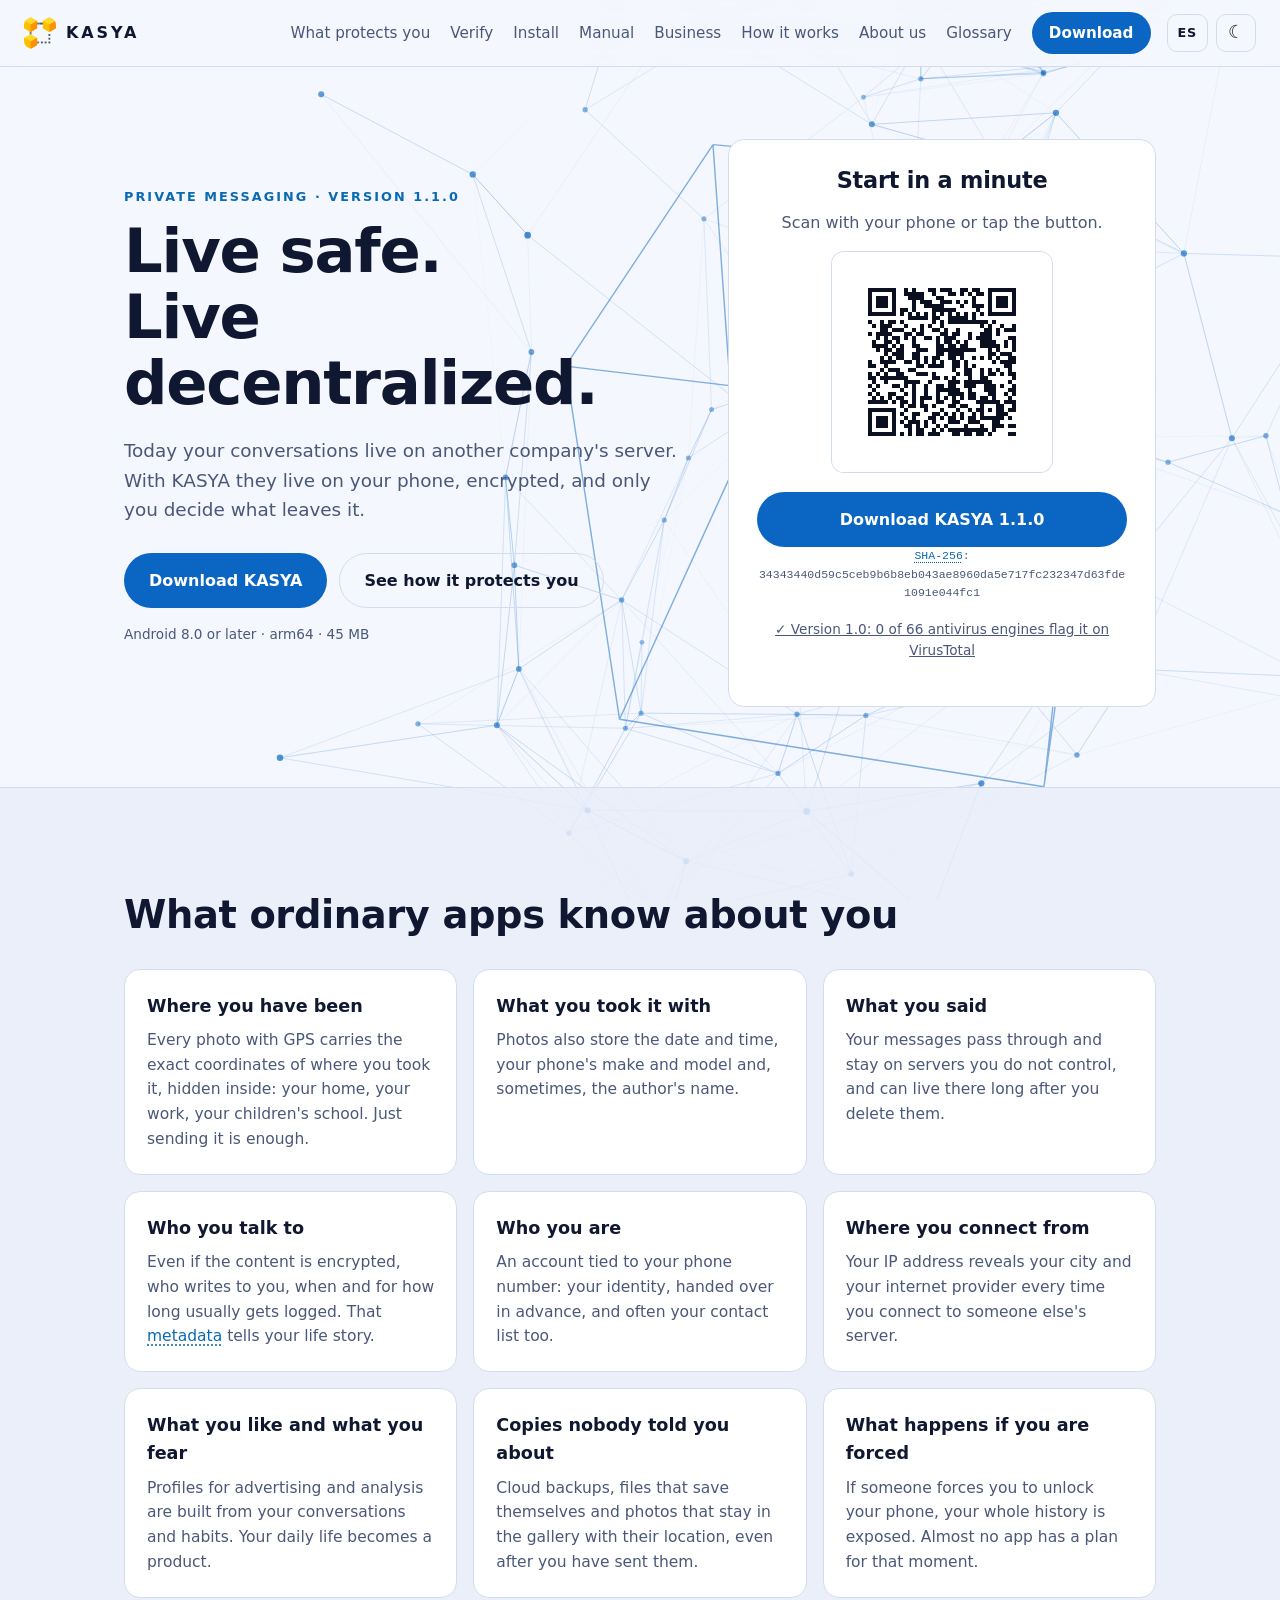
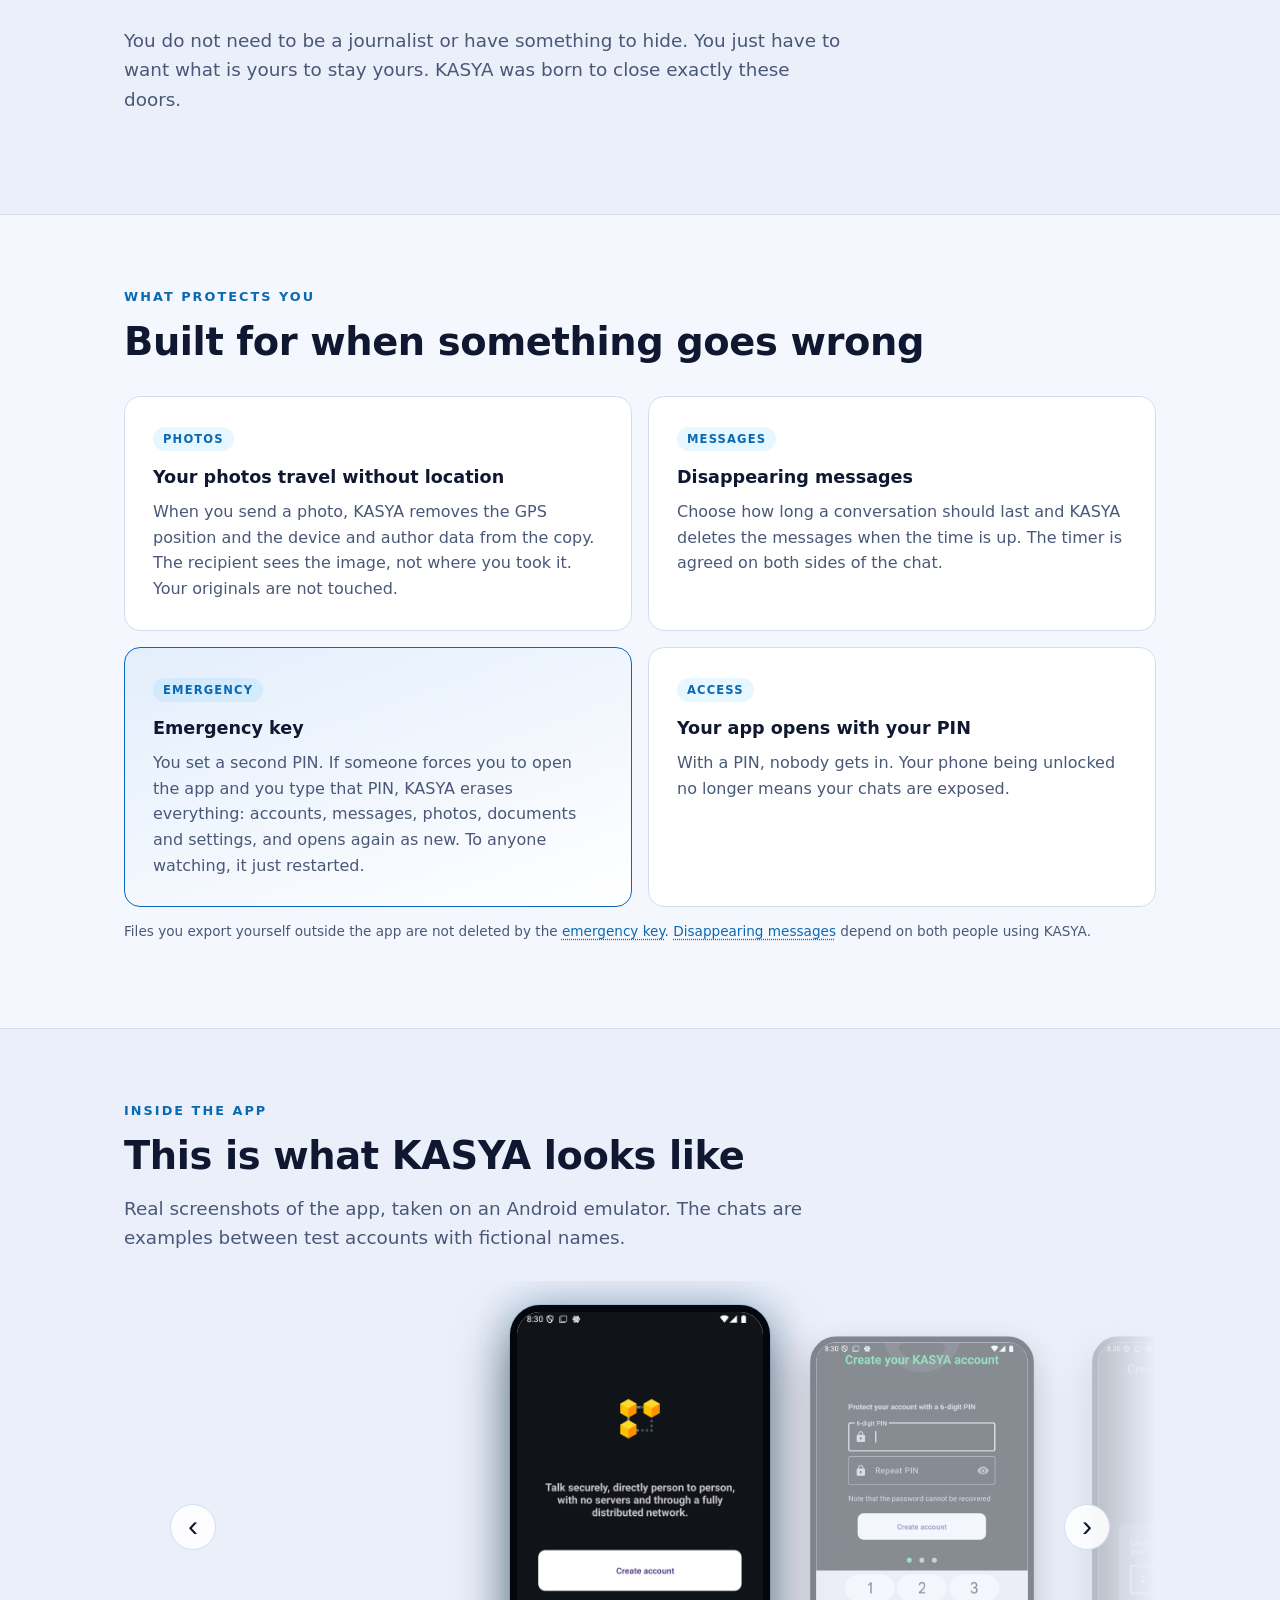
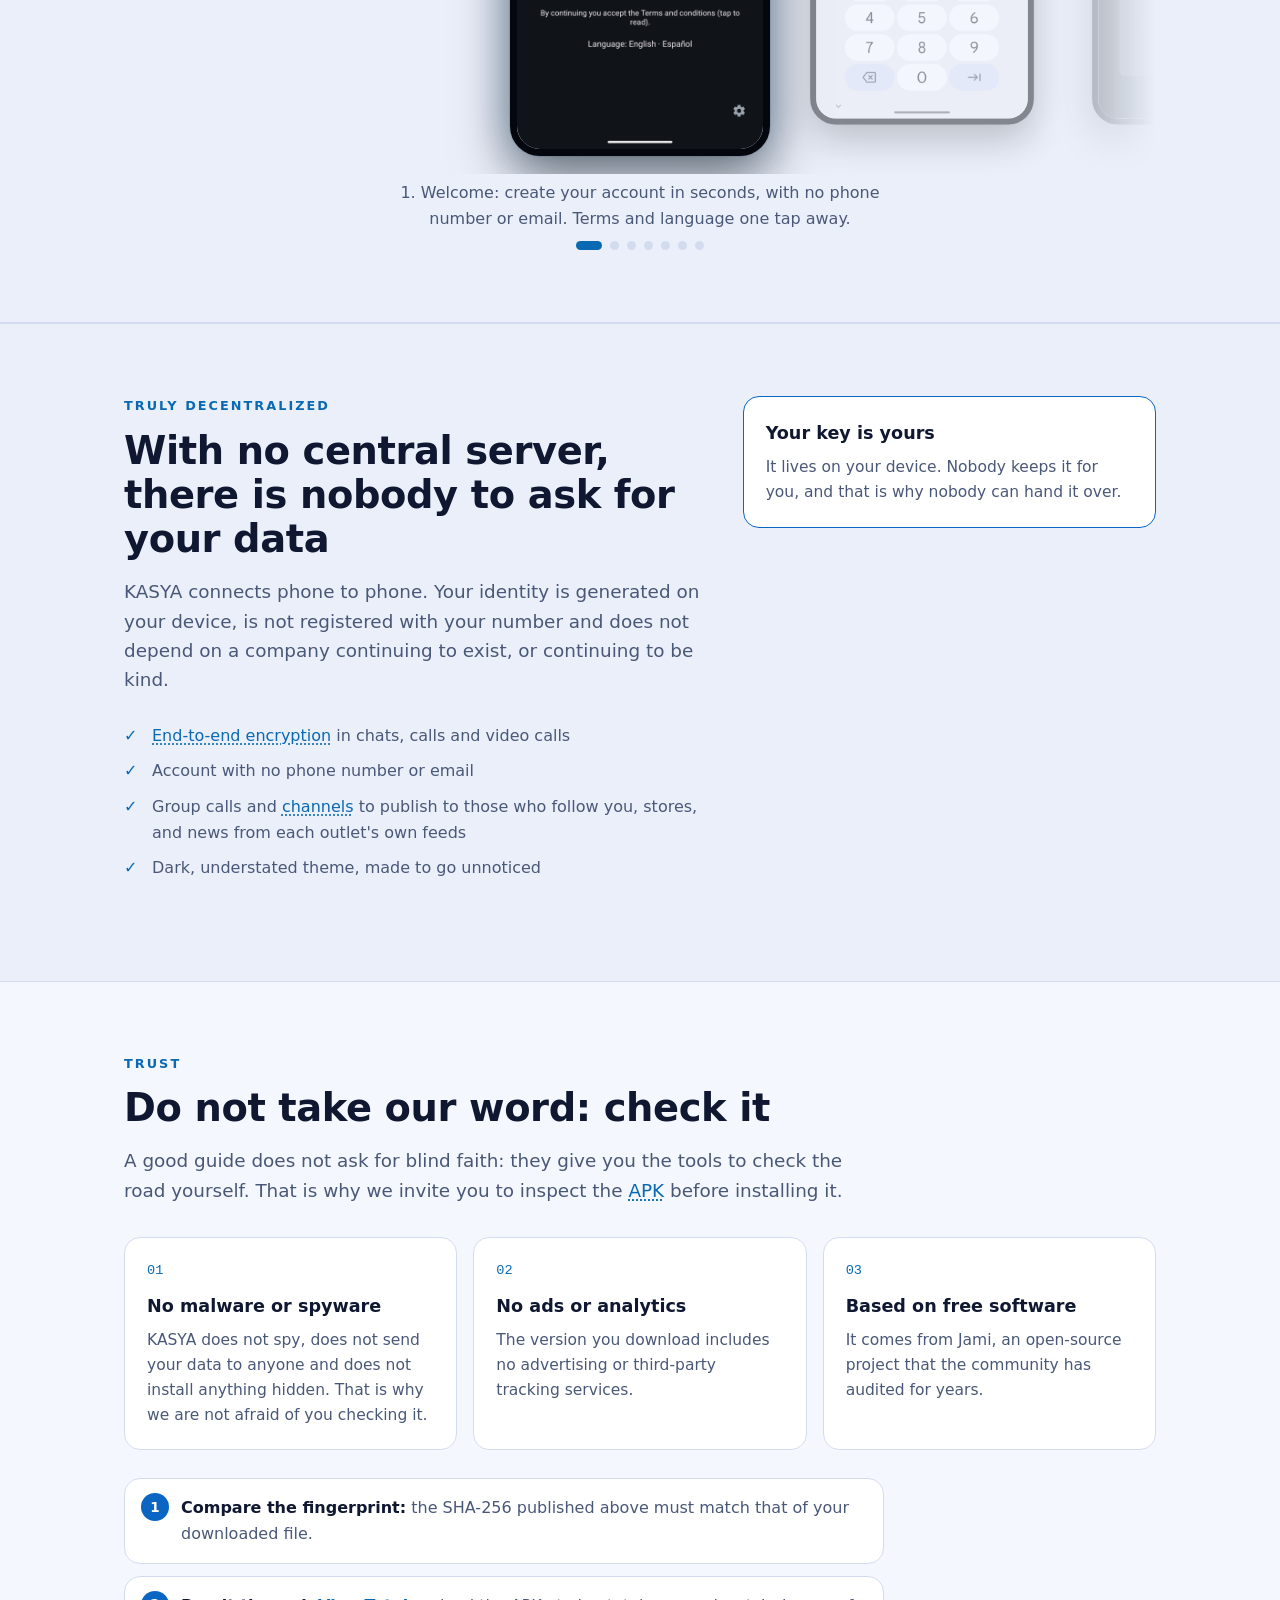
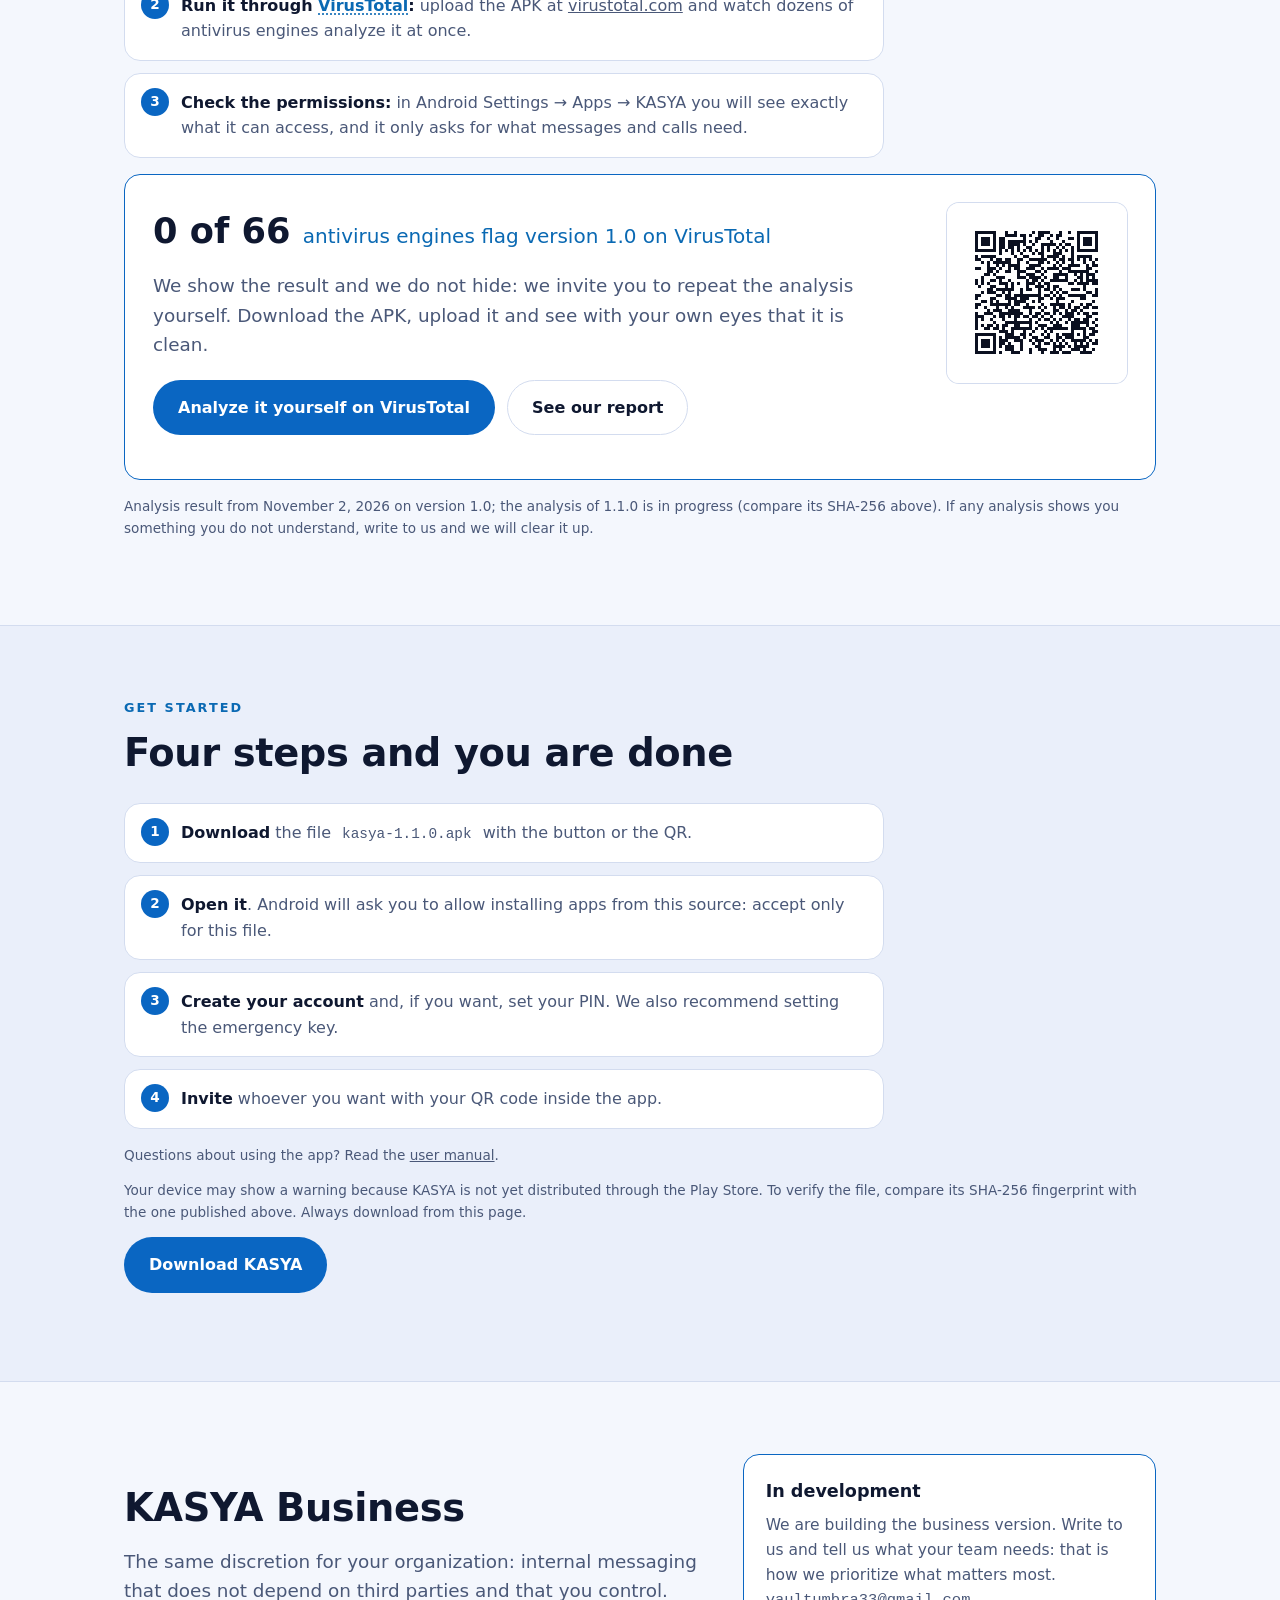
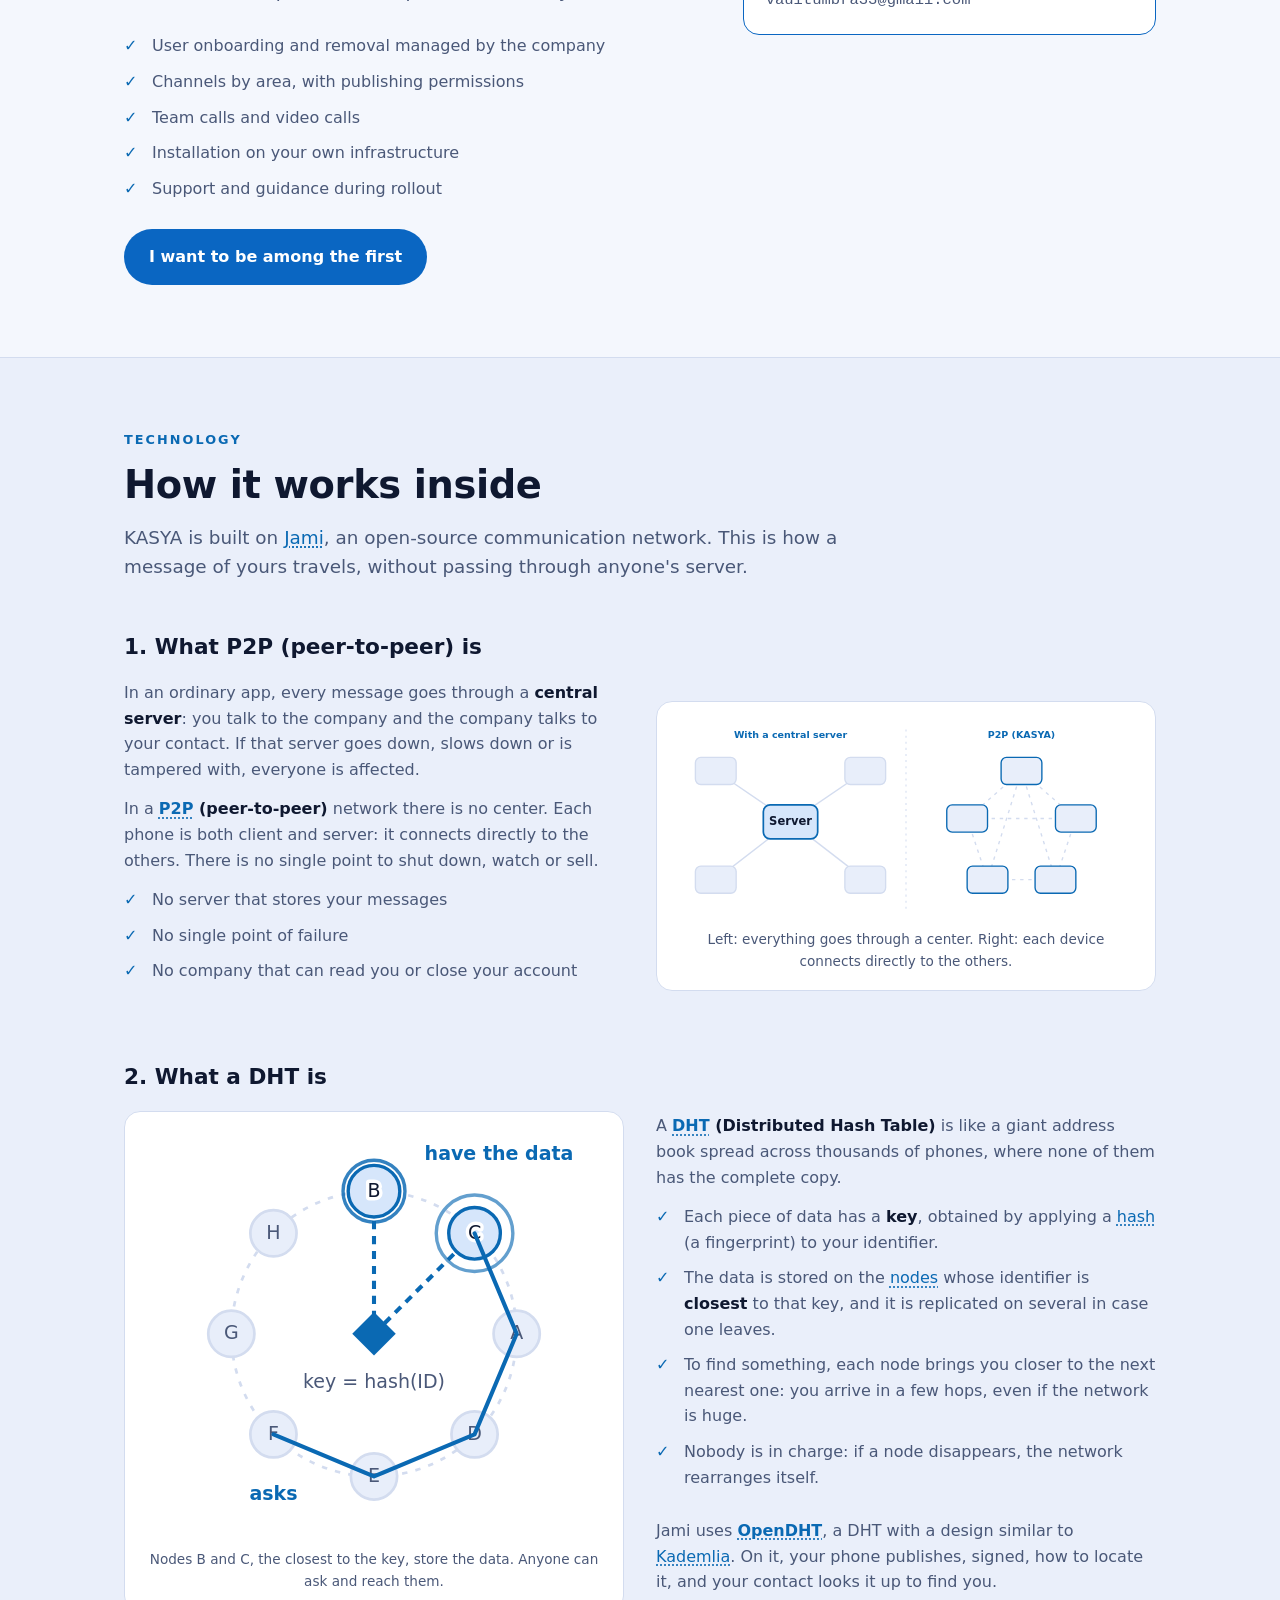
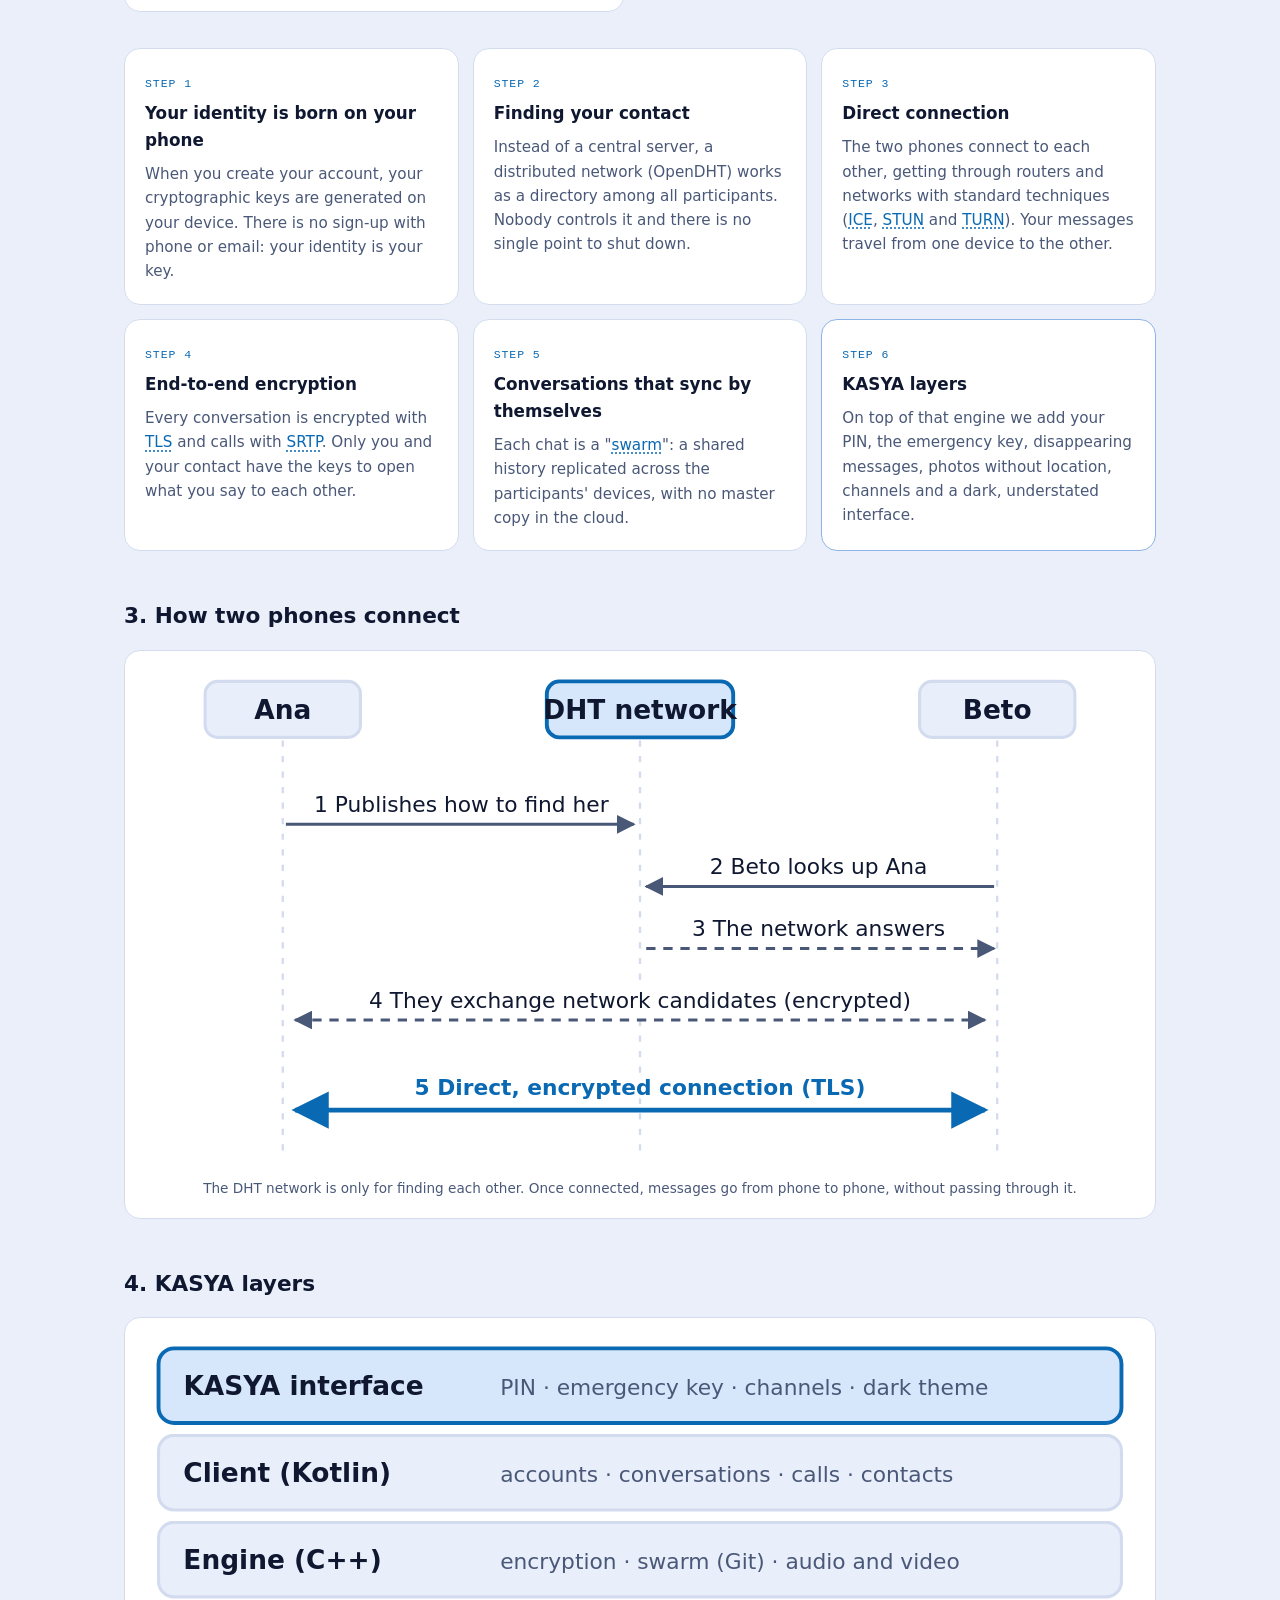
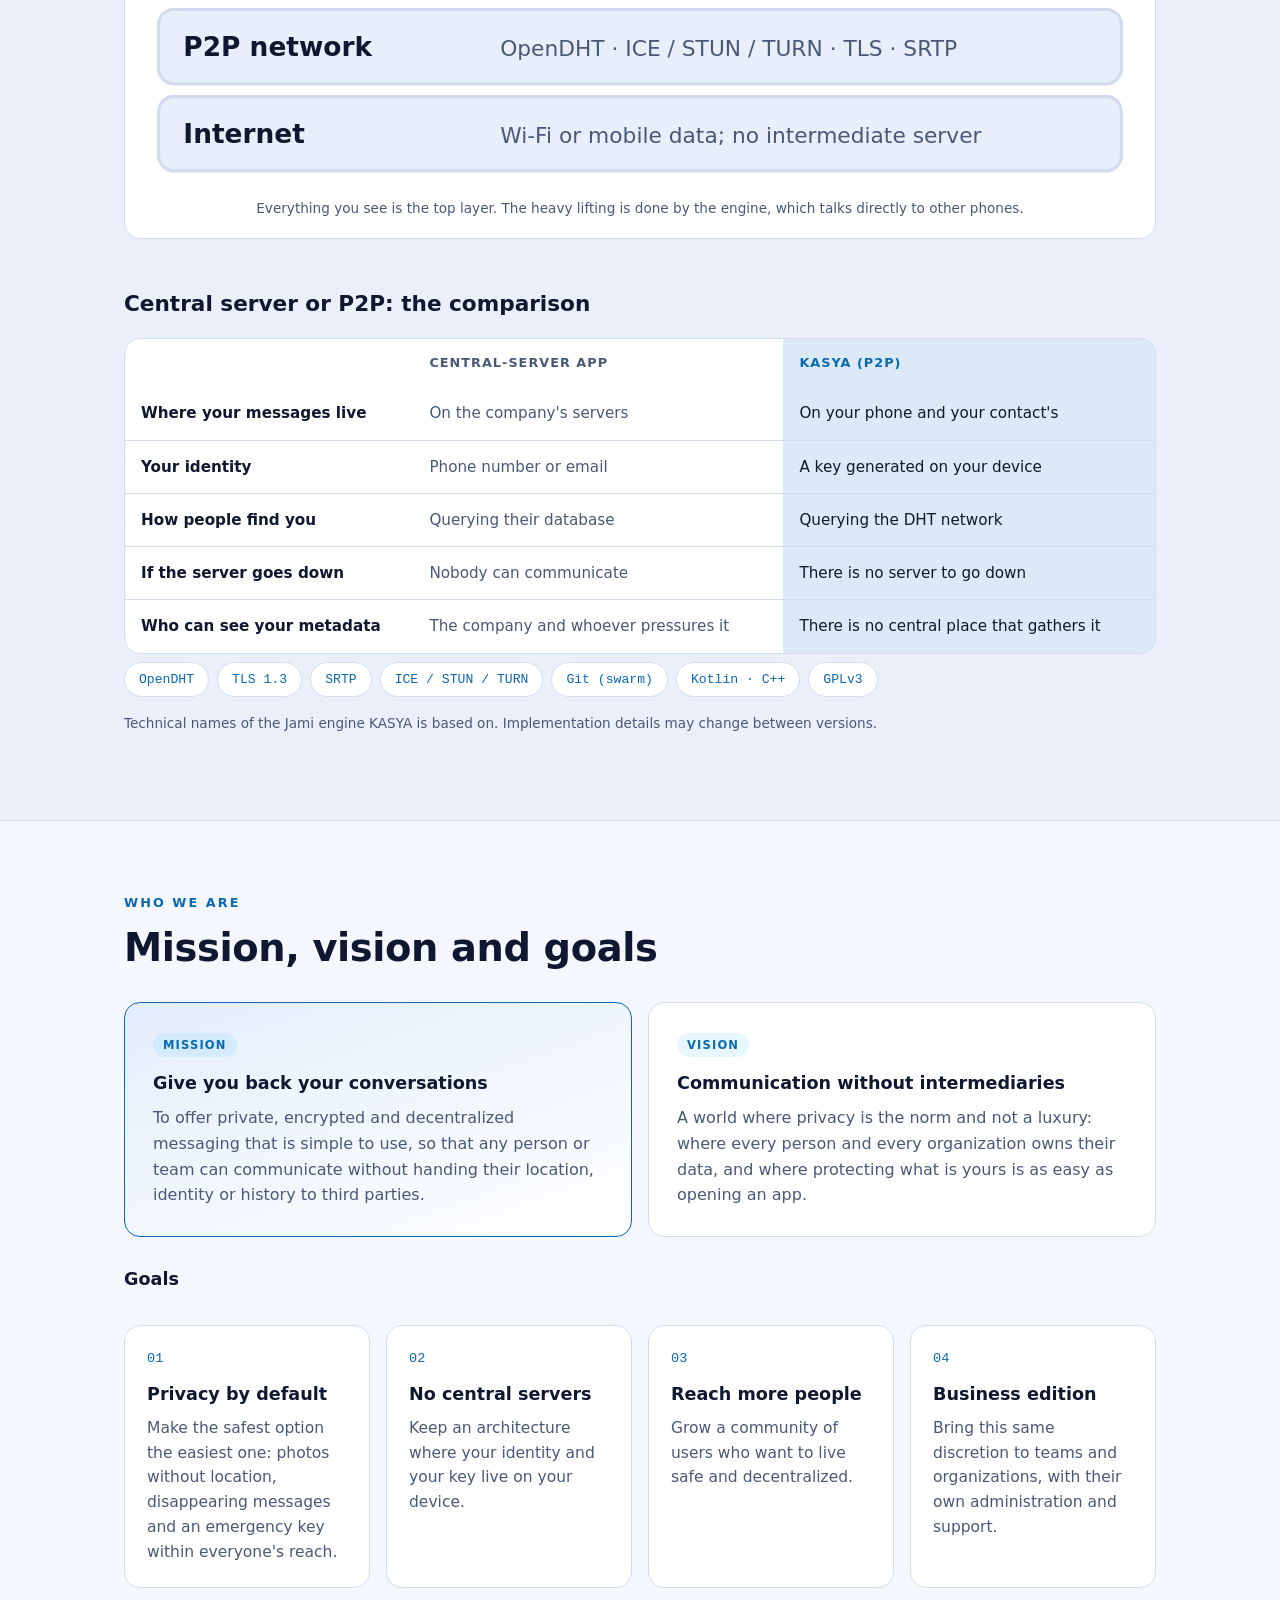
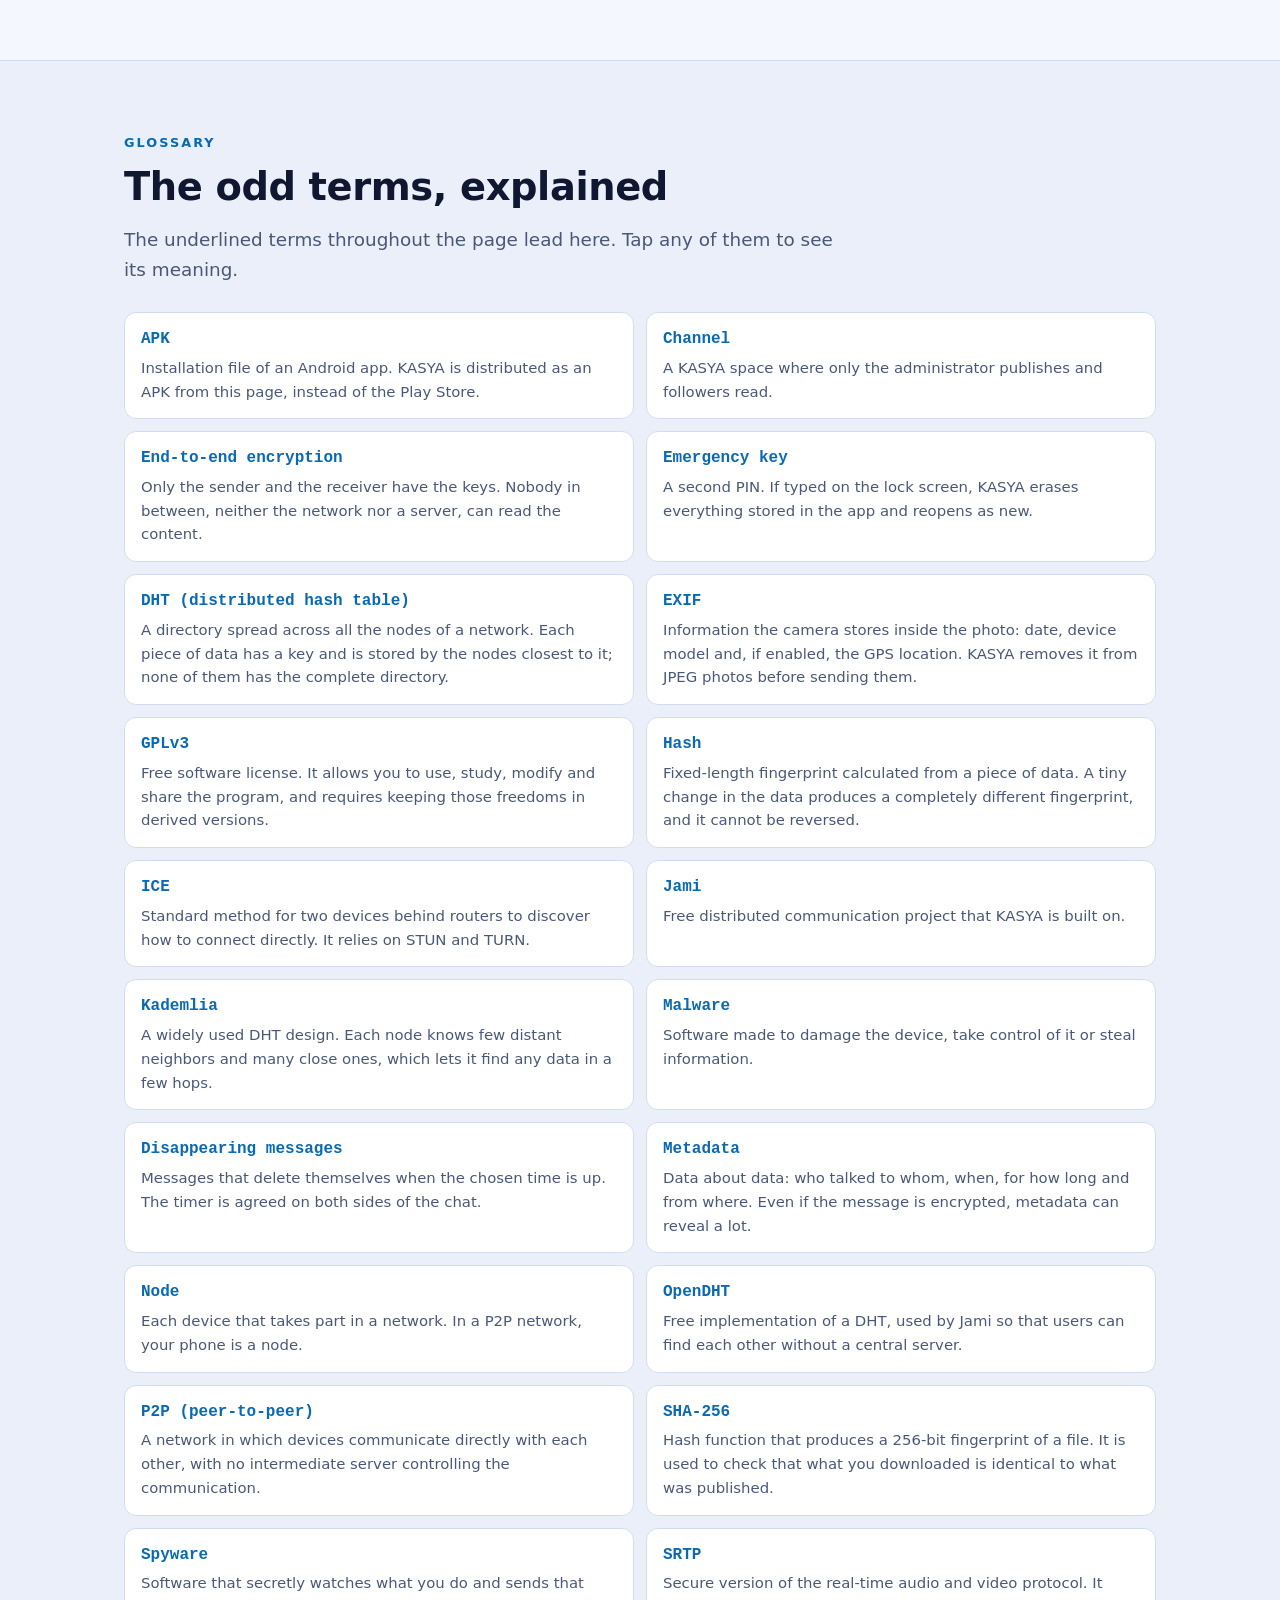
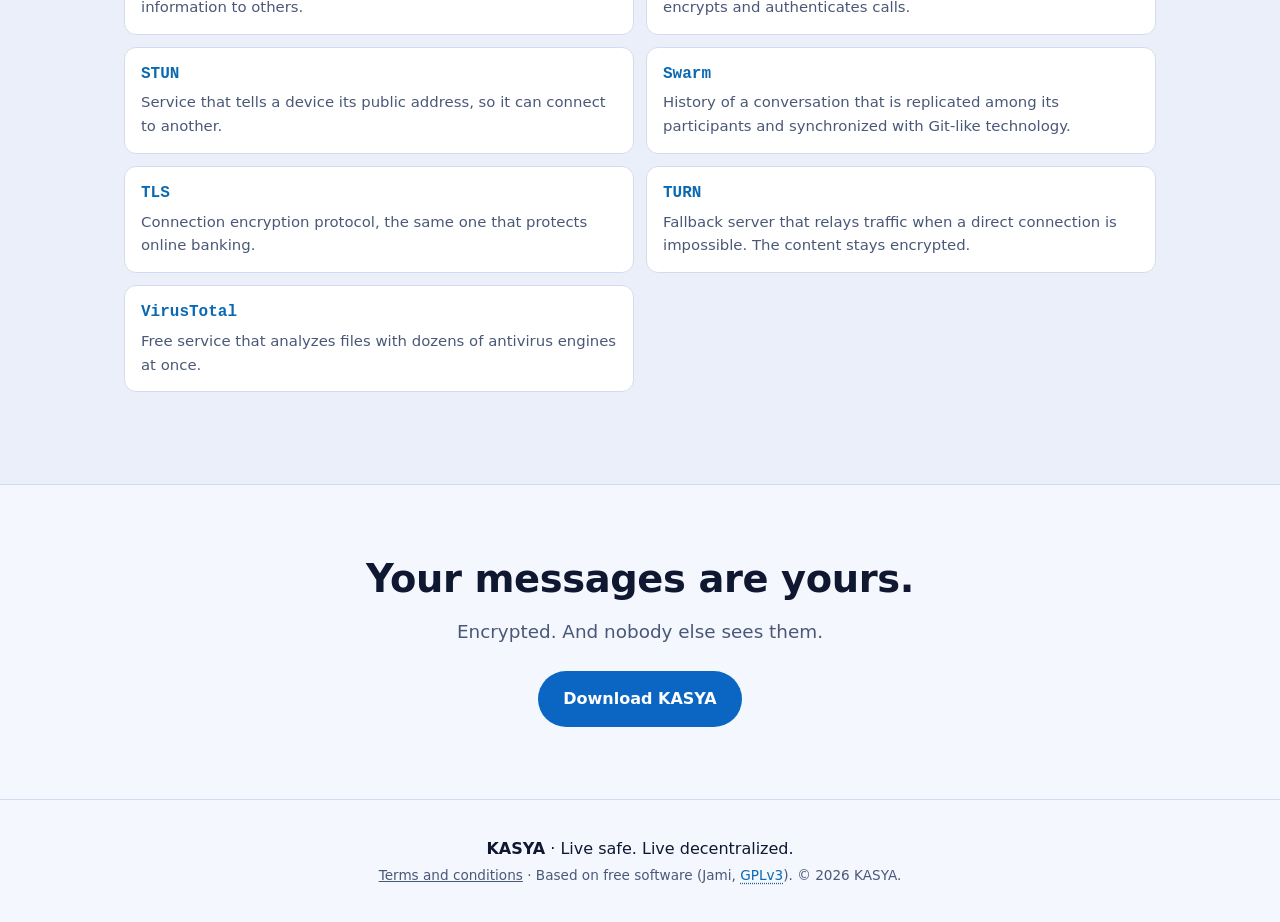
==== en/index.html @ 49dcb664 "Sitio 1.1.0: noticias, terminos, espanol/ingles Co-Authored-By: Claude Sonnet 5.5 <noreply@anthropic" ====
<!doctype html>
<html lang="en" data-base="../">
<head>
<meta charset="utf-8">
<meta name="viewport" content="width=device-width, initial-scale=1">
<title>KASYA — Live safe. Live decentralized.</title>
<meta name="description" content="KASYA is private messaging with no central servers: photos without location, disappearing messages and an emergency key that erases everything. Download the APK.">
<meta name="theme-color" content="#0b1020">
<meta property="og:title" content="KASYA — Live safe. Live decentralized.">
<meta property="og:description" content="Photos without location, disappearing messages and an emergency key. No central servers.">
<meta property="og:type" content="website">
<link rel="alternate" hreflang="es" href="../index.html">
<link rel="icon" href="../assets/icon.png">
<link rel="stylesheet" href="../assets/style.css?v=20261102m">
<script>document.documentElement.classList.add('js');try{localStorage.setItem('kasya-lang','en');var t=localStorage.getItem('kasya-theme');if(!t)t=matchMedia('(prefers-color-scheme: light)').matches?'light':'dark';document.documentElement.setAttribute('data-theme',t)}catch(e){document.documentElement.setAttribute('data-theme','dark')}</script>
</head>
<body>

<header class="nav">
  <a class="brand" href="#top"><img src="../assets/icon.png" alt="" width="32" height="32"><span>KASYA</span></a>
  <nav id="menu">
    <a href="#protege">What protects you</a>
    <a href="#verifica">Verify</a>
    <a href="#instalar">Install</a>
    <a href="manual.html">Manual</a>
    <a href="#empresas">Business</a>
    <a href="#tecnologia">How it works</a>
    <a href="#nosotros">About us</a>
    <a href="#glosario">Glossary</a>
    <a class="btn btn-small" href="#descargar">Download</a>
  </nav>
  <div class="nav-tools">
    <a class="lang-btn" href="../index.html" hreflang="es" lang="es" title="Español" aria-label="Ver en español">ES</a>
    <button class="theme-btn" id="theme-btn" type="button" aria-label="Switch between dark and light mode" title="Dark / light mode">☀</button>
    <button class="menu-btn" id="menu-btn" type="button" aria-label="Open menu" aria-expanded="false" aria-controls="menu">☰</button>
  </div>
</header>

<main id="top">

  <section class="hero">
    <div class="hero-copy">
      <p class="eyebrow">Private messaging · Version <span data-version>1.0</span></p>
      <h1>Live safe.<br>Live decentralized.</h1>
      <p class="lead">Today your conversations live on another company's server. With KASYA they live on your phone, encrypted,
        and only you decide what leaves it.</p>
      <div class="cta">
        <a class="btn" id="download-btn" href="#descargar">Download KASYA</a>
        <a class="btn btn-ghost" href="#protege">See how it protects you</a>
      </div>
      <p class="fine">Android 8.0 or later · arm64 · <span data-size>~ MB</span></p>
    </div>
    <div class="hero-card" id="descargar">
      <h2>Start in a minute</h2>
      <p>Scan with your phone or tap the button.</p>
      <div class="qr-wrap"><canvas id="qr" width="220" height="220" aria-label="Download QR code"></canvas><p id="qr-fallback" class="fine" hidden>QR not available: use the button.</p></div>
      <a class="btn btn-block" id="download-btn-2" href="#">Download KASYA <span data-version>1.0</span></a>
      <p class="fine mono" id="sha"><a class="term" href="#g-sha">SHA-256</a>: <span data-sha>pending</span></p>
      <p class="fine"><a href="https://www.virustotal.com/gui/file/87adae7544fa2b68c842c85ddf21469ecbb16cf142b6f059fce0ee2dab5877d4" target="_blank" rel="noopener">✓ Version 1.0: 0 of 66 antivirus engines flag it on VirusTotal</a></p>
    </div>
  </section>

  <section class="band">
    <div class="wrap">
      <p class="eyebrow">The problem</p>
      <h2>What ordinary apps know about you</h2>
      <div class="grid three">
        <article class="card"><h3>Where you have been</h3><p>Every photo with GPS carries the exact coordinates of where you took it, hidden inside: your home, your work, your children's school. Just sending it is enough.</p></article>
        <article class="card"><h3>What you took it with</h3><p>Photos also store the date and time, your phone's make and model and, sometimes, the author's name.</p></article>
        <article class="card"><h3>What you said</h3><p>Your messages pass through and stay on servers you do not control, and can live there long after you delete them.</p></article>
        <article class="card"><h3>Who you talk to</h3><p>Even if the content is encrypted, who writes to you, when and for how long usually gets logged. That <a class="term" href="#g-metadatos">metadata</a> tells your life story.</p></article>
        <article class="card"><h3>Who you are</h3><p>An account tied to your phone number: your identity, handed over in advance, and often your contact list too.</p></article>
        <article class="card"><h3>Where you connect from</h3><p>Your IP address reveals your city and your internet provider every time you connect to someone else's server.</p></article>
        <article class="card"><h3>What you like and what you fear</h3><p>Profiles for advertising and analysis are built from your conversations and habits. Your daily life becomes a product.</p></article>
        <article class="card"><h3>Copies nobody told you about</h3><p>Cloud backups, files that save themselves and photos that stay in the gallery with their location, even after you have sent them.</p></article>
        <article class="card"><h3>What happens if you are forced</h3><p>If someone forces you to unlock your phone, your whole history is exposed. Almost no app has a plan for that moment.</p></article>
      </div>
      <p class="lead narrow topgap">You do not need to be a journalist or have something to hide. You just have to want what is yours to stay yours. KASYA was born to close exactly these doors.</p>
    </div>
  </section>

  <section id="protege" class="wrap section">
    <p class="eyebrow">What protects you</p>
    <h2>Built for when something goes wrong</h2>
    <div class="grid two">
      <article class="card big">
        <span class="badge">Photos</span>
        <h3>Your photos travel without location</h3>
        <p>When you send a photo, KASYA removes the GPS position and the device and author data from the copy. The recipient sees the image, not where you took it. Your originals are not touched.</p>
      </article>
      <article class="card big">
        <span class="badge">Messages</span>
        <h3>Disappearing messages</h3>
        <p>Choose how long a conversation should last and KASYA deletes the messages when the time is up. The timer is agreed on both sides of the chat.</p>
      </article>
      <article class="card big accent">
        <span class="badge">Emergency</span>
        <h3>Emergency key</h3>
        <p>You set a second PIN. If someone forces you to open the app and you type that PIN, KASYA erases everything: accounts, messages, photos, documents and settings, and opens again as new. To anyone watching, it just restarted.</p>
      </article>
      <article class="card big">
        <span class="badge">Access</span>
        <h3>Your app opens with your PIN</h3>
        <p>With a PIN, nobody gets in. Your phone being unlocked no longer means your chats are exposed.</p>
      </article>
    </div>
    <p class="fine">Files you export yourself outside the app are not deleted by the <a class="term" href="#g-clave-emergencia">emergency key</a>. <a class="term" href="#g-mensajes-temporales">Disappearing messages</a> depend on both people using KASYA.</p>
  </section>

  <section id="capturas" class="band" hidden>
    <div class="wrap">
      <p class="eyebrow">Inside the app</p>
      <h2>This is what KASYA looks like</h2>
      <p class="lead narrow">Real screenshots of the app, taken on an Android emulator. The chats are examples between test accounts with fictional names.</p>
      <div class="carousel">
        <button class="shots-nav" id="shots-prev" type="button" aria-label="Previous screenshot">&#8249;</button>
        <div class="shots" id="shots" role="region" aria-label="App screenshots"></div>
        <button class="shots-nav" id="shots-next" type="button" aria-label="Next screenshot">&#8250;</button>
      </div>
      <p class="shots-cap" id="shots-cap" aria-live="polite"></p>
      <div class="shots-dots" id="shots-dots"></div>
    </div>
  </section>

  <section id="descentralizado" class="band">
    <div class="wrap enterprise">
      <div>
        <p class="eyebrow">Truly decentralized</p>
        <h2>With no central server, there is nobody to ask for your data</h2>
        <p class="lead">KASYA connects phone to phone. Your identity is generated on your device, is not registered with your number and does not depend on a company continuing to exist, or continuing to be kind.</p>
        <ul class="ticks">
          <li><a class="term" href="#g-cifrado-e2e">End-to-end encryption</a> in chats, calls and video calls</li>
          <li>Account with no phone number or email</li>
          <li>Group calls and <a class="term" href="#g-canal">channels</a> to publish to those who follow you, stores, and news from each outlet's own feeds</li>
          <li>Dark, understated theme, made to go unnoticed</li>
        </ul>
      </div>
      <div class="card ent-card">
        <h3>Your key is yours</h3>
        <p>It lives on your device. Nobody keeps it for you, and that is why nobody can hand it over.</p>
      </div>
    </div>
  </section>

  <section id="verifica" class="wrap section">
    <p class="eyebrow">Trust</p>
    <h2>Do not take our word: check it</h2>
    <p class="lead narrow">A good guide does not ask for blind faith: they give you the tools to check the road yourself.
      That is why we invite you to inspect the <a class="term" href="#g-apk">APK</a> before installing it.</p>
    <div class="grid three">
      <article class="card"><span class="num">01</span><h3>No malware or spyware</h3><p>KASYA does not spy, does not send your data to anyone and does not install anything hidden. That is why we are not afraid of you checking it.</p></article>
      <article class="card"><span class="num">02</span><h3>No ads or analytics</h3><p>The version you download includes no advertising or third-party tracking services.</p></article>
      <article class="card"><span class="num">03</span><h3>Based on free software</h3><p>It comes from Jami, an open-source project that the community has audited for years.</p></article>
    </div>
    <ol class="steps">
      <li><strong>Compare the fingerprint:</strong> the SHA-256 published above must match that of your downloaded file.</li>
      <li><strong>Run it through <a class="term" href="#g-virustotal">VirusTotal</a>:</strong> upload the APK at <a href="https://www.virustotal.com/gui/home/upload" target="_blank" rel="noopener">virustotal.com</a> and watch dozens of antivirus engines analyze it at once.</li>
      <li><strong>Check the permissions:</strong> in Android Settings → Apps → KASYA you will see exactly what it can access, and it only asks for what messages and calls need.</li>
    </ol>
    <div class="vt">
      <canvas id="qr-vt" class="vt-qr" width="180" height="180" data-url="https://www.virustotal.com/gui/file/87adae7544fa2b68c842c85ddf21469ecbb16cf142b6f059fce0ee2dab5877d4" aria-label="VirusTotal report QR code"></canvas>
      <p class="vt-score"><strong>0 of 66</strong> antivirus engines flag version 1.0 on VirusTotal</p>
      <p class="lead narrow">We show the result and we do not hide: we invite you to repeat the analysis yourself. Download the APK, upload it and see with your own eyes that it is clean.</p>
      <div class="cta">
        <a class="btn" href="https://www.virustotal.com/gui/home/upload" target="_blank" rel="noopener">Analyze it yourself on VirusTotal</a>
        <a class="btn btn-ghost" href="https://www.virustotal.com/gui/file/87adae7544fa2b68c842c85ddf21469ecbb16cf142b6f059fce0ee2dab5877d4" target="_blank" rel="noopener">See our report</a>
      </div>
    </div>
    <p class="fine">Analysis result from November 2, 2026 on version 1.0; the analysis of 1.1.0 is in progress (compare its SHA-256 above). If any analysis shows you something you do not understand, write to us and we will clear it up.</p>
  </section>

  <section id="instalar" class="band"><div class="wrap">
    <p class="eyebrow">Get started</p>
    <h2>Four steps and you are done</h2>
    <ol class="steps">
      <li><strong>Download</strong> the file <code>kasya-<span data-version>1.0</span>.apk</code> with the button or the QR.</li>
      <li><strong>Open it</strong>. Android will ask you to allow installing apps from this source: accept only for this file.</li>
      <li><strong>Create your account</strong> and, if you want, set your PIN. We also recommend setting the emergency key.</li>
      <li><strong>Invite</strong> whoever you want with your QR code inside the app.</li>
    </ol>
    <p class="fine">Questions about using the app? Read the <a href="manual.html">user manual</a>.</p>
    <p class="fine">Your device may show a warning because KASYA is not yet distributed through the Play Store. To verify the file, compare its SHA-256 fingerprint with the one published above. Always download from this page.</p>
    <div class="cta"><a class="btn" href="#descargar">Download KASYA</a></div>
  </div></section>

  <section id="empresas" class="wrap section">
    <div class="enterprise">
      <div>
        <p class="eyebrow">For teams</p>
        <h2>KASYA Business</h2>
        <p class="lead narrow">The same discretion for your organization: internal messaging that does not depend on third parties
          and that you control.</p>
        <ul class="ticks">
          <li>User onboarding and removal managed by the company</li>
          <li>Channels by area, with publishing permissions</li>
          <li>Team calls and video calls</li>
          <li>Installation on your own infrastructure</li>
          <li>Support and guidance during rollout</li>
        </ul>
        <a class="btn" href="mailto:vaultumbra33@gmail.com?subject=KASYA%20Business">I want to be among the first</a>
      </div>
      <div class="card ent-card">
        <h3>In development</h3>
        <p>We are building the business version. Write to us and tell us what your team needs: that is how we prioritize what matters most.</p>
        <p class="mono fine">vaultumbra33@gmail.com</p>
      </div>
    </div>
  </section>

  <section id="tecnologia" class="band"><div class="wrap">
    <p class="eyebrow">Technology</p>
    <h2>How it works inside</h2>
    <p class="lead narrow">KASYA is built on <a class="term" href="#g-jami">Jami</a>, an open-source communication network. This is how a message of yours travels, without passing through anyone's server.</p>

    <h3 class="sub">1. What P2P (peer-to-peer) is</h3>
    <div class="twocol">
      <div>
        <p>In an ordinary app, every message goes through a <strong>central server</strong>: you talk to the company and the company talks to your contact. If that server goes down, slows down or is tampered with, everyone is affected.</p>
        <p>In a <strong><a class="term" href="#g-p2p">P2P</a> (peer-to-peer)</strong> network there is no center. Each phone is both client and server: it connects directly to the others. There is no single point to shut down, watch or sell.</p>
        <ul class="ticks">
          <li>No server that stores your messages</li>
          <li>No single point of failure</li>
          <li>No company that can read you or close your account</li>
        </ul>
      </div>
      <figure class="diagram">
        <svg viewBox="0 0 680 290" role="img" aria-labelledby="t1 d1">
          <title id="t1">Central-server network versus P2P network</title>
          <desc id="d1">On the left, four phones connected to a central server. On the right, five phones connected directly to each other.</desc>
          <text class="d-a" x="170" y="26" text-anchor="middle">With a central server</text>
          <text class="d-a" x="510" y="26" text-anchor="middle">P2P (KASYA)</text>
          <line class="d-sep" x1="340" y1="14" x2="340" y2="280"/>
          <g class="d-line">
            <line x1="60" y1="75" x2="170" y2="150"/><line x1="280" y1="75" x2="170" y2="150"/>
            <line x1="60" y1="235" x2="170" y2="150"/><line x1="280" y1="235" x2="170" y2="150"/>
          </g>
          <rect class="d-hot" x="130" y="125" width="80" height="50" rx="10"/>
          <text class="d-t" x="170" y="155" text-anchor="middle">Server</text>
          <g class="d-node-g">
            <rect class="d-node" x="30" y="55" width="60" height="40" rx="8"/><rect class="d-node" x="250" y="55" width="60" height="40" rx="8"/>
            <rect class="d-node" x="30" y="215" width="60" height="40" rx="8"/><rect class="d-node" x="250" y="215" width="60" height="40" rx="8"/>
          </g>
          <g class="d-line d-flow">
            <line x1="510" y1="75" x2="430" y2="145"/><line x1="510" y1="75" x2="590" y2="145"/>
            <line x1="430" y1="145" x2="590" y2="145"/><line x1="430" y1="145" x2="460" y2="235"/>
            <line x1="590" y1="145" x2="560" y2="235"/><line x1="460" y1="235" x2="560" y2="235"/>
            <line x1="510" y1="75" x2="460" y2="235"/><line x1="510" y1="75" x2="560" y2="235"/>
          </g>
          <g class="d-node-g">
            <rect class="d-node d-ok" x="480" y="55" width="60" height="40" rx="8"/><rect class="d-node d-ok" x="400" y="125" width="60" height="40" rx="8"/>
            <rect class="d-node d-ok" x="560" y="125" width="60" height="40" rx="8"/><rect class="d-node d-ok" x="430" y="215" width="60" height="40" rx="8"/>
            <rect class="d-node d-ok" x="530" y="215" width="60" height="40" rx="8"/>
          </g>
        </svg>
        <figcaption>Left: everything goes through a center. Right: each device connects directly to the others.</figcaption>
      </figure>
    </div>

    <h3 class="sub">2. What a DHT is</h3>
    <div class="twocol">
      <figure class="diagram">
        <svg viewBox="0 0 340 300" role="img" aria-labelledby="t2 d2">
          <title id="t2">Ring of nodes of a distributed hash table</title>
          <desc id="d2">Eight nodes in a ring. A key in the center points to the two closest nodes, which are the ones that store the data.</desc>
          <circle class="d-line" cx="170" cy="150" r="105" stroke-dasharray="4 6"/>
          <line class="d-acc" x1="170" y1="150" x2="170" y2="45" stroke-dasharray="6 5"/>
          <line class="d-acc" x1="170" y1="150" x2="244" y2="76" stroke-dasharray="6 5"/>
          <g>
            <circle class="d-node" cx="275" cy="150" r="17"/><circle class="d-node" cx="244" cy="224" r="17"/>
            <circle class="d-node" cx="170" cy="255" r="17"/><circle class="d-node" cx="96" cy="224" r="17"/>
            <circle class="d-node" cx="65" cy="150" r="17"/><circle class="d-node" cx="96" cy="76" r="17"/>
            <circle class="d-hot" cx="170" cy="45" r="19"/><circle class="d-hot" cx="244" cy="76" r="19"/>
          </g>
          <polygon class="d-key" points="170,134 186,150 170,166 154,150"/>
          <text class="d-m" x="170" y="190" text-anchor="middle">key = hash(ID)</text>
          <text class="d-s" x="170" y="49" text-anchor="middle">B</text>
          <text class="d-s" x="244" y="80" text-anchor="middle">C</text>
          <text class="d-m" x="275" y="154" text-anchor="middle">A</text><text class="d-m" x="244" y="228" text-anchor="middle">D</text>
          <text class="d-m" x="170" y="259" text-anchor="middle">E</text><text class="d-m" x="96" y="228" text-anchor="middle">F</text>
          <text class="d-m" x="65" y="154" text-anchor="middle">G</text><text class="d-m" x="96" y="80" text-anchor="middle">H</text>
          <g class="dht-anim" aria-hidden="true">
            <path class="d-trail" d="M96 224 L170 255 L244 224 L275 150 L244 76" pathLength="100" stroke-dasharray="100" stroke-dashoffset="100">
              <animate attributeName="stroke-dashoffset" dur="8s" repeatCount="indefinite" calcMode="linear" keyTimes="0;0.5;0.9;1" values="100;0;0;100"/>
              <animate attributeName="opacity" dur="8s" repeatCount="indefinite" keyTimes="0;0.85;1" values="1;1;0"/>
            </path>
            <circle class="d-pkt" r="6" cx="0" cy="0">
              <animateMotion dur="8s" repeatCount="indefinite" calcMode="linear" keyTimes="0;0.5;1" keyPoints="0;1;1" path="M96 224 L170 255 L244 224 L275 150 L244 76"/>
              <animate attributeName="opacity" dur="8s" repeatCount="indefinite" keyTimes="0;0.02;0.5;0.56;1" values="0;1;1;0;0"/>
            </circle>
            <circle class="d-ring" cx="244" cy="76" r="19" fill="none"><animate attributeName="r" dur="8s" repeatCount="indefinite" keyTimes="0;0.5;0.8;1" values="19;19;46;46"/><animate attributeName="opacity" dur="8s" repeatCount="indefinite" keyTimes="0;0.5;0.52;0.8;1" values="0;0;.9;0;0"/></circle>
            <circle class="d-ring" cx="170" cy="45" r="19" fill="none"><animate attributeName="r" dur="8s" repeatCount="indefinite" keyTimes="0;0.56;0.86;1" values="19;19;46;46"/><animate attributeName="opacity" dur="8s" repeatCount="indefinite" keyTimes="0;0.56;0.58;0.86;1" values="0;0;.9;0;0"/></circle>
            <text class="d-a" x="96" y="272" text-anchor="middle">asks<animate attributeName="opacity" dur="8s" repeatCount="indefinite" keyTimes="0;0.02;0.45;0.5;1" values="0;1;1;0;0"/></text>
            <text class="d-a" x="262" y="22" text-anchor="middle">have the data<animate attributeName="opacity" dur="8s" repeatCount="indefinite" keyTimes="0;0.5;0.56;0.85;0.92;1" values="0;0;1;1;0;0"/></text>
          </g>
        </svg>
        <figcaption>Nodes B and C, the closest to the key, store the data. Anyone can ask and reach them.</figcaption>
      </figure>
      <div>
        <p>A <strong><a class="term" href="#g-dht">DHT</a> (Distributed Hash Table)</strong> is like a giant address book spread across thousands of phones, where none of them has the complete copy.</p>
        <ul class="ticks">
          <li>Each piece of data has a <strong>key</strong>, obtained by applying a <a class="term" href="#g-hash">hash</a> (a fingerprint) to your identifier.</li>
          <li>The data is stored on the <a class="term" href="#g-nodo">nodes</a> whose identifier is <strong>closest</strong> to that key, and it is replicated on several in case one leaves.</li>
          <li>To find something, each node brings you closer to the next nearest one: you arrive in a few hops, even if the network is huge.</li>
          <li>Nobody is in charge: if a node disappears, the network rearranges itself.</li>
        </ul>
        <p>Jami uses <strong><a class="term" href="#g-opendht">OpenDHT</a></strong>, a DHT with a design similar to <a class="term" href="#g-kademlia">Kademlia</a>. On it, your phone publishes, signed, how to locate it, and your contact looks it up to find you.</p>
      </div>
    </div>
    <ol class="journey tech">
      <li><span class="stage">Step 1</span><h3>Your identity is born on your phone</h3>
        <p>When you create your account, your cryptographic keys are generated on your device. There is no sign-up with phone or email: your identity is your key.</p></li>
      <li><span class="stage">Step 2</span><h3>Finding your contact</h3>
        <p>Instead of a central server, a distributed network (OpenDHT) works as a directory among all participants. Nobody controls it and there is no single point to shut down.</p></li>
      <li><span class="stage">Step 3</span><h3>Direct connection</h3>
        <p>The two phones connect to each other, getting through routers and networks with standard techniques (<a class="term" href="#g-ice">ICE</a>, <a class="term" href="#g-stun">STUN</a> and <a class="term" href="#g-turn">TURN</a>). Your messages travel from one device to the other.</p></li>
      <li><span class="stage">Step 4</span><h3>End-to-end encryption</h3>
        <p>Every conversation is encrypted with <a class="term" href="#g-tls">TLS</a> and calls with <a class="term" href="#g-srtp">SRTP</a>. Only you and your contact have the keys to open what you say to each other.</p></li>
      <li><span class="stage">Step 5</span><h3>Conversations that sync by themselves</h3>
        <p>Each chat is a "<a class="term" href="#g-swarm">swarm</a>": a shared history replicated across the participants' devices, with no master copy in the cloud.</p></li>
      <li><span class="stage">Step 6</span><h3>KASYA layers</h3>
        <p>On top of that engine we add your PIN, the emergency key, disappearing messages, photos without location, channels and a dark, understated interface.</p></li>
    </ol>
    <h3 class="sub">3. How two phones connect</h3>
    <figure class="diagram">
      <svg viewBox="0 0 640 320" role="img" aria-labelledby="t3 d3">
        <title id="t3">Connection sequence between two phones</title>
        <desc id="d3">Ana publishes her location on the DHT network, Beto looks her up, they exchange network candidates and open a direct encrypted connection.</desc>
        <defs>
          <marker id="ar" viewBox="0 0 10 10" refX="9" refY="5" markerWidth="8" markerHeight="8" orient="auto-start-reverse"><path class="d-arrow" d="M0 0L10 5L0 10z"/></marker>
          <marker id="arb" viewBox="0 0 10 10" refX="9" refY="5" markerWidth="6" markerHeight="6" orient="auto-start-reverse"><path class="d-arrow-m" d="M0 0L10 5L0 10z"/></marker>
        </defs>
        <line class="d-life" x1="90" y1="46" x2="90" y2="312"/><line class="d-life" x1="320" y1="46" x2="320" y2="312"/><line class="d-life" x1="550" y1="46" x2="550" y2="312"/>
        <rect class="d-node" x="40" y="8" width="100" height="36" rx="8"/><text class="d-t" x="90" y="32" text-anchor="middle">Ana</text>
        <rect class="d-hot" x="260" y="8" width="120" height="36" rx="8"/><text class="d-t" x="320" y="32" text-anchor="middle">DHT network</text>
        <rect class="d-node" x="500" y="8" width="100" height="36" rx="8"/><text class="d-t" x="550" y="32" text-anchor="middle">Beto</text>
        <g class="seq" style="--i:0"><line class="d-seq" x1="92" y1="100" x2="316" y2="100" marker-end="url(#arb)"/>
        <text class="d-s" x="205" y="92" text-anchor="middle">1 Publishes how to find her</text></g>
        <g class="seq" style="--i:1"><line class="d-seq" x1="548" y1="140" x2="324" y2="140" marker-end="url(#arb)"/>
        <text class="d-s" x="435" y="132" text-anchor="middle">2 Beto looks up Ana</text></g>
        <g class="seq" style="--i:2"><line class="d-seq" x1="324" y1="180" x2="548" y2="180" stroke-dasharray="6 5" marker-end="url(#arb)"/>
        <text class="d-s" x="435" y="172" text-anchor="middle">3 The network answers</text></g>
        <g class="seq" style="--i:3"><line class="d-seq" x1="98" y1="226" x2="542" y2="226" stroke-dasharray="6 5" marker-start="url(#arb)" marker-end="url(#arb)"/>
        <text class="d-s" x="320" y="218" text-anchor="middle">4 They exchange network candidates (encrypted)</text></g>
        <g class="seq" style="--i:4"><line class="d-acc" x1="98" y1="284" x2="542" y2="284" marker-start="url(#ar)" marker-end="url(#ar)"/>
        <text class="d-a" x="320" y="274" text-anchor="middle">5 Direct, encrypted connection (TLS)</text></g>
      </svg>
      <figcaption>The DHT network is only for finding each other. Once connected, messages go from phone to phone, without passing through it.</figcaption>
    </figure>

    <h3 class="sub">4. KASYA layers</h3>
    <figure class="diagram">
      <svg viewBox="0 0 640 290" role="img" aria-labelledby="t4 d4">
        <title id="t4">Application layers</title>
        <desc id="d4">From top to bottom: KASYA interface, client, engine, P2P network and internet.</desc>
        <g class="lay" style="--i:0"><rect class="d-hot" x="10" y="8" width="620" height="48" rx="10"/>
        <text class="d-t" x="26" y="38">KASYA interface</text><text class="d-m" x="230" y="38">PIN · emergency key · channels · dark theme</text></g>
        <g class="lay" style="--i:1"><rect class="d-node" x="10" y="64" width="620" height="48" rx="10"/>
        <text class="d-t" x="26" y="94">Client (Kotlin)</text><text class="d-m" x="230" y="94">accounts · conversations · calls · contacts</text></g>
        <g class="lay" style="--i:2"><rect class="d-node" x="10" y="120" width="620" height="48" rx="10"/>
        <text class="d-t" x="26" y="150">Engine (C++)</text><text class="d-m" x="230" y="150">encryption · swarm (Git) · audio and video</text></g>
        <g class="lay" style="--i:3"><rect class="d-node" x="10" y="176" width="620" height="48" rx="10"/>
        <text class="d-t" x="26" y="206">P2P network</text><text class="d-m" x="230" y="206">OpenDHT · ICE / STUN / TURN · TLS · SRTP</text></g>
        <g class="lay" style="--i:4"><rect class="d-node d-dim" x="10" y="232" width="620" height="48" rx="10"/>
        <text class="d-t" x="26" y="262">Internet</text><text class="d-m" x="230" y="262">Wi-Fi or mobile data; no intermediate server</text></g>
      </svg>
      <figcaption>Everything you see is the top layer. The heavy lifting is done by the engine, which talks directly to other phones.</figcaption>
    </figure>

    <h3 class="sub">Central server or P2P: the comparison</h3>
    <div class="compare">
      <table>
        <thead><tr><th></th><th>Central-server app</th><th class="us">KASYA (P2P)</th></tr></thead>
        <tbody>
          <tr><th>Where your messages live</th><td>On the company's servers</td><td class="us">On your phone and your contact's</td></tr>
          <tr><th>Your identity</th><td>Phone number or email</td><td class="us">A key generated on your device</td></tr>
          <tr><th>How people find you</th><td>Querying their database</td><td class="us">Querying the DHT network</td></tr>
          <tr><th>If the server goes down</th><td>Nobody can communicate</td><td class="us">There is no server to go down</td></tr>
          <tr><th>Who can see your metadata</th><td>The company and whoever pressures it</td><td class="us">There is no central place that gathers it</td></tr>
        </tbody>
      </table>
    </div>

    <div class="chips">
      <span>OpenDHT</span><span>TLS 1.3</span><span>SRTP</span><span>ICE / STUN / TURN</span><span>Git (swarm)</span><span>Kotlin · C++</span><span>GPLv3</span>
    </div>
    <p class="fine">Technical names of the Jami engine KASYA is based on. Implementation details may change between versions.</p>
  </div></section>

  <section id="nosotros" class="wrap section">
    <p class="eyebrow">Who we are</p>
    <h2>Mission, vision and goals</h2>
    <div class="grid two">
      <article class="card big accent">
        <span class="badge">Mission</span>
        <h3>Give you back your conversations</h3>
        <p>To offer private, encrypted and decentralized messaging that is simple to use, so that any person or team can communicate without handing their location, identity or history to third parties.</p>
      </article>
      <article class="card big">
        <span class="badge">Vision</span>
        <h3>Communication without intermediaries</h3>
        <p>A world where privacy is the norm and not a luxury: where every person and every organization owns their data, and where protecting what is yours is as easy as opening an app.</p>
      </article>
    </div>
    <h3 class="topgap">Goals</h3>
    <div class="grid four">
      <article class="card"><span class="num">01</span><h3>Privacy by default</h3><p>Make the safest option the easiest one: photos without location, disappearing messages and an emergency key within everyone's reach.</p></article>
      <article class="card"><span class="num">02</span><h3>No central servers</h3><p>Keep an architecture where your identity and your key live on your device.</p></article>
      <article class="card"><span class="num">03</span><h3>Reach more people</h3><p>Grow a community of users who want to live safe and decentralized.</p></article>
      <article class="card"><span class="num">04</span><h3>Business edition</h3><p>Bring this same discretion to teams and organizations, with their own administration and support.</p></article>
    </div>
  </section>

  <section id="glosario" class="band">
    <div class="wrap">
      <p class="eyebrow">Glossary</p>
      <h2>The odd terms, explained</h2>
      <p class="lead narrow">The underlined terms throughout the page lead here. Tap any of them to see its meaning.</p>
      <dl class="gloss">
      <div id="g-apk"><dt>APK</dt><dd>Installation file of an Android app. KASYA is distributed as an APK from this page, instead of the Play Store.</dd></div>
      <div id="g-canal"><dt>Channel</dt><dd>A KASYA space where only the administrator publishes and followers read.</dd></div>
      <div id="g-cifrado-e2e"><dt>End-to-end encryption</dt><dd>Only the sender and the receiver have the keys. Nobody in between, neither the network nor a server, can read the content.</dd></div>
      <div id="g-clave-emergencia"><dt>Emergency key</dt><dd>A second PIN. If typed on the lock screen, KASYA erases everything stored in the app and reopens as new.</dd></div>
      <div id="g-dht"><dt>DHT (distributed hash table)</dt><dd>A directory spread across all the nodes of a network. Each piece of data has a key and is stored by the nodes closest to it; none of them has the complete directory.</dd></div>
      <div id="g-exif"><dt>EXIF</dt><dd>Information the camera stores inside the photo: date, device model and, if enabled, the GPS location. KASYA removes it from JPEG photos before sending them.</dd></div>
      <div id="g-gplv3"><dt>GPLv3</dt><dd>Free software license. It allows you to use, study, modify and share the program, and requires keeping those freedoms in derived versions.</dd></div>
      <div id="g-hash"><dt>Hash</dt><dd>Fixed-length fingerprint calculated from a piece of data. A tiny change in the data produces a completely different fingerprint, and it cannot be reversed.</dd></div>
      <div id="g-ice"><dt>ICE</dt><dd>Standard method for two devices behind routers to discover how to connect directly. It relies on STUN and TURN.</dd></div>
      <div id="g-jami"><dt>Jami</dt><dd>Free distributed communication project that KASYA is built on.</dd></div>
      <div id="g-kademlia"><dt>Kademlia</dt><dd>A widely used DHT design. Each node knows few distant neighbors and many close ones, which lets it find any data in a few hops.</dd></div>
      <div id="g-malware"><dt>Malware</dt><dd>Software made to damage the device, take control of it or steal information.</dd></div>
      <div id="g-mensajes-temporales"><dt>Disappearing messages</dt><dd>Messages that delete themselves when the chosen time is up. The timer is agreed on both sides of the chat.</dd></div>
      <div id="g-metadatos"><dt>Metadata</dt><dd>Data about data: who talked to whom, when, for how long and from where. Even if the message is encrypted, metadata can reveal a lot.</dd></div>
      <div id="g-nodo"><dt>Node</dt><dd>Each device that takes part in a network. In a P2P network, your phone is a node.</dd></div>
      <div id="g-opendht"><dt>OpenDHT</dt><dd>Free implementation of a DHT, used by Jami so that users can find each other without a central server.</dd></div>
      <div id="g-p2p"><dt>P2P (peer-to-peer)</dt><dd>A network in which devices communicate directly with each other, with no intermediate server controlling the communication.</dd></div>
      <div id="g-sha"><dt>SHA-256</dt><dd>Hash function that produces a 256-bit fingerprint of a file. It is used to check that what you downloaded is identical to what was published.</dd></div>
      <div id="g-spyware"><dt>Spyware</dt><dd>Software that secretly watches what you do and sends that information to others.</dd></div>
      <div id="g-srtp"><dt>SRTP</dt><dd>Secure version of the real-time audio and video protocol. It encrypts and authenticates calls.</dd></div>
      <div id="g-stun"><dt>STUN</dt><dd>Service that tells a device its public address, so it can connect to another.</dd></div>
      <div id="g-swarm"><dt>Swarm</dt><dd>History of a conversation that is replicated among its participants and synchronized with Git-like technology.</dd></div>
      <div id="g-tls"><dt>TLS</dt><dd>Connection encryption protocol, the same one that protects online banking.</dd></div>
      <div id="g-turn"><dt>TURN</dt><dd>Fallback server that relays traffic when a direct connection is impossible. The content stays encrypted.</dd></div>
      <div id="g-virustotal"><dt>VirusTotal</dt><dd>Free service that analyzes files with dozens of antivirus engines at once.</dd></div>
      </dl>
    </div>
  </section>

  <section class="wrap section final">
    <h2>Your messages are yours.</h2>
    <p class="lead">Encrypted. And nobody else sees them.</p>
    <a class="btn" href="#descargar">Download KASYA</a>
  </section>

</main>

<footer class="footer">
  <p><strong>KASYA</strong> · Live safe. Live decentralized.</p>
  <p class="fine"><a href="terms.html">Terms and conditions</a> · Based on free software (Jami, <a class="term" href="#g-gplv3">GPLv3</a>). © <span id="year"></span> KASYA.</p>
</footer>

<script src="../config.js?v=20261102m"></script>
<script src="../assets/qrcode.min.js?v=20261102m" onerror="window.__noqr=true"></script>
<script src="../assets/site.js?v=20261102m"></script>
<script src="../assets/bg3d.js?v=20261102m" defer></script>
</body>
</html>
---- assets/style.css ----
:root {
  --bg: #0b1020;
  --bg-2: #101730;
  --card: #141c38;
  --line: #243055;
  --text: #e8ecf8;
  --muted: #9aa6c7;
  --accent: #0a66c2;
  --accent-2: #38bdf8;
  --radius: 16px;
  --nav: rgba(11,16,32,.88);
  --hot: #0e2a4d;
  --hot2: #15254d;
}
* { box-sizing: border-box; }
html { scroll-behavior: smooth; }
body {
  margin: 0; background: var(--bg); color: var(--text);
  font: 16px/1.6 Inter, system-ui, -apple-system, "Segoe UI", Roboto, sans-serif;
}
a { color: inherit; }
img { max-width: 100%; }
code, .mono { font-family: "JetBrains Mono", ui-monospace, Consolas, monospace; }
code { background: var(--card); padding: 2px 6px; border-radius: 6px; font-size: .9em; }

.nav {
  position: sticky; top: 0; z-index: 10; display: flex; align-items: center; justify-content: space-between;
  gap: 16px; padding: 12px 24px; background: var(--nav); backdrop-filter: blur(10px);
  border-bottom: 1px solid var(--line);
}
.brand { display: flex; align-items: center; gap: 10px; text-decoration: none; font-weight: 700; letter-spacing: .18em; }
.brand img { border-radius: 8px; }
.nav nav { display: flex; align-items: center; gap: 20px; }
.nav nav a { text-decoration: none; color: var(--muted); font-size: .95rem; }
.nav nav a:hover { color: var(--text); }

.btn {
  display: inline-block; background: var(--accent); color: #fff; text-decoration: none; font-weight: 600;
  padding: 14px 24px; border-radius: 999px; border: 1px solid transparent; transition: transform .15s, background .15s;
}
.btn:hover { background: #0b74de; transform: translateY(-1px); }
.btn-small { padding: 8px 16px; font-size: .9rem; color: #fff !important; }
.btn-ghost { background: transparent; border-color: var(--line); color: var(--text); }
.btn-ghost:hover { background: var(--card); }
.btn-block { display: block; text-align: center; width: 100%; }

.wrap { max-width: 1080px; margin: 0 auto; padding: 0 24px; }
.section { padding-top: 72px; padding-bottom: 72px; }
.band { background: var(--bg-2); border-block: 1px solid var(--line); padding: 72px 0; }
.eyebrow { color: var(--accent-2); font-size: .8rem; letter-spacing: .16em; text-transform: uppercase; margin: 0 0 12px; font-weight: 600; }
h1 { font-size: clamp(2.2rem, 6vw, 3.8rem); line-height: 1.08; margin: 0 0 20px; letter-spacing: -.02em; }
h2 { font-size: clamp(1.7rem, 4vw, 2.4rem); line-height: 1.15; margin: 0 0 16px; letter-spacing: -.01em; }
h3 { margin: 0 0 8px; font-size: 1.1rem; }
.lead { color: var(--muted); font-size: 1.15rem; margin: 0 0 28px; }
.narrow { max-width: 62ch; }
.fine { color: var(--muted); font-size: .85rem; }
#sha { overflow-wrap: anywhere; font-size: .72rem; }

.hero {
  max-width: 1080px; margin: 0 auto; padding: 72px 24px 80px;
  display: grid; grid-template-columns: 1.3fr 1fr; gap: 48px; align-items: center;
}
.cta { display: flex; flex-wrap: wrap; gap: 12px; margin-bottom: 16px; }
.hero-card {
  background: var(--card); border: 1px solid var(--line); border-radius: var(--radius); padding: 28px; text-align: center;
}
.hero-card h2 { font-size: 1.4rem; }
.hero-card p { color: var(--muted); margin: 0 0 16px; }
.qr-wrap { display: grid; place-items: center; margin: 12px 0 20px; }
#qr { background: #fff; border-radius: 12px; padding: 0; max-width: 100%; height: auto; }

.grid { display: grid; gap: 16px; margin-top: 32px; }
.grid.two { grid-template-columns: repeat(2, minmax(0, 1fr)); }
.grid.three { grid-template-columns: repeat(3, 1fr); }
.topgap { margin-top: 28px; }
.card.big { padding: 28px; }
.card.big p { font-size: 1rem; }
.card.accent { border-color: var(--accent); background: linear-gradient(160deg, var(--hot2), var(--card)); }
.badge { display: inline-block; margin-bottom: 12px; padding: 3px 10px; border-radius: 999px; background: rgba(56,189,248,.12); color: var(--accent-2); font-size: .72rem; font-weight: 700; letter-spacing: .1em; text-transform: uppercase; }
.vt { background: var(--card); border: 1px solid var(--accent); border-radius: var(--radius); padding: 28px; margin: 8px 0 16px; }
.vt-qr { float: right; margin: 0 0 12px 20px; border-radius: 12px; max-width: 40%; height: auto; }
.vt::after { content: ""; display: block; clear: both; }
.vt-score { margin: 0 0 12px; font-size: 1.25rem; color: var(--accent-2); }
.vt-score strong { font-size: 2.2rem; color: var(--text); margin-right: 6px; }
.vt .lead { margin-bottom: 20px; }
.final { text-align: center; }
.final .lead { margin-bottom: 24px; }
.grid.four { grid-template-columns: repeat(4, 1fr); }
.card { background: var(--card); border: 1px solid var(--line); border-radius: var(--radius); padding: 22px; }
.card p { margin: 0; color: var(--muted); font-size: .97rem; }
.num { display: block; color: var(--accent-2); font-family: "JetBrains Mono", ui-monospace, monospace; font-size: .85rem; margin-bottom: 10px; }

.journey { list-style: none; padding: 0; margin: 36px 0 20px; display: grid; gap: 14px; grid-template-columns: repeat(3, 1fr); }
.journey li { background: var(--card); border: 1px solid var(--line); border-radius: var(--radius); padding: 20px; }
.journey li:nth-child(n+6):nth-child(-n+9) { border-color: #1d4f8f; }
.journey li:nth-child(n+10) { border-color: #12708a; }
.journey h3 { font-size: 1.05rem; margin: 6px 0 8px; }
.journey p { margin: 0; color: var(--muted); font-size: .95rem; }
.stage { color: var(--accent-2); font-family: "JetBrains Mono", ui-monospace, monospace; font-size: .72rem; letter-spacing: .08em; text-transform: uppercase; }

.steps { counter-reset: s; list-style: none; padding: 0; margin: 28px 0 16px; display: grid; gap: 12px; max-width: 760px; }
.steps li { counter-increment: s; background: var(--card); border: 1px solid var(--line); border-radius: var(--radius); padding: 16px 18px 16px 56px; position: relative; color: var(--muted); }
.steps li::before {
  content: counter(s); position: absolute; left: 16px; top: 14px; width: 28px; height: 28px; border-radius: 50%;
  background: var(--accent); color: #fff; display: grid; place-items: center; font-weight: 700; font-size: .85rem;
}
.steps strong { color: var(--text); }

.enterprise { display: grid; grid-template-columns: 1.4fr 1fr; gap: 40px; align-items: start; }
.ticks { list-style: none; padding: 0; margin: 0 0 28px; display: grid; gap: 10px; }
.ticks li { padding-left: 28px; position: relative; color: var(--muted); }
.ticks li::before { content: "✓"; position: absolute; left: 0; color: var(--accent-2); font-weight: 700; }
.ent-card { border-color: var(--accent); }

.footer { border-top: 1px solid var(--line); padding: 32px 24px; text-align: center; }
.footer p { margin: 4px 0; }

.menu-btn { display: none; place-items: center; width: 40px; height: 38px; padding: 0; background: transparent; border: 1px solid var(--line); color: var(--text); font-size: 1.2rem; line-height: 1; border-radius: 10px; cursor: pointer; }
section[id] { scroll-margin-top: 72px; }

h3.sub { font-size: 1.35rem; margin: 48px 0 16px; color: var(--text); }
.twocol { display: grid; grid-template-columns: minmax(0, 1fr) minmax(0, 1fr); gap: 32px; align-items: center; }
.twocol p { color: var(--muted); margin: 0 0 14px; }
.twocol p strong, .twocol li strong { color: var(--text); }
.diagram { margin: 0; background: var(--card); border: 1px solid var(--line); border-radius: var(--radius); padding: 18px; }
.diagram svg { display: block; width: 100%; height: auto; }
.diagram figcaption { color: var(--muted); font-size: .85rem; margin-top: 12px; text-align: center; }
section > .diagram { margin: 20px 0; }
.d-node { fill: var(--bg-2); stroke: var(--line); stroke-width: 2; }
.d-ok { stroke: var(--accent-2); }
.d-hot { fill: var(--hot); stroke: var(--accent-2); stroke-width: 2.5; }
.d-dim { opacity: 1; }
.d-key { fill: var(--accent-2); }
.d-line { stroke: var(--line); stroke-width: 2; fill: none; }
.d-sep { stroke: var(--line); stroke-width: 1.5; stroke-dasharray: 3 6; }
.d-life { stroke: var(--line); stroke-width: 1.5; stroke-dasharray: 4 6; }
.d-seq { stroke: var(--muted); stroke-width: 2; fill: none; }
.d-acc { stroke: var(--accent-2); stroke-width: 3; fill: none; }
.d-arrow { fill: var(--accent-2); }
.d-arrow-m { fill: var(--muted); }
.d-t { fill: var(--text); font-size: 17px; font-weight: 600; }
.d-m { fill: var(--muted); font-size: 14px; }
.d-s { fill: var(--text); font-size: 14px; paint-order: stroke; stroke: var(--card); stroke-width: 5px; stroke-linejoin: round; }
.d-a { fill: var(--accent-2); font-size: 14px; font-weight: 700; paint-order: stroke; stroke: var(--card); stroke-width: 5px; stroke-linejoin: round; }

.compare { overflow-x: auto; border: 1px solid var(--line); border-radius: var(--radius); background: var(--card); }
.compare table { width: 100%; border-collapse: collapse; min-width: 560px; font-size: .95rem; }
.compare th, .compare td { padding: 14px 16px; text-align: left; vertical-align: top; border-bottom: 1px solid var(--line); }
.compare thead th { color: var(--muted); font-size: .8rem; letter-spacing: .08em; text-transform: uppercase; }
.compare tbody th { color: var(--text); font-weight: 600; width: 28%; }
.compare td { color: var(--muted); }
.compare .us { color: var(--text); background: rgba(10,102,194,.14); }
.compare thead .us { color: var(--accent-2); }
.compare tr:last-child th, .compare tr:last-child td { border-bottom: 0; }

.gloss { display: grid; grid-template-columns: repeat(2, minmax(0, 1fr)); gap: 12px; margin: 0 0 20px; }
a.term { color: var(--accent-2); text-decoration: underline dotted; text-underline-offset: 3px; }
a.term:hover { text-decoration-style: solid; }
.gloss div { scroll-margin-top: 90px; transition: border-color .2s, background .2s; }
.gloss div:target { border-color: var(--accent-2); background: var(--hot2); }
.gloss div { background: var(--card); border: 1px solid var(--line); border-radius: 12px; padding: 14px 16px; }
.gloss dt { color: var(--accent-2); font-family: "JetBrains Mono", ui-monospace, Consolas, monospace; font-weight: 700; margin-bottom: 4px; }
.gloss dd { margin: 0; color: var(--muted); font-size: .93rem; }

@media (max-width: 560px) {
  .diagram { overflow-x: auto; padding: 12px; }
  .diagram svg[viewBox^="0 0 6"] { min-width: 540px; }
  .diagram figcaption { position: sticky; left: 0; }
}
@media (max-width: 860px) {
  .twocol { grid-template-columns: minmax(0, 1fr); gap: 20px; }
  .gloss { grid-template-columns: minmax(0, 1fr); }
}
.chips { display: flex; flex-wrap: wrap; gap: 8px; margin: 8px 0 16px; }
.chips span { border: 1px solid var(--line); background: var(--card); color: var(--accent-2); padding: 6px 14px; border-radius: 999px; font-family: "JetBrains Mono", ui-monospace, Consolas, monospace; font-size: .82rem; }

@media (max-width: 1000px) {
  .menu-btn { display: grid; }
  .nav nav { display: none; position: absolute; top: 100%; left: 0; right: 0; flex-direction: column; align-items: stretch; gap: 0; background: var(--bg); border-bottom: 1px solid var(--line); padding: 8px 24px 16px; }
  .nav nav.open { display: flex; }
  .nav nav a { padding: 12px 0; border-bottom: 1px solid var(--line); }
  .nav nav a.btn { margin-top: 12px; text-align: center; border-bottom: 0; }
}
@media (max-width: 860px) {
  .hero, .enterprise { grid-template-columns: minmax(0, 1fr); }
  .grid.three, .grid.four, .journey { grid-template-columns: 1fr 1fr; }
  .grid.two { grid-template-columns: minmax(0, 1fr); }
}
@media (max-width: 560px) {
  .grid.three, .grid.four, .journey { grid-template-columns: 1fr; }
  .hero { padding-top: 40px; }
}

/* Animaciones (se desactivan con prefers-reduced-motion) */
@keyframes fadeUp { from { opacity: 0; transform: translateY(18px); } to { opacity: 1; transform: none; } }
@keyframes slideIn { from { opacity: 0; transform: translateX(-24px); } to { opacity: 1; transform: none; } }
@keyframes dashMove { to { stroke-dashoffset: -24; } }
@keyframes pulse { 0%, 100% { transform: scale(1); } 50% { transform: scale(1.14); } }
@keyframes glow { 0%, 100% { box-shadow: 0 0 0 0 rgba(10,102,194,.55); } 50% { box-shadow: 0 0 0 12px rgba(10,102,194,0); } }

.hero-copy > * { animation: fadeUp .7s ease both; }
.hero-copy > *:nth-child(2) { animation-delay: .08s; }
.hero-copy > *:nth-child(3) { animation-delay: .16s; }
.hero-copy > *:nth-child(4) { animation-delay: .24s; }
.hero-copy > *:nth-child(5) { animation-delay: .32s; }
.hero-card { animation: fadeUp .8s ease .2s both; }
.hero .cta .btn:not(.btn-ghost), #download-btn-2 { animation: glow 2.6s ease-in-out infinite; }

.js .reveal { opacity: 0; transform: translateY(18px); transition: opacity .6s ease, transform .6s ease; transition-delay: var(--d, 0ms); }
.js .reveal.in { opacity: 1; transform: none; }
.card, .journey li, .gloss div { transition: transform .2s ease, border-color .2s ease, background .2s ease; }
.card:hover, .journey li:hover { transform: translateY(-4px); border-color: var(--accent-2); }

.d-flow line { stroke-dasharray: 5 7; animation: dashMove 1.1s linear infinite; }
.d-acc[stroke-dasharray] { animation: dashMove .9s linear infinite; }
svg circle.d-hot, .d-key { animation: pulse 2.2s ease-in-out infinite; transform-box: fill-box; transform-origin: center; }
.js .diagram .seq, .js .diagram .lay { opacity: 0; }
.js .diagram.in .seq { animation: fadeUp .6s ease both; animation-delay: calc(var(--i) * .45s); }
.js .diagram.in .lay { animation: slideIn .6s ease both; animation-delay: calc(var(--i) * .25s); }

.d-trail { stroke: var(--accent-2); stroke-width: 3; fill: none; stroke-linecap: round; stroke-linejoin: round; opacity: .8; }
.d-pkt { fill: var(--accent-2); stroke: var(--bg); stroke-width: 2; }
.d-ring { stroke: var(--accent-2); stroke-width: 2.5; }
@media (prefers-reduced-motion: reduce) {
  .dht-anim { display: none; }
  *, *::before, *::after { animation: none !important; transition: none !important; }
  .js .reveal, .js .diagram .seq, .js .diagram .lay { opacity: 1 !important; transform: none !important; }
}
.js .card.reveal.in:hover, .js .journey li.reveal.in:hover { transform: translateY(-4px); transition-delay: 0ms; }

/* Tema claro */
:root[data-theme="light"] {
  --bg: #f4f7fd; --bg-2: #e8eefa; --card: #ffffff; --line: #d3dcef;
  --text: #0f1830; --muted: #4a5878; --accent: #0a66c2; --accent-2: #0a69b3;
  --nav: rgba(244,247,253,.9); --hot: #d6e6fb; --hot2: #e3eefc;
}
:root[data-theme="light"] .btn-ghost { color: var(--text); }
:root[data-theme="light"] #qr, :root[data-theme="light"] .vt-qr { box-shadow: 0 0 0 1px var(--line); }
:root[data-theme="light"] .journey li:nth-child(n+6):nth-child(-n+9) { border-color: #8db4e6; }
:root[data-theme="light"] .journey li:nth-child(n+10) { border-color: #7cc3d8; }
.theme-btn { background: transparent; border: 1px solid var(--line); color: var(--text); width: 40px; height: 38px; border-radius: 10px; cursor: pointer; font-size: 1.1rem; line-height: 1; }
.theme-btn:hover { background: var(--card); }

/* Manual de usuario */
.manual { max-width: 800px; padding-top: 40px; padding-bottom: 56px; }
.manual h1 { font-size: clamp(2rem, 5vw, 2.8rem); margin: 0 0 8px; }
.manual h2 { font-size: 1.5rem; margin: 44px 0 12px; padding-top: 18px; border-top: 1px solid var(--line); }
.manual h3 { font-size: 1.08rem; margin: 24px 0 6px; color: var(--accent-2); }
.manual p, .manual li { color: var(--muted); }
.manual ul, .manual ol { margin: 0 0 14px; padding-left: 22px; }
.manual li { margin: 6px 0; }
.manual strong { color: var(--text); }
.manual .lead { font-size: 1.15rem; }
.manual .toc { background: var(--card); border: 1px solid var(--line); border-radius: var(--radius); padding: 16px 22px; margin: 22px 0; }
.manual .toc ol { margin: 0; columns: 2; column-gap: 32px; }
.manual .toc a { text-decoration: none; color: var(--text); }
.manual .toc a:hover { color: var(--accent-2); }
.manual .note { background: var(--card); border: 1px solid var(--line); border-left: 4px solid var(--accent-2); border-radius: 10px; padding: 12px 16px; margin: 14px 0; color: var(--muted); }
.manual .note.warn { border-left-color: #f59e0b; }
.manual details { background: var(--card); border: 1px solid var(--line); border-radius: 12px; padding: 12px 16px; margin: 10px 0; }
.manual summary { cursor: pointer; color: var(--text); font-weight: 600; }
.manual details p { margin: 10px 0 2px; }
.manual code { background: var(--bg-2); padding: 1px 6px; border-radius: 6px; }
.manual section[id], .manual h2[id] { scroll-margin-top: 80px; }
.manual-nav { display: flex; align-items: center; gap: 20px; }
@media (max-width: 640px) { .manual .toc ol { columns: 1; } }
@media print {
  .nav, .footer, .theme-btn, .manual .btn { display: none !important; }
  html, body { background: #fff !important; }
  .manual, .manual p, .manual li, .manual strong, .manual h1, .manual h2 { color: #111 !important; }
  .manual details { border: 1px solid #ccc; }
  .manual details > * { display: block; }
}

/* Capturas de la app */
.carousel { position: relative; margin-top: 8px; }
.shots { display: flex; gap: 22px; overflow-x: auto; padding: 24px calc(50% - 130px) 18px; scroll-snap-type: x mandatory; -webkit-overflow-scrolling: touch; scrollbar-width: none; -ms-overflow-style: none; outline: none; mask-image: linear-gradient(90deg, transparent, #000 12%, #000 88%, transparent); -webkit-mask-image: linear-gradient(90deg, transparent, #000 12%, #000 88%, transparent); }
.shots::-webkit-scrollbar { display: none; }
.shot { flex: 0 0 auto; width: 260px; margin: 0; scroll-snap-align: center; cursor: pointer; opacity: .45; transform: scale(.86); transition: transform .35s ease, opacity .35s ease; }
.shot.on { opacity: 1; transform: scale(1); cursor: default; }
.shot img { display: block; width: 100%; height: auto; border-radius: 30px; border: 7px solid #05070f; box-shadow: 0 18px 44px rgba(0,0,0,.45), 0 0 0 1px var(--line); background: #05070f; user-select: none; }
.shot.on img { box-shadow: 0 22px 54px rgba(0,0,0,.5), 0 0 40px color-mix(in srgb, var(--accent-2) 28%, transparent), 0 0 0 1px var(--line); }
.shots-nav { position: absolute; top: 50%; transform: translateY(-50%); z-index: 2; width: 46px; height: 46px; border-radius: 50%; border: 1px solid var(--line); background: color-mix(in srgb, var(--card) 88%, transparent); color: var(--text); font-size: 1.9rem; line-height: 1; cursor: pointer; backdrop-filter: blur(6px); display: grid; place-items: center; padding: 0 0 4px; transition: background .2s, transform .2s; }
.shots-nav:hover { background: var(--card); transform: translateY(-50%) scale(1.08); }
#shots-prev { left: max(4px, calc(50% - 470px)); }
#shots-next { right: max(4px, calc(50% - 470px)); }
.shots-cap { text-align: center; color: var(--muted); min-height: 3em; margin: 6px auto 10px; max-width: 520px; }
.shots-dots { display: flex; justify-content: center; gap: 8px; flex-wrap: wrap; }
.shots-dot { width: 9px; height: 9px; padding: 0; border-radius: 99px; border: 0; background: var(--line); cursor: pointer; transition: width .25s, background .25s; }
.shots-dot.on { width: 26px; background: var(--accent-2); }
@media (max-width: 640px) { .shots-nav { display: none; } .shot { width: 62vw; max-width: 240px; } .shots { padding-inline: calc(50% - min(31vw, 120px)); } }
@media (prefers-reduced-motion: reduce) { .shot { transition: none; } }

/* Fondo 3D */
#bg3d { position: fixed; inset: 0; z-index: -1; pointer-events: none; opacity: 1; }
.js .band { background: color-mix(in srgb, var(--bg-2) 86%, transparent); }
@media print { #bg3d { display: none; } }

/* Cabecera: herramientas a la derecha (idioma, tema, menú) */
.nav-tools { display: flex; align-items: center; gap: 8px; margin-left: auto; }
.nav nav { margin-left: auto; }
.nav nav + .nav-tools { margin-left: 0; }
.lang-btn { display: grid; place-items: center; min-width: 40px; height: 38px; padding: 0 10px; border: 1px solid var(--line); border-radius: 10px; color: var(--text); text-decoration: none; font-size: .8rem; font-weight: 700; letter-spacing: .06em; }
.lang-btn:hover { background: var(--card); }
@media (max-width: 1000px) { .nav nav { margin-left: 0; } .nav nav + .nav-tools, .nav-tools { margin-left: auto; } }
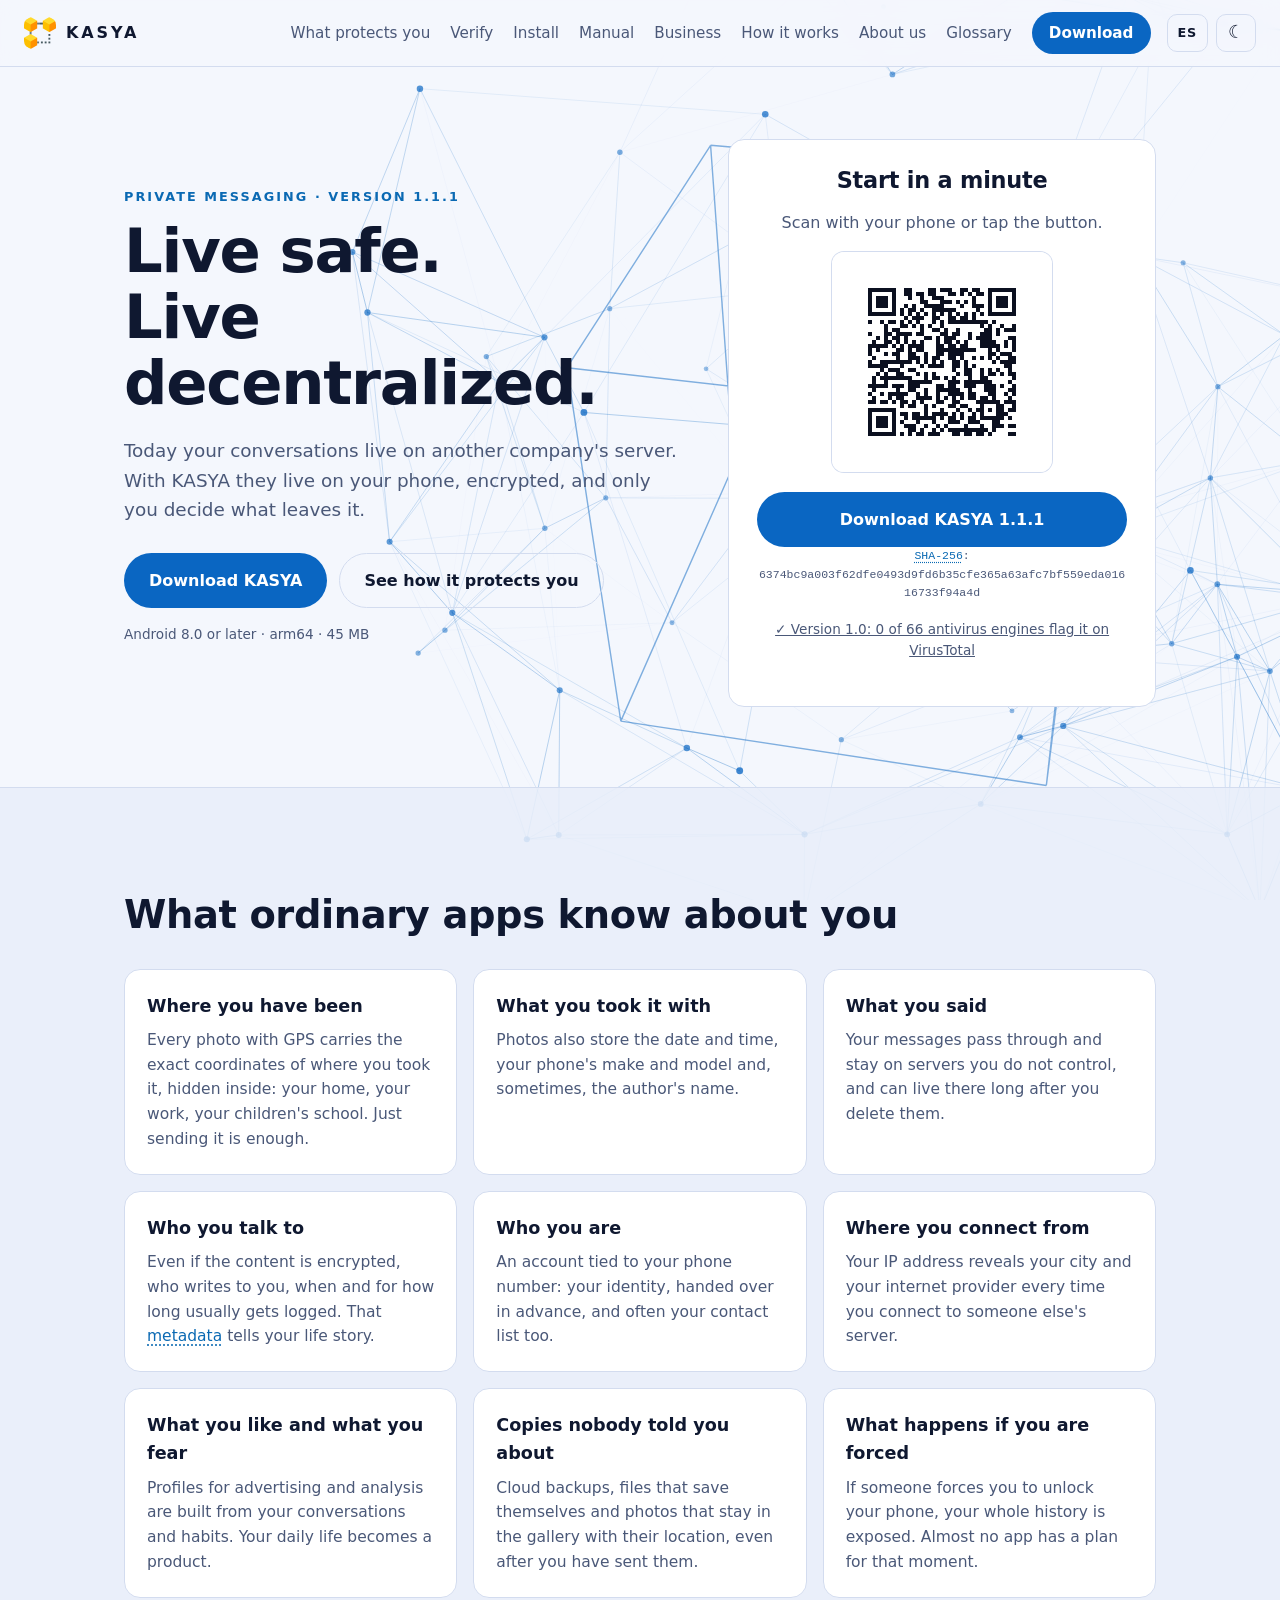
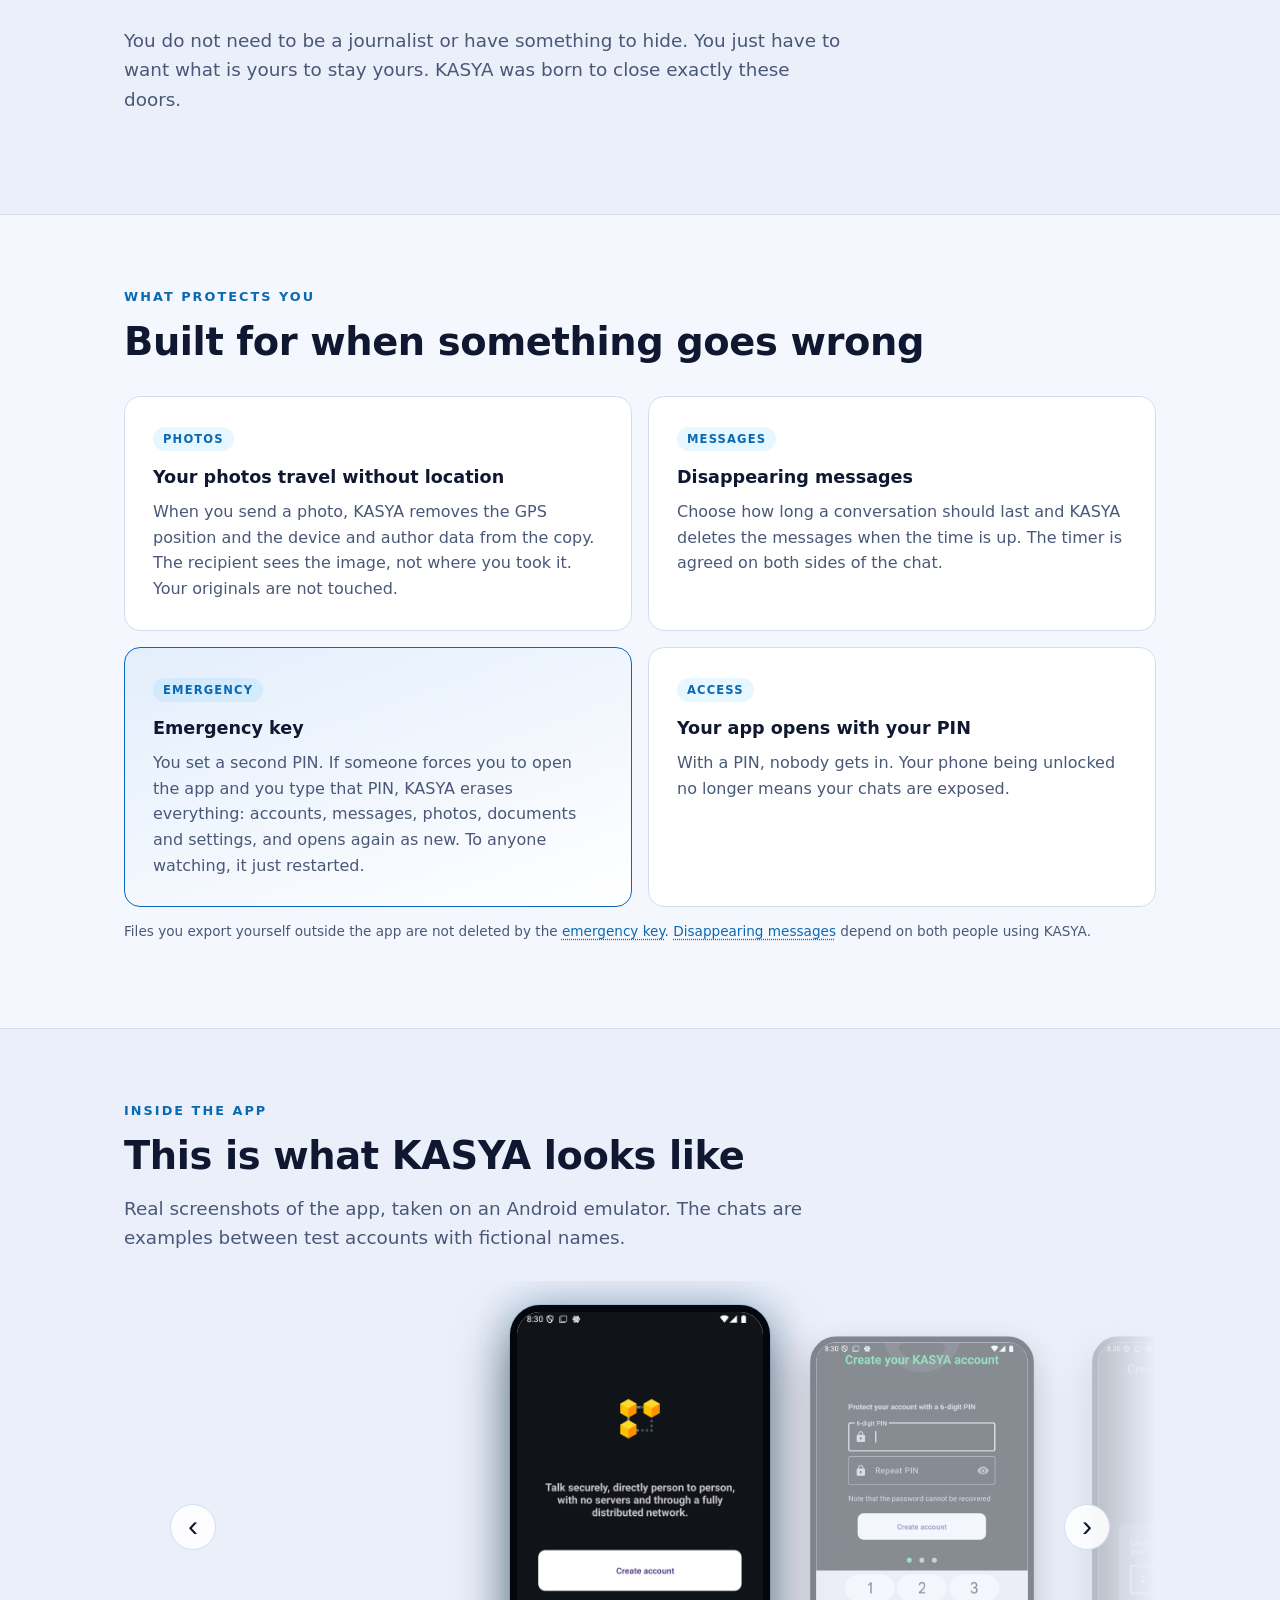
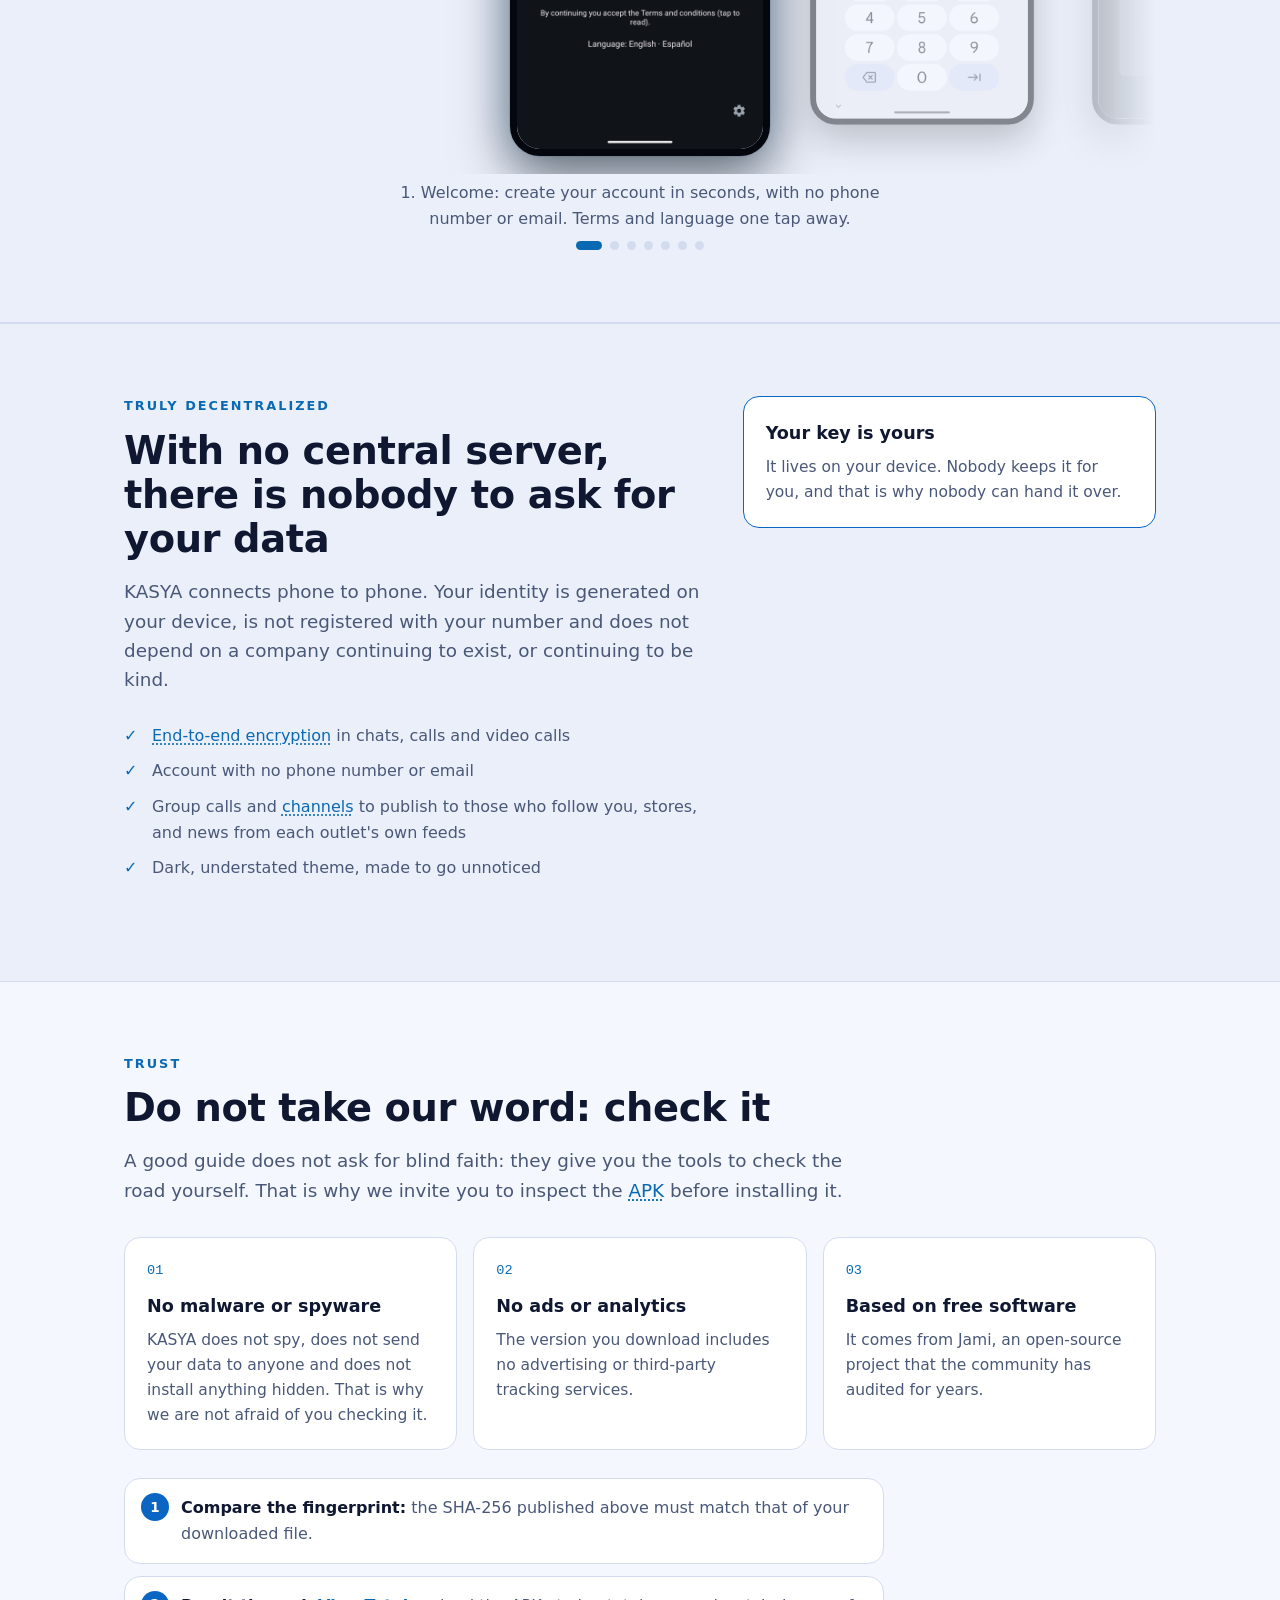
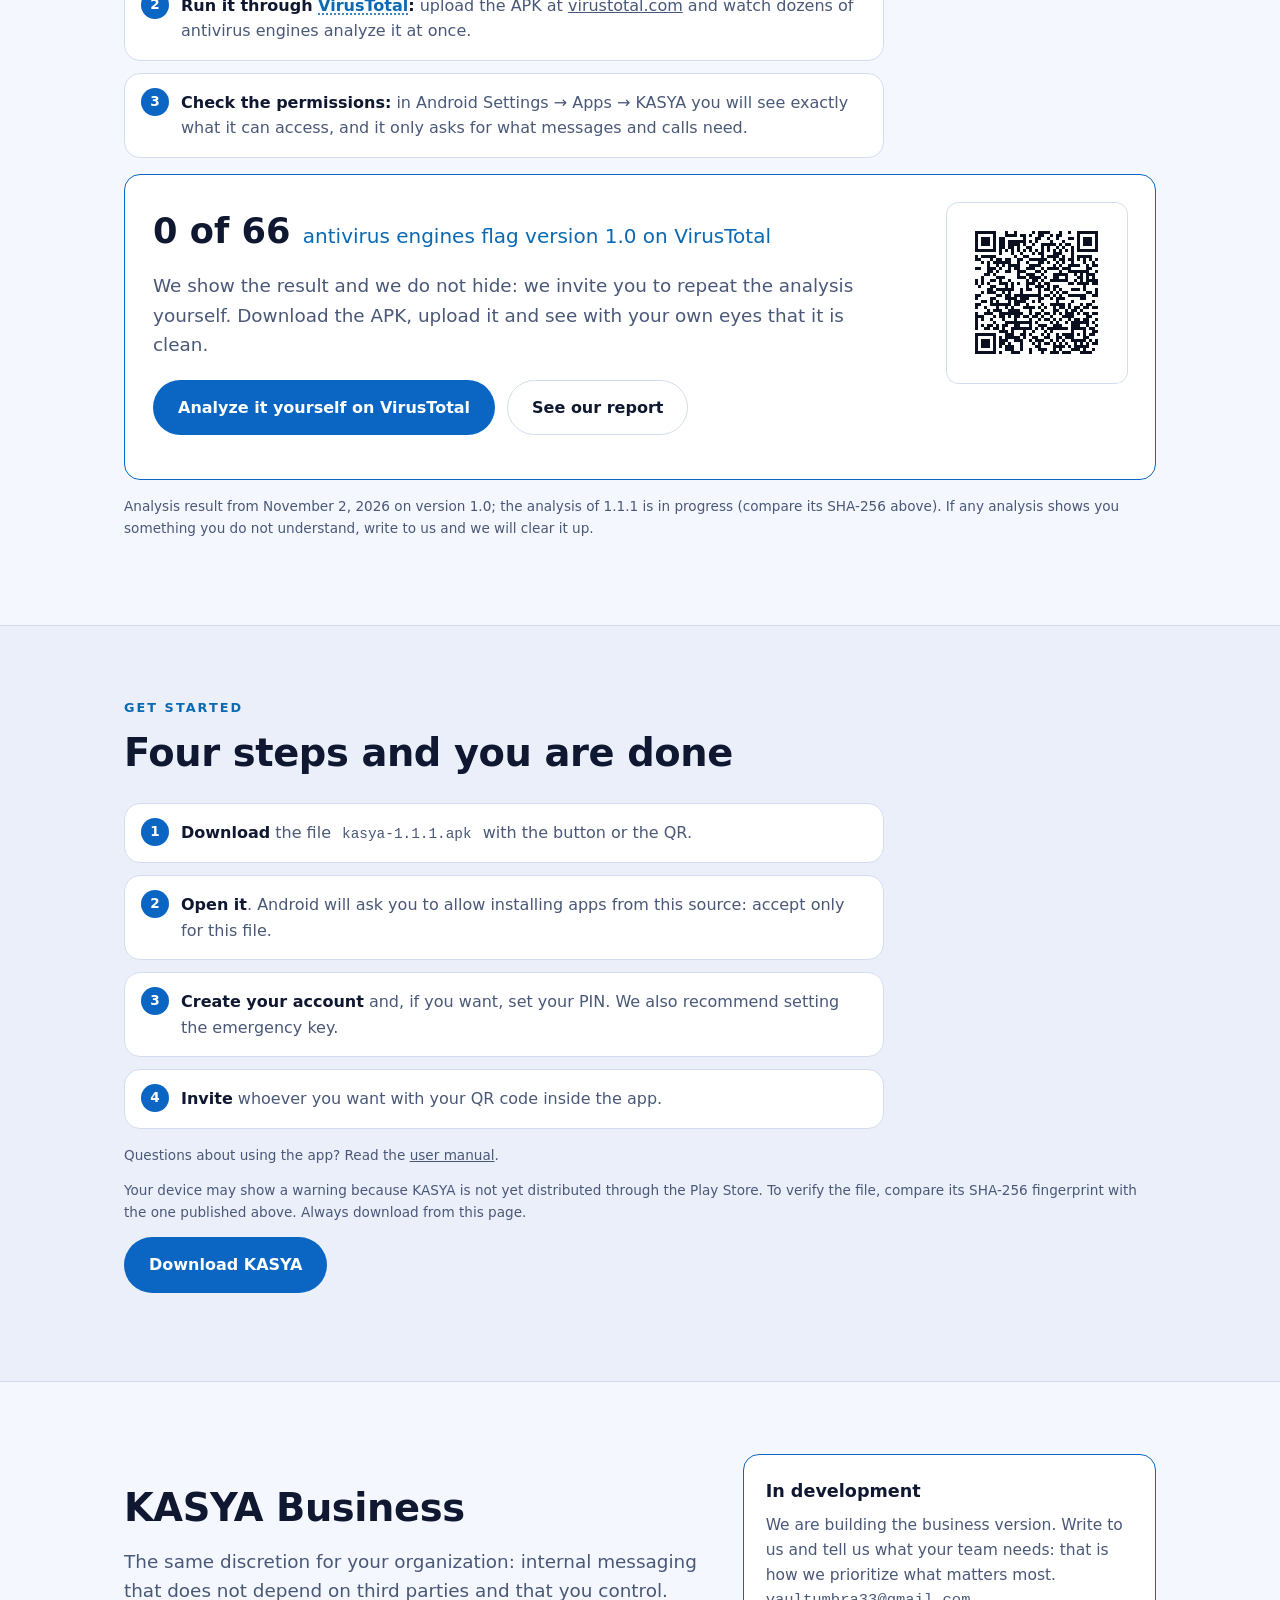
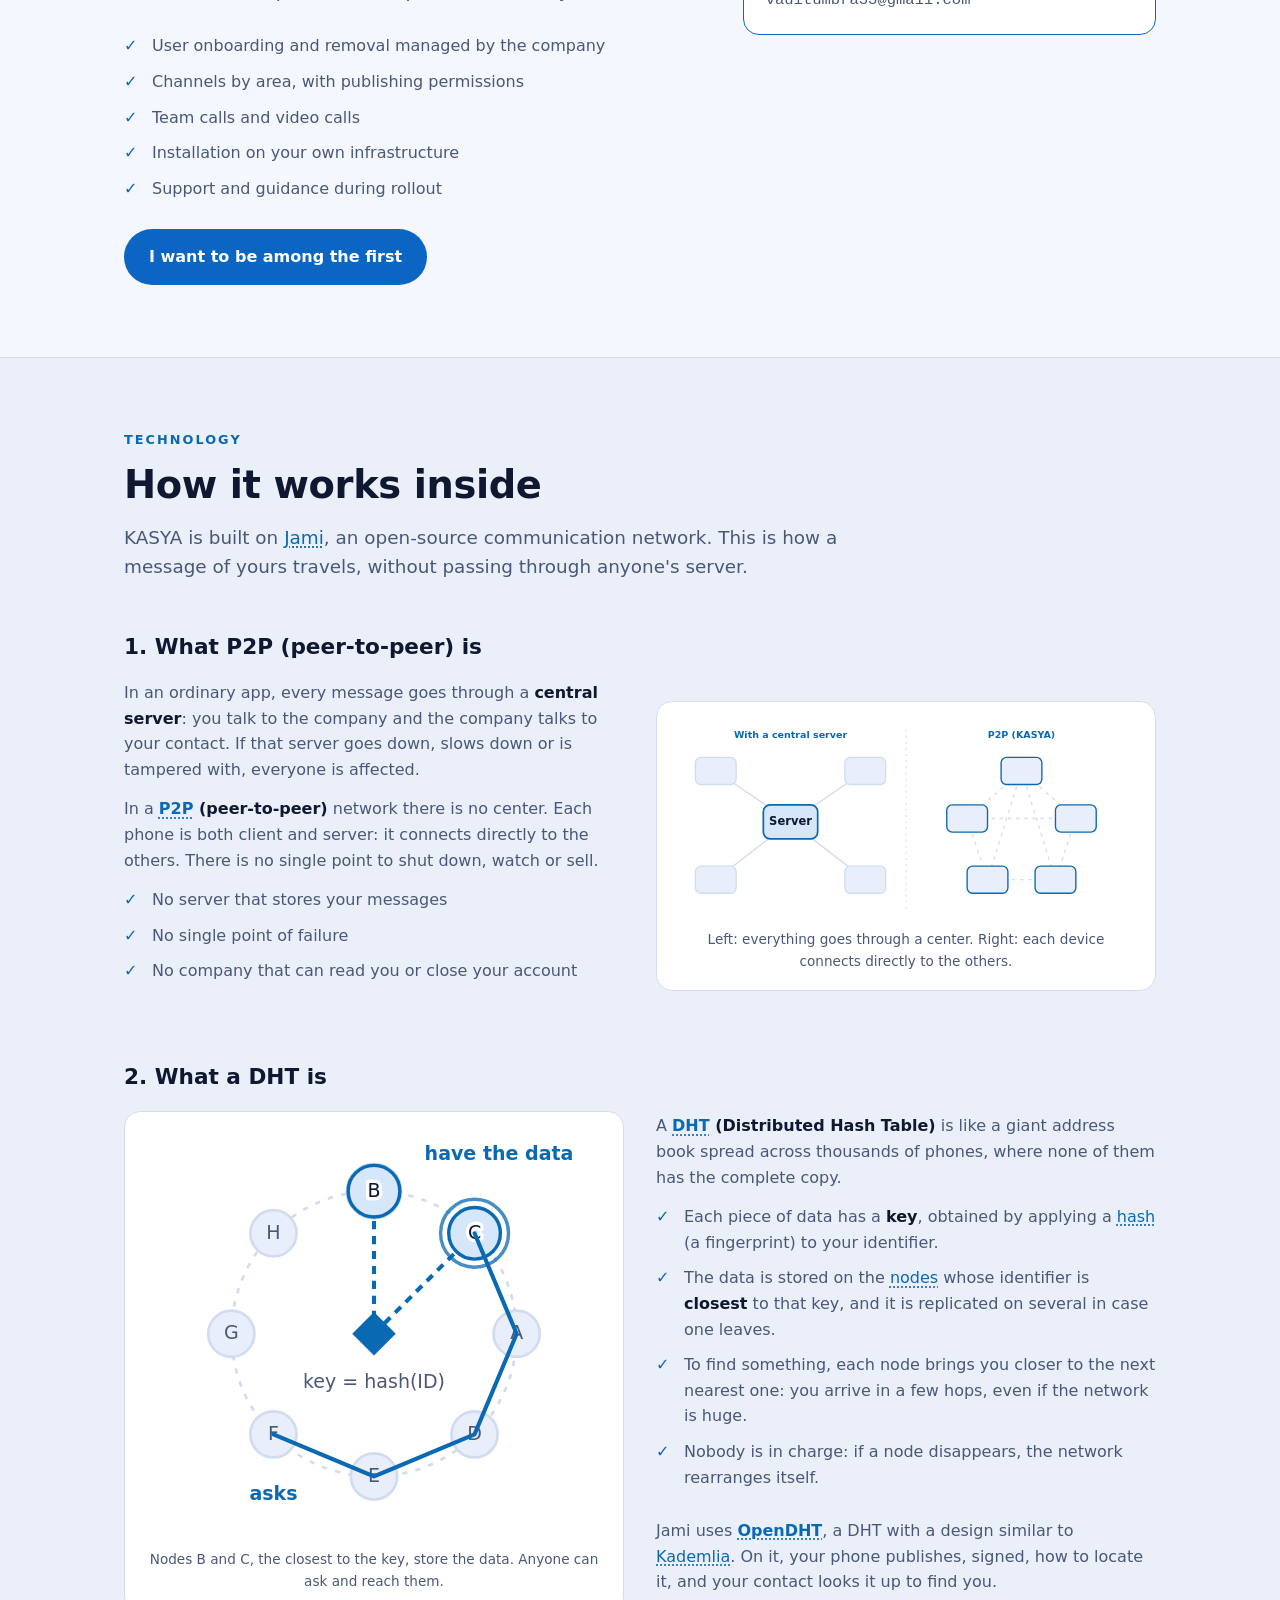
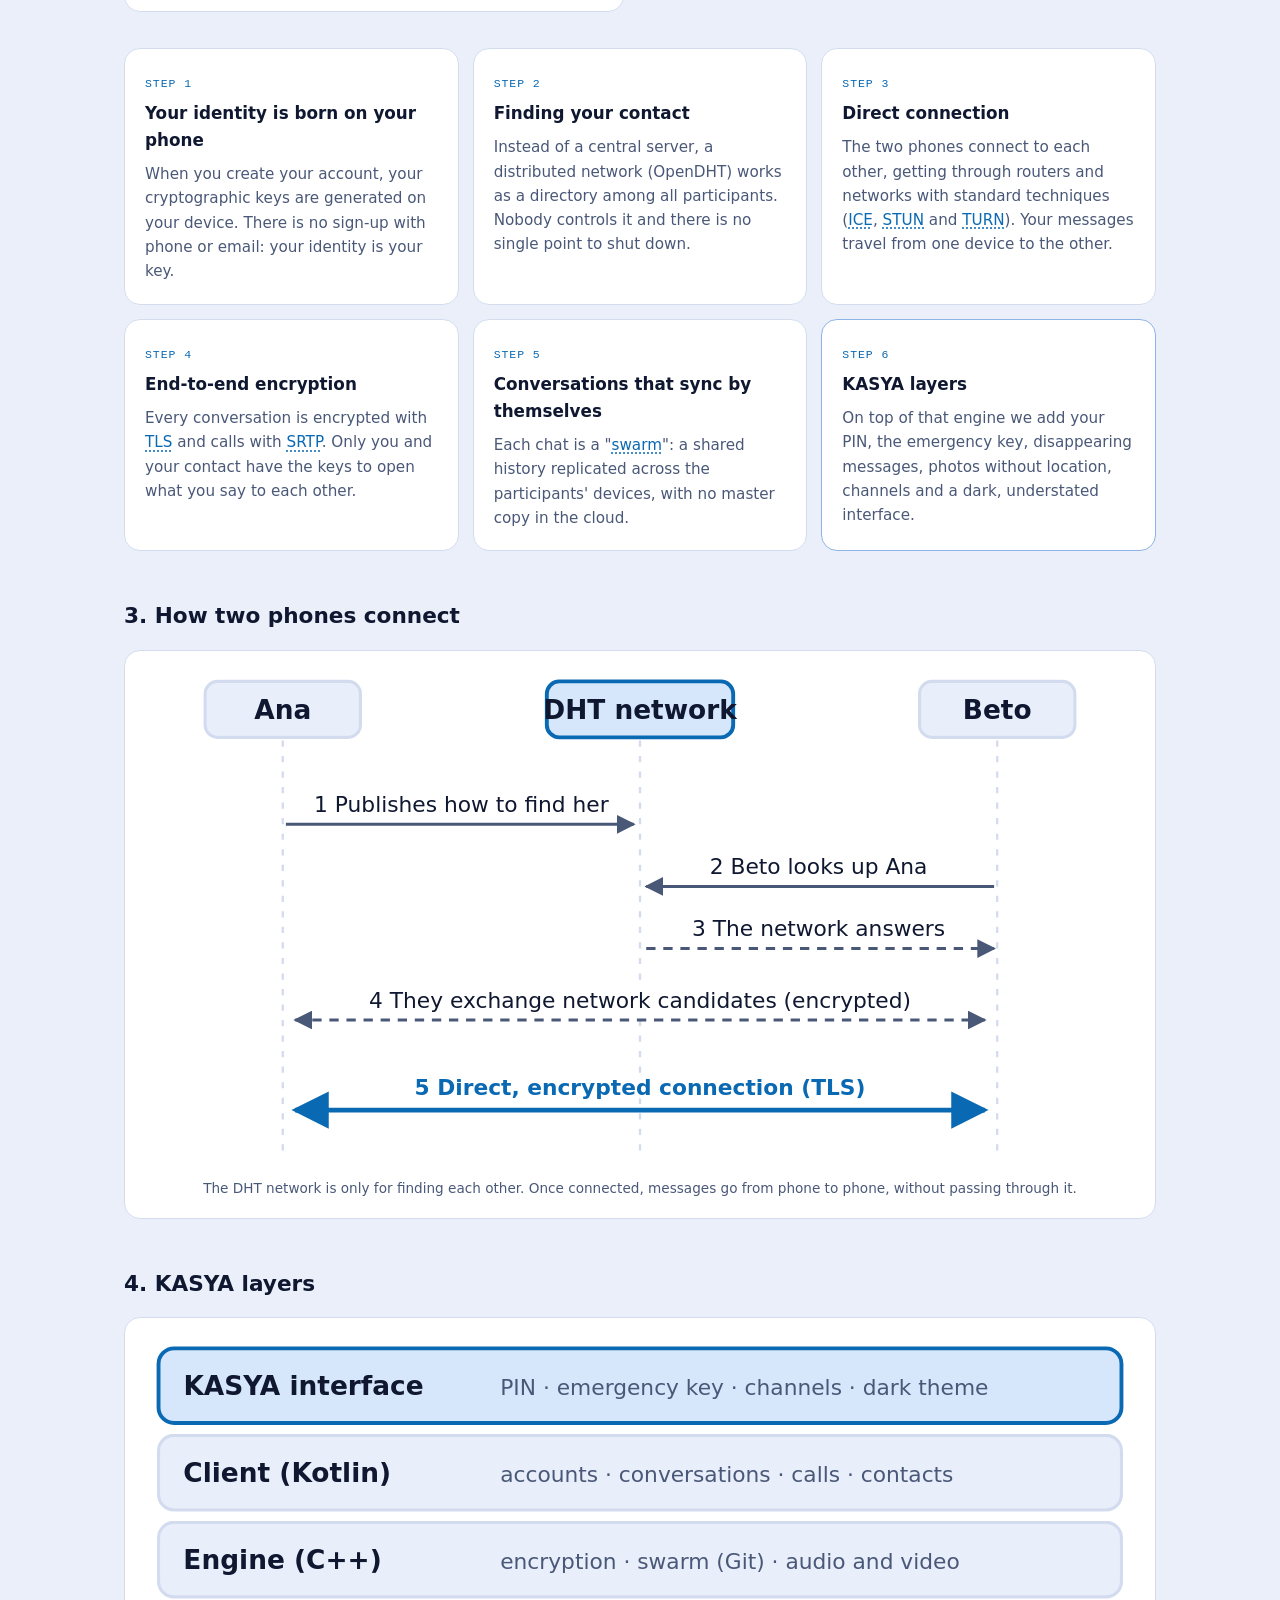
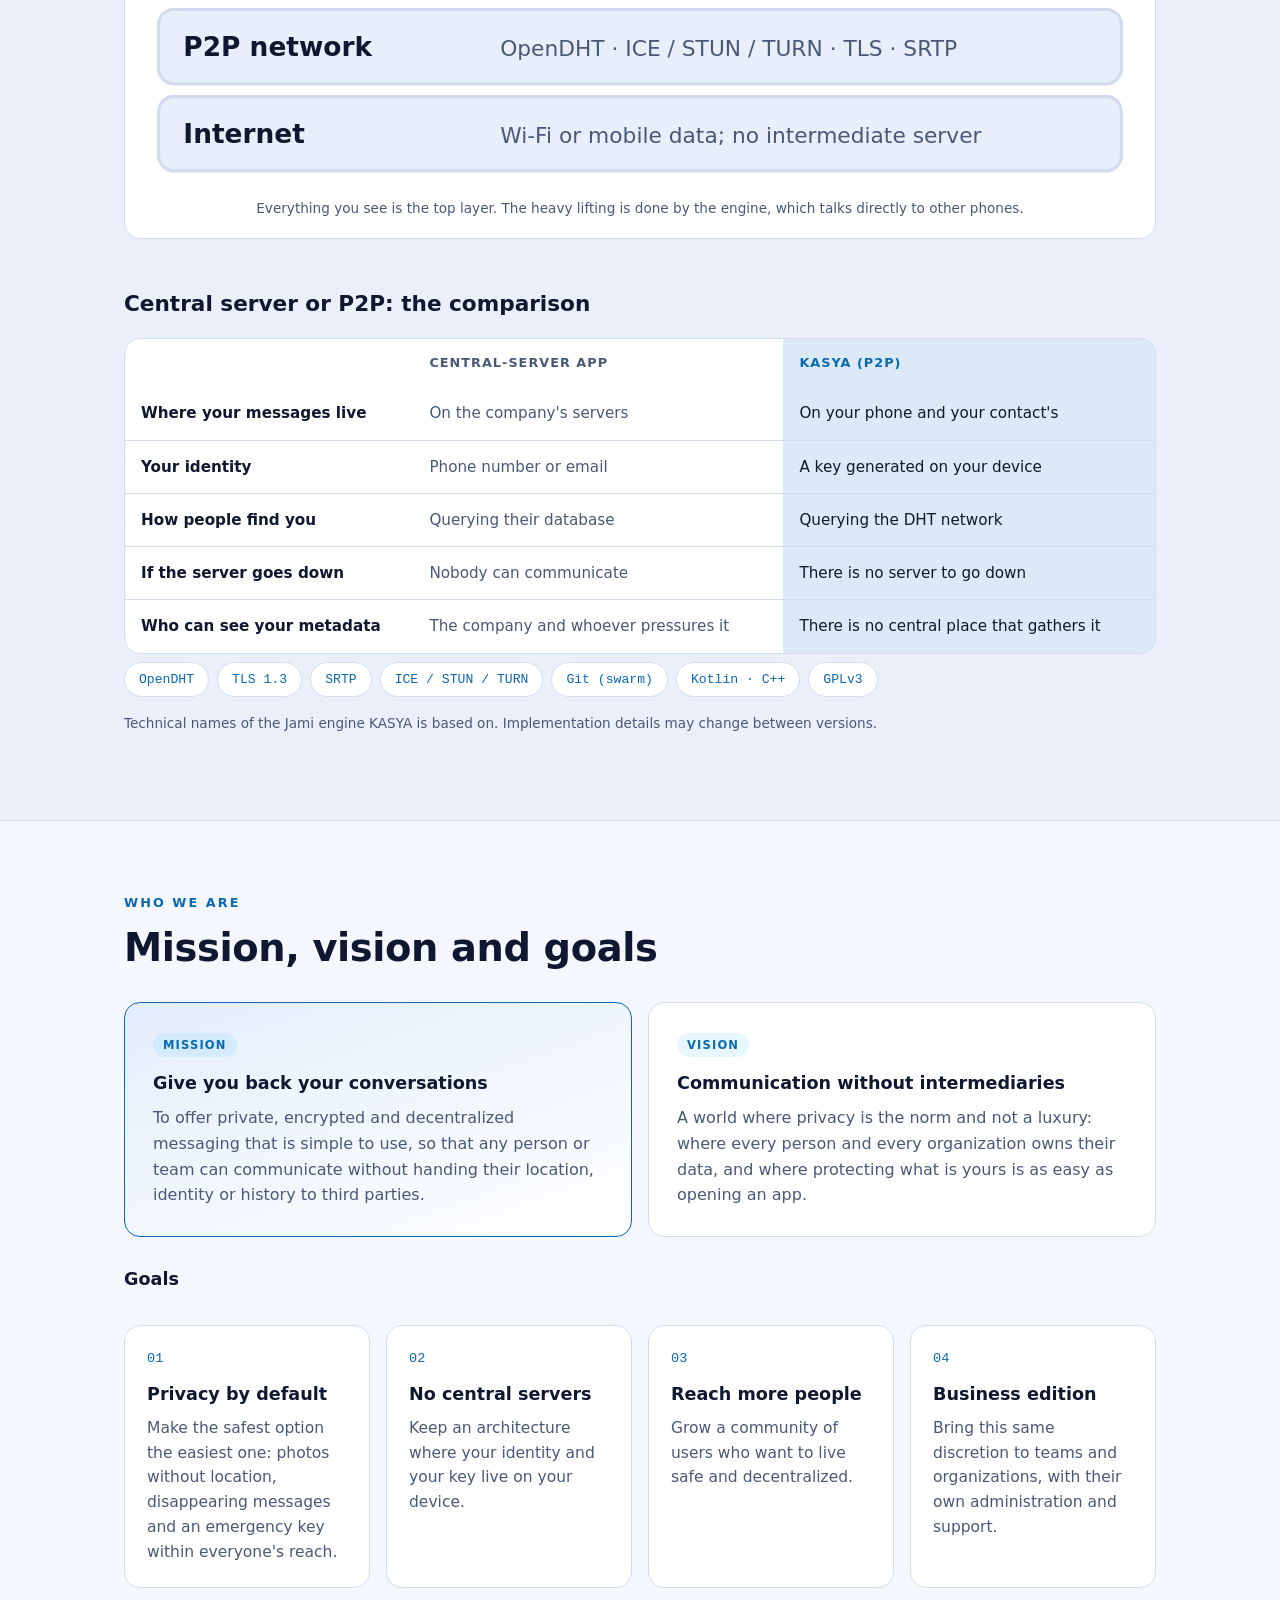
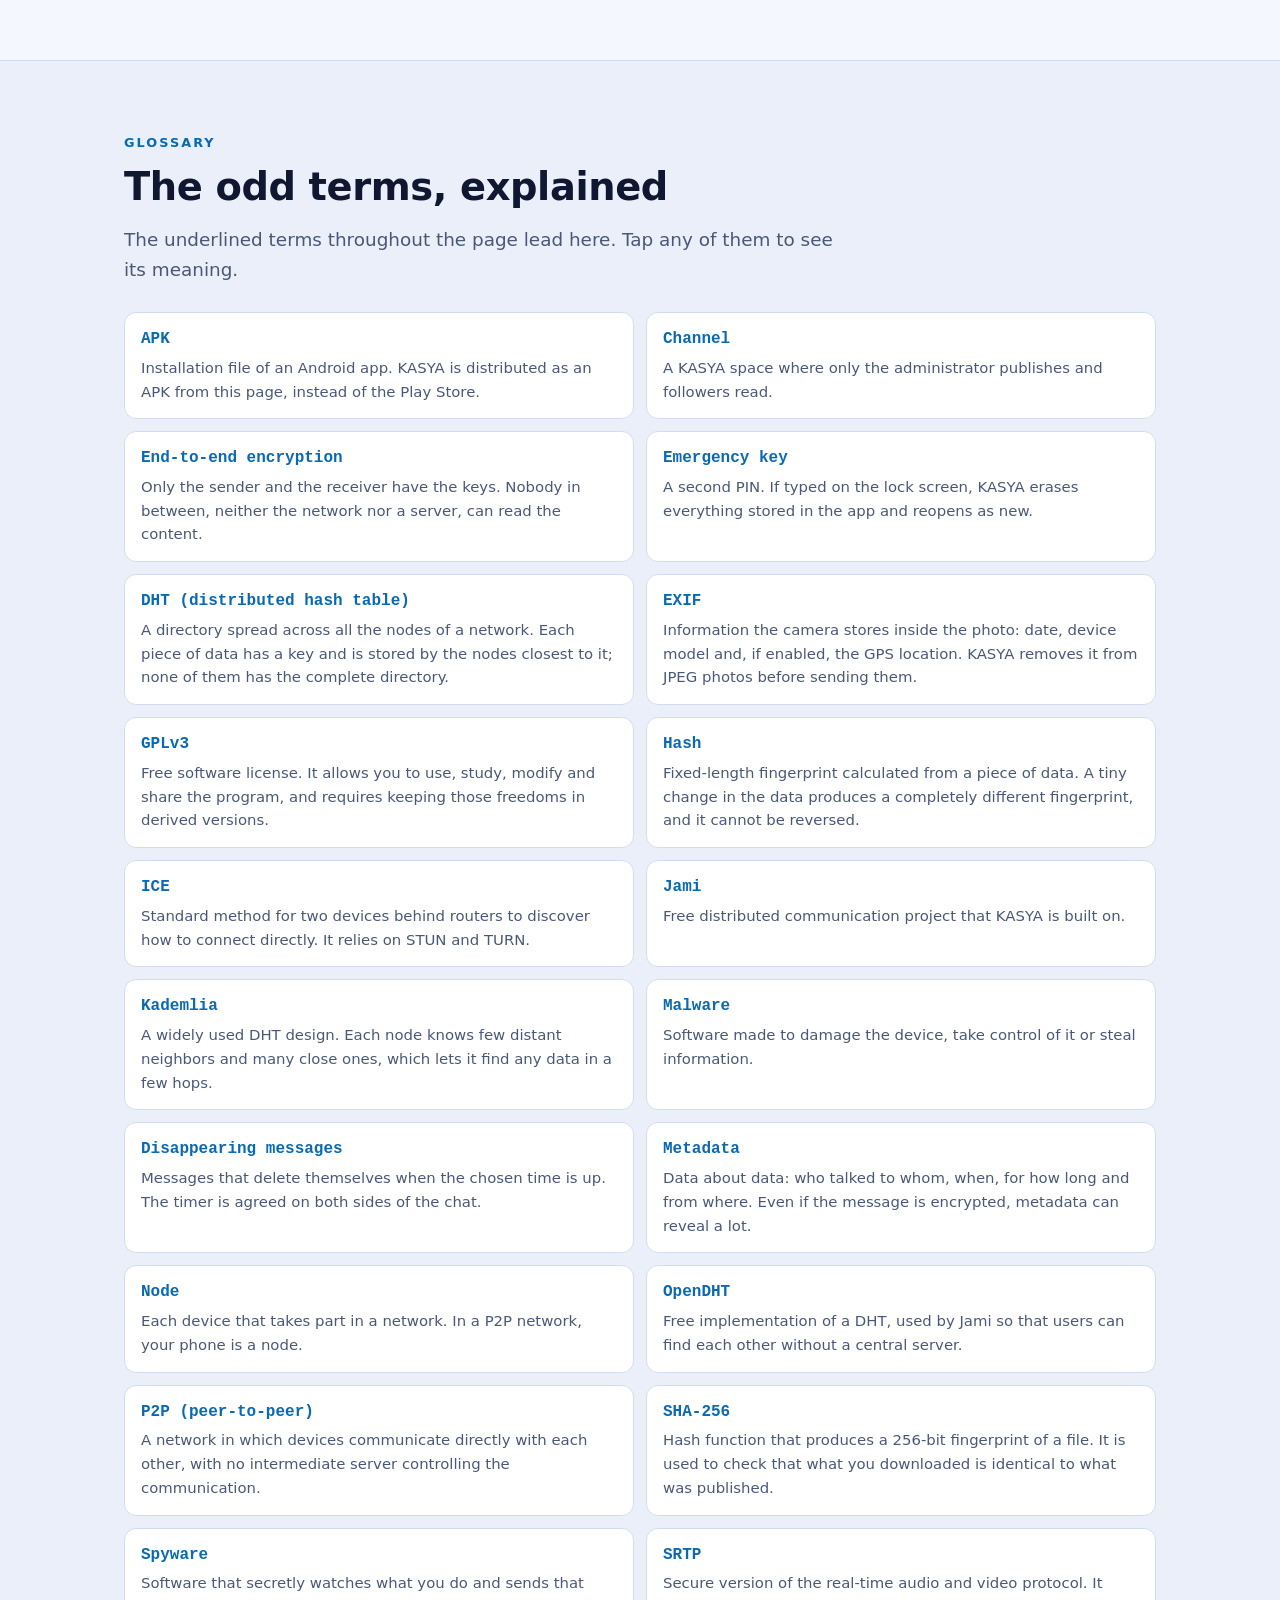
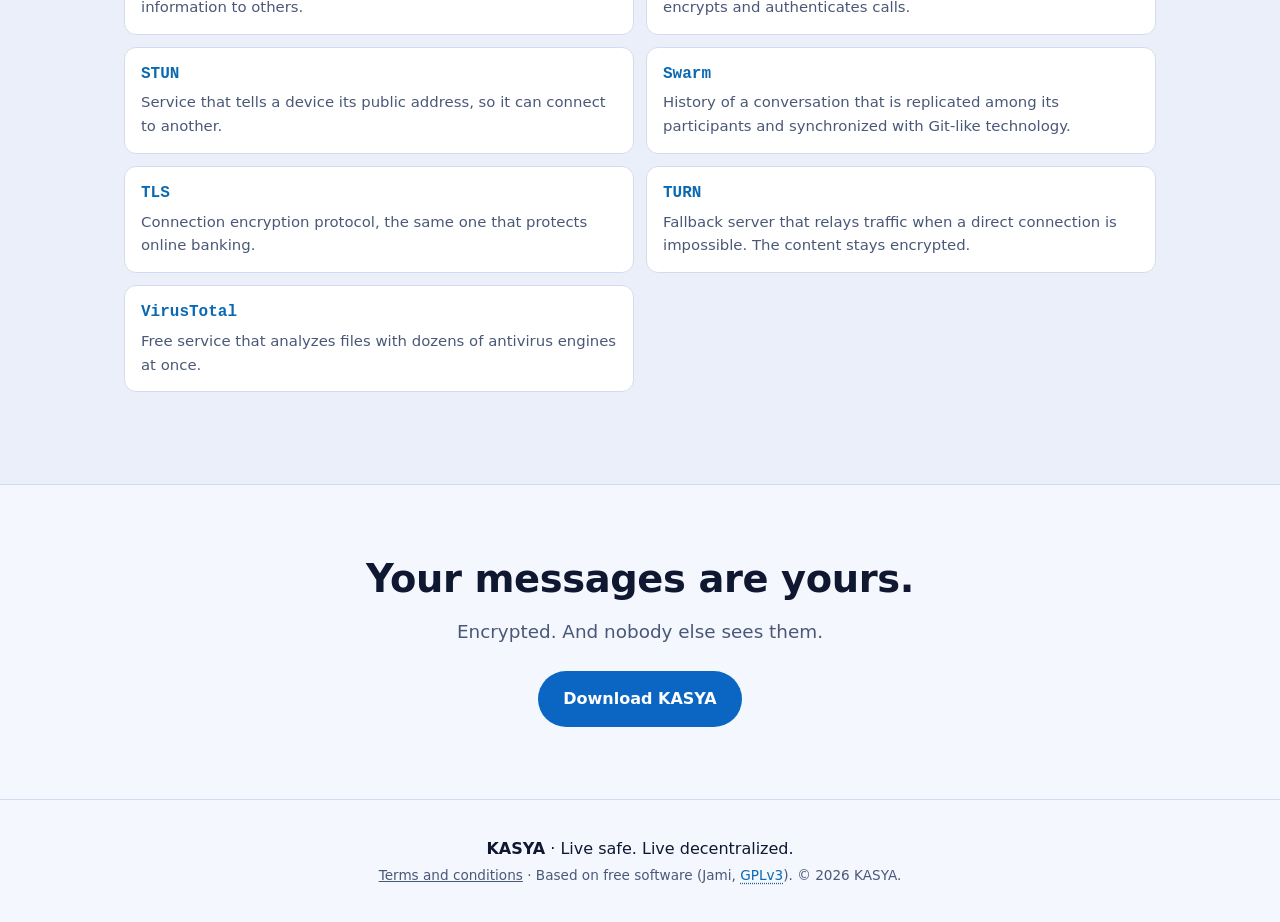
==== commit 2c7b09eb: "Sitio 1.1.1 Co-Authored-By: Claude Sonnet 5.5 <noreply@anthropic.com>" ====
--- a/en/index.html
+++ b/en/index.html
@@ -166,7 +166,7 @@
         <a class="btn btn-ghost" href="https://www.virustotal.com/gui/file/87adae7544fa2b68c842c85ddf21469ecbb16cf142b6f059fce0ee2dab5877d4" target="_blank" rel="noopener">See our report</a>
       </div>
     </div>
-    <p class="fine">Analysis result from November 2, 2026 on version 1.0; the analysis of 1.1.0 is in progress (compare its SHA-256 above). If any analysis shows you something you do not understand, write to us and we will clear it up.</p>
+    <p class="fine">Analysis result from November 2, 2026 on version 1.0; the analysis of 1.1.1 is in progress (compare its SHA-256 above). If any analysis shows you something you do not understand, write to us and we will clear it up.</p>
   </section>
 
   <section id="instalar" class="band"><div class="wrap">
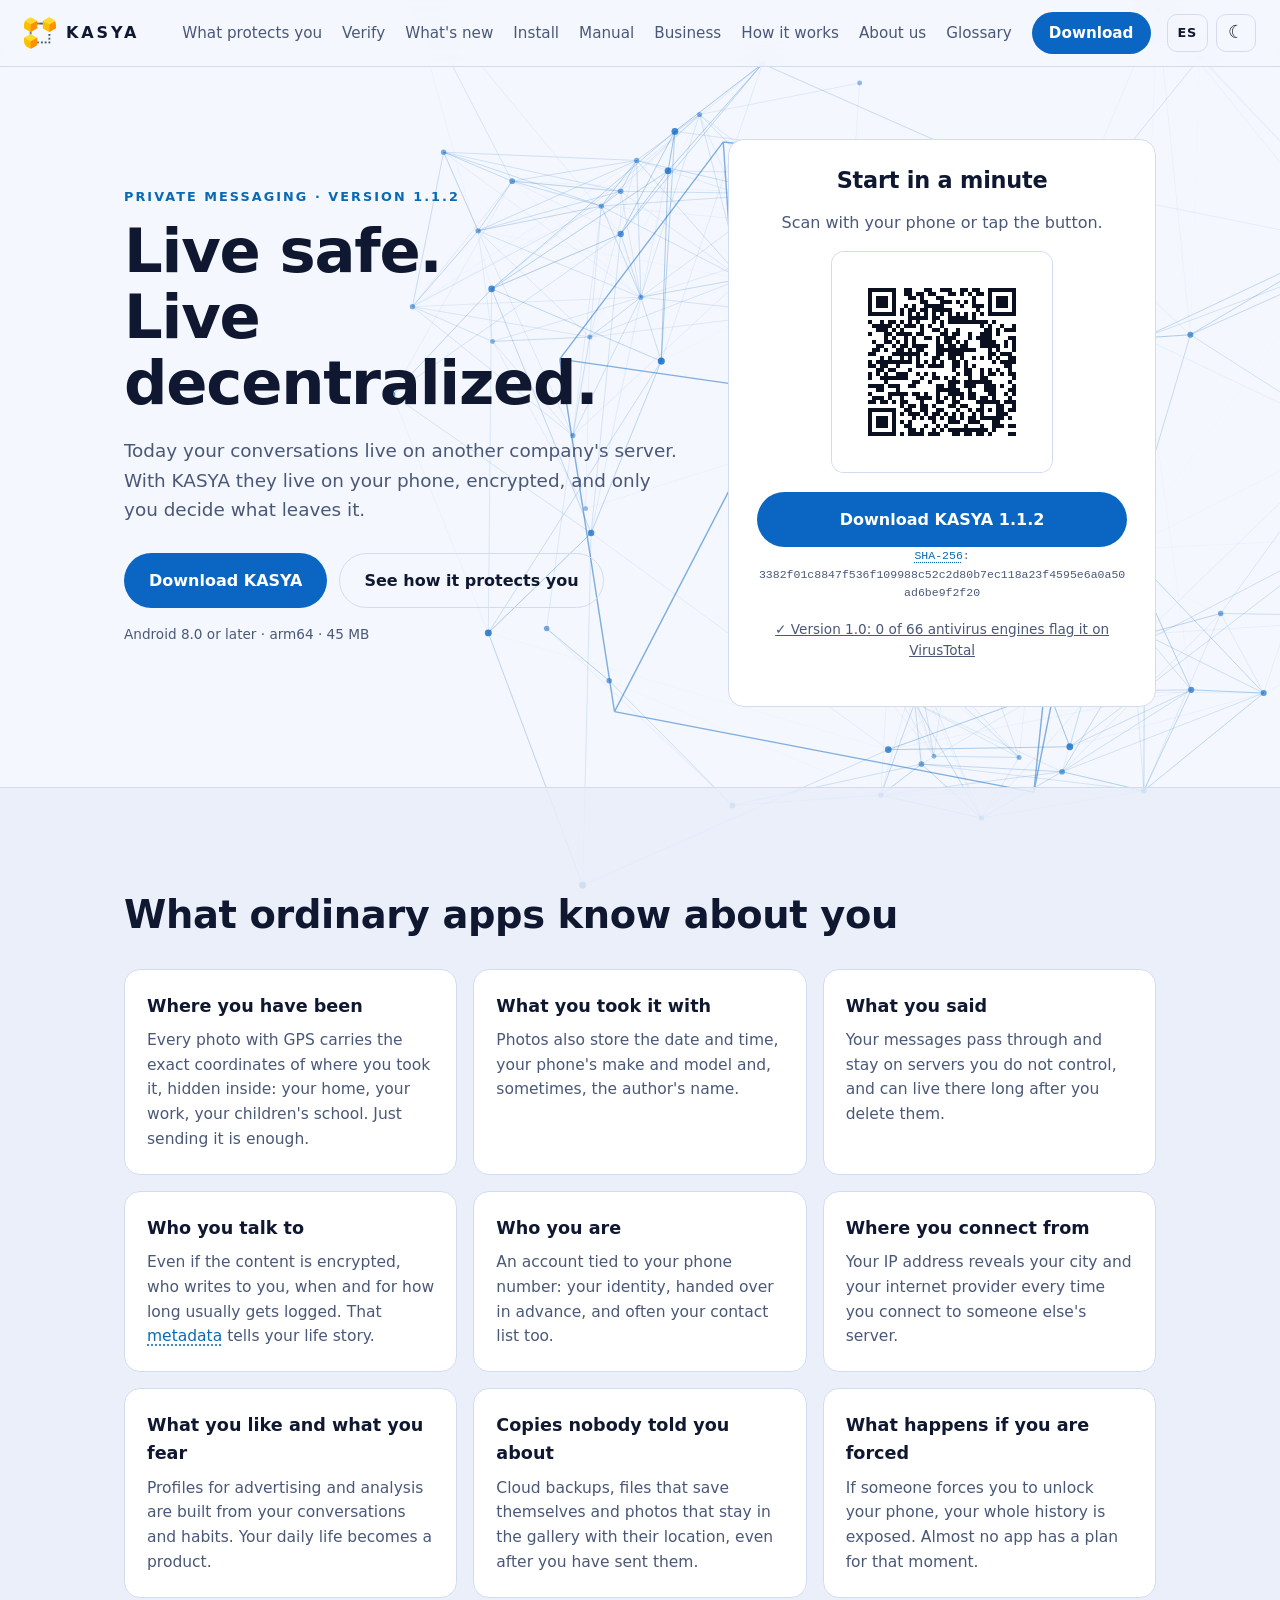
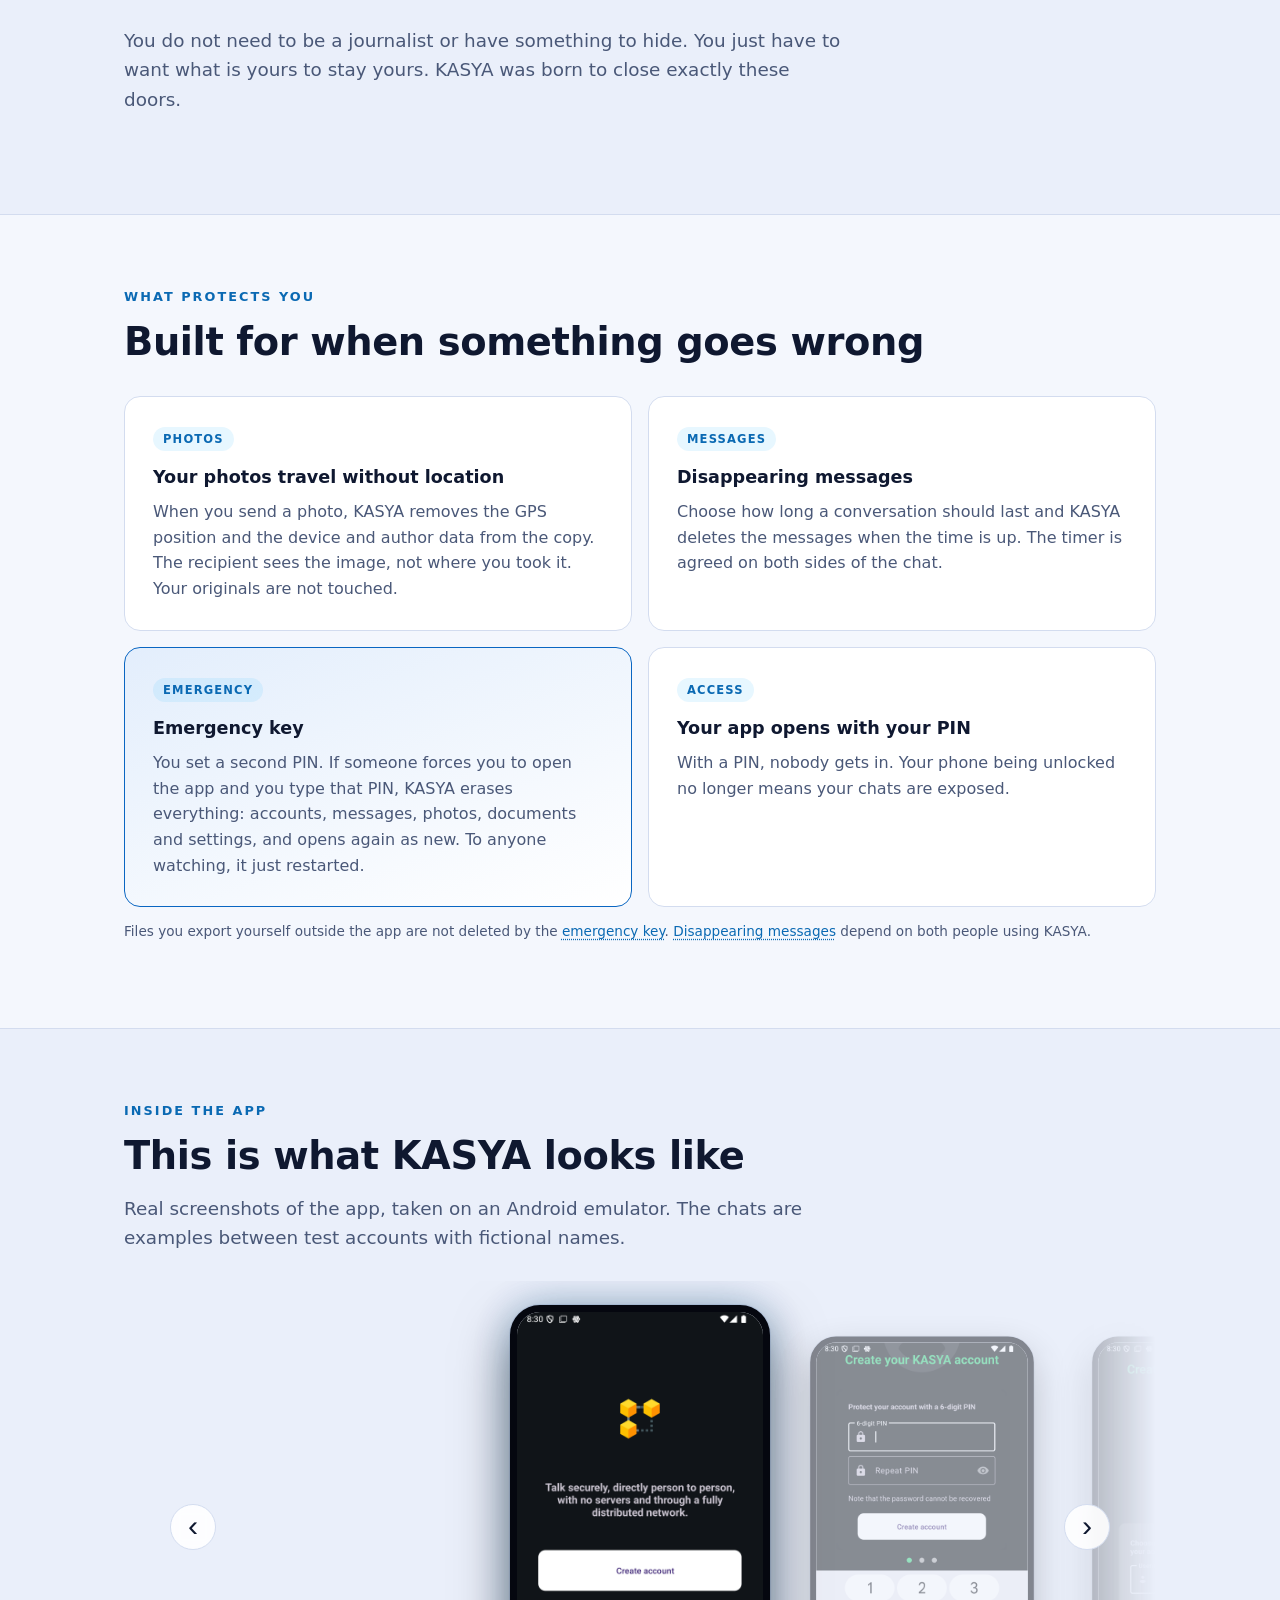
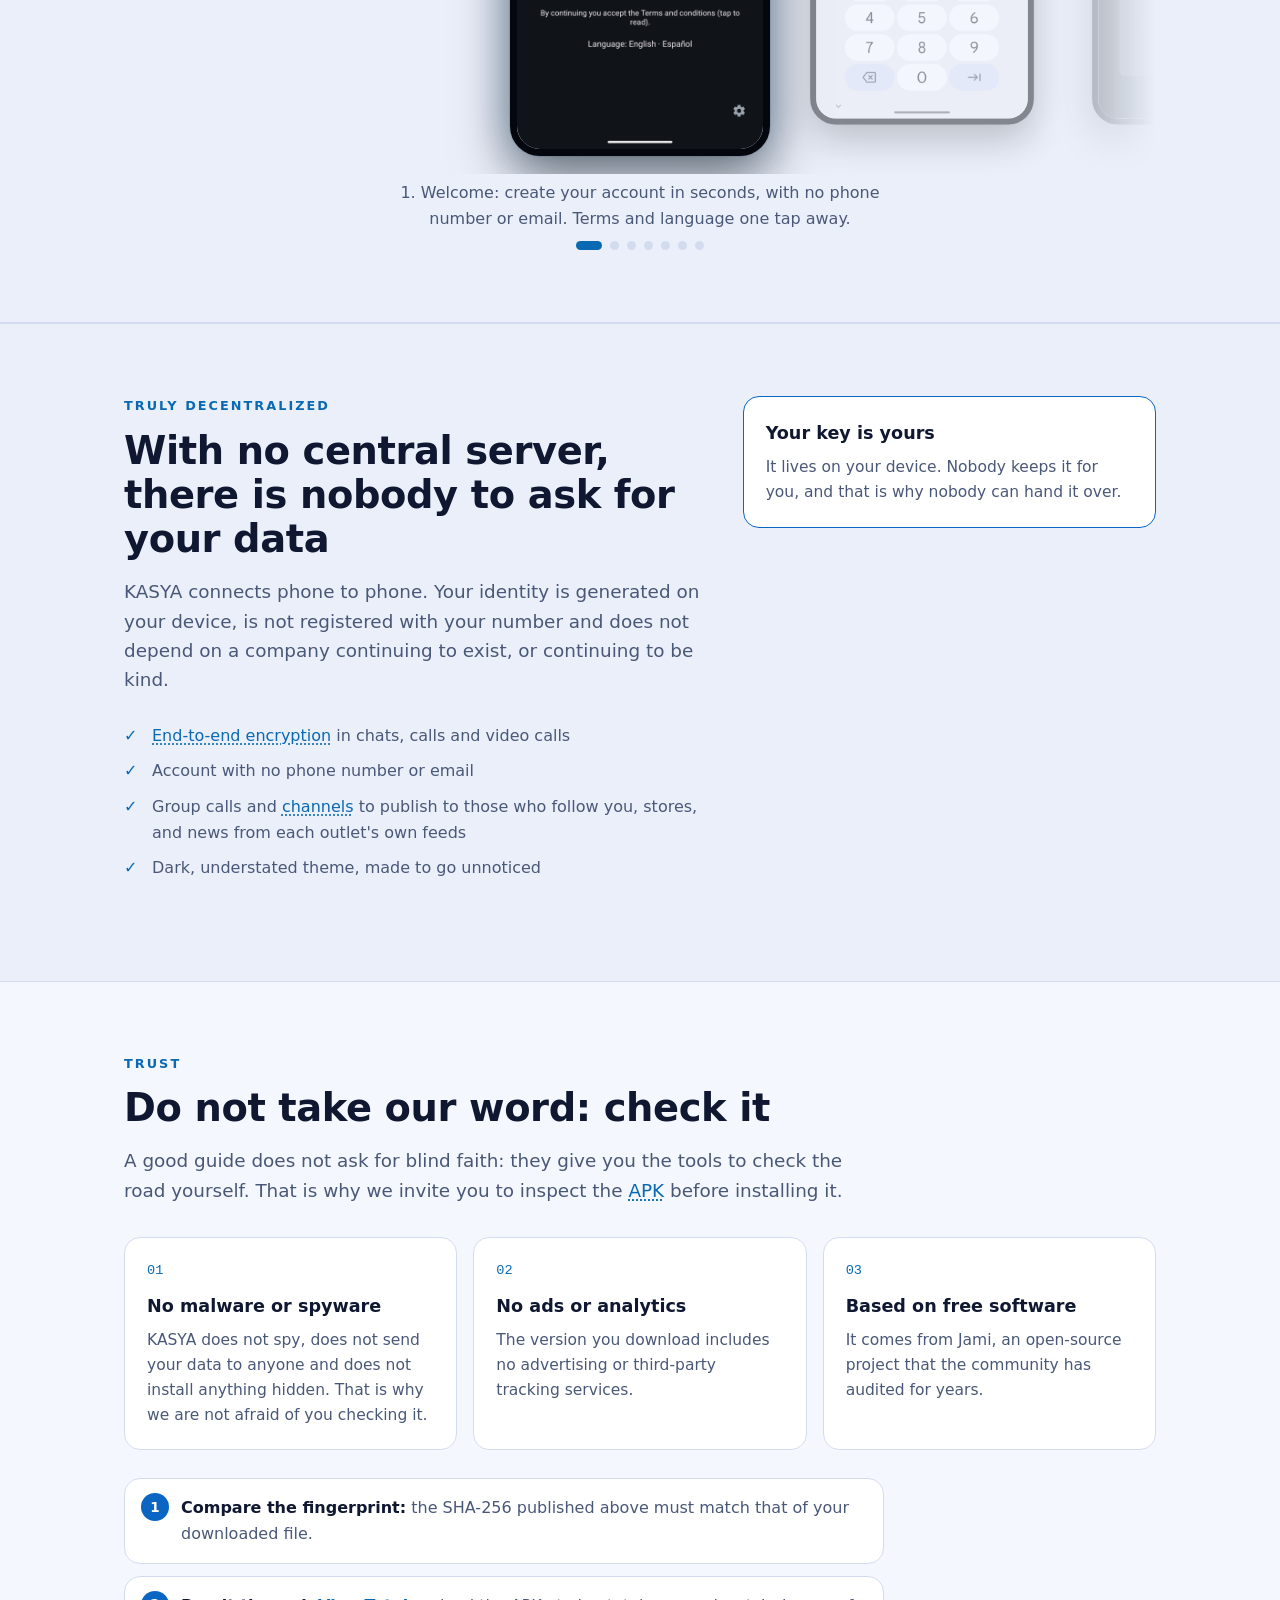
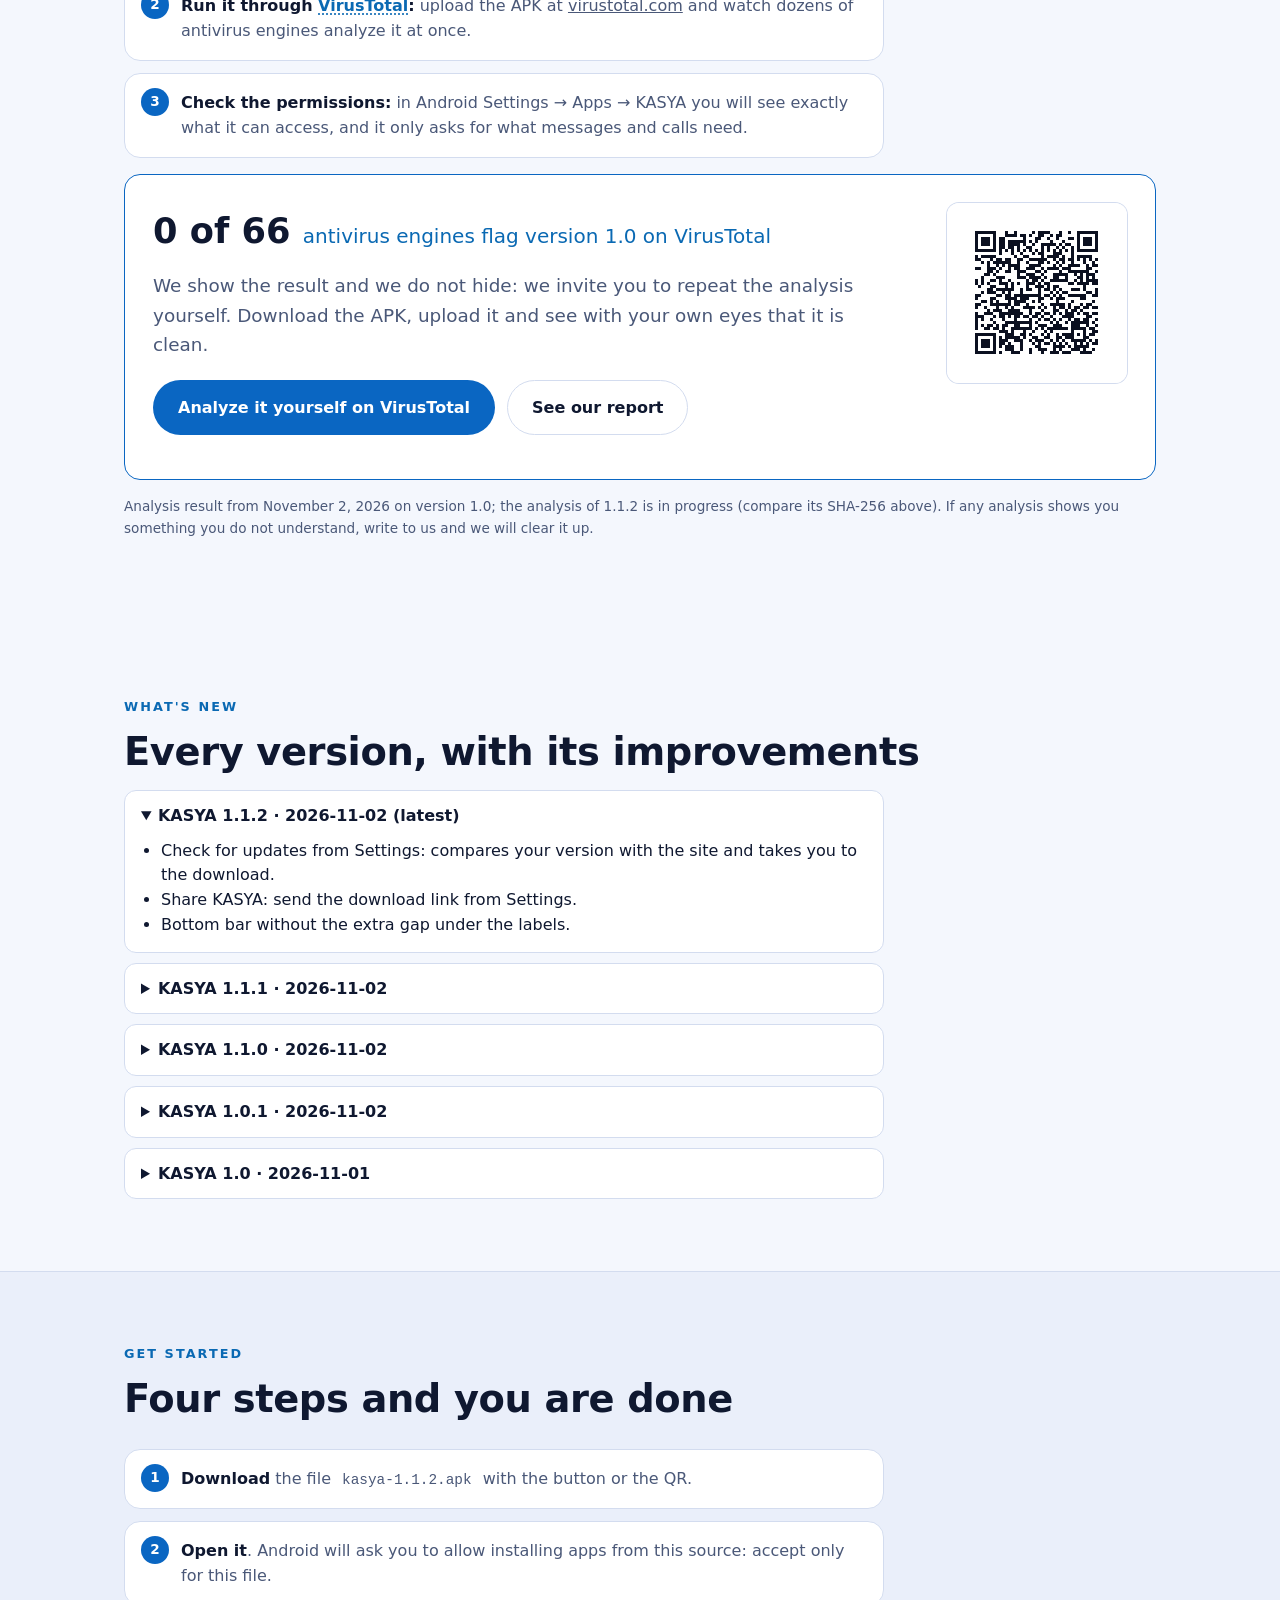
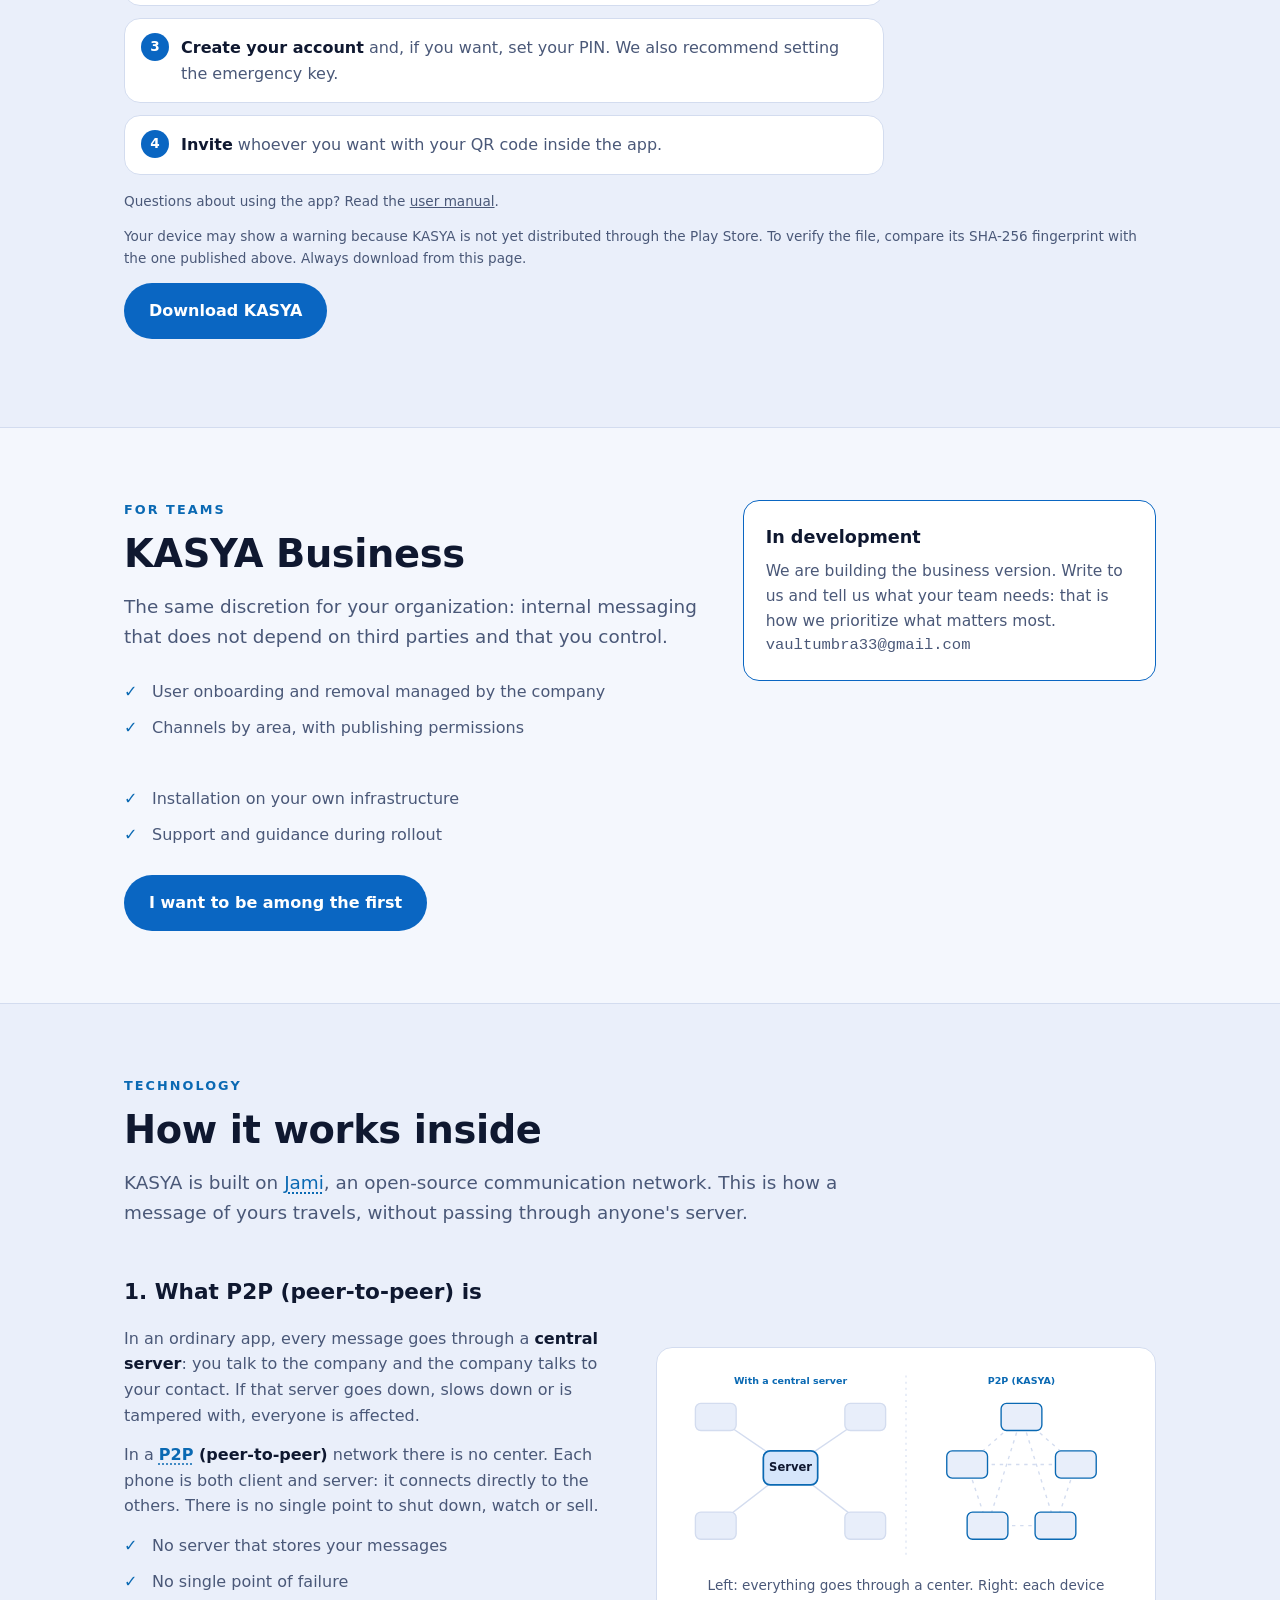
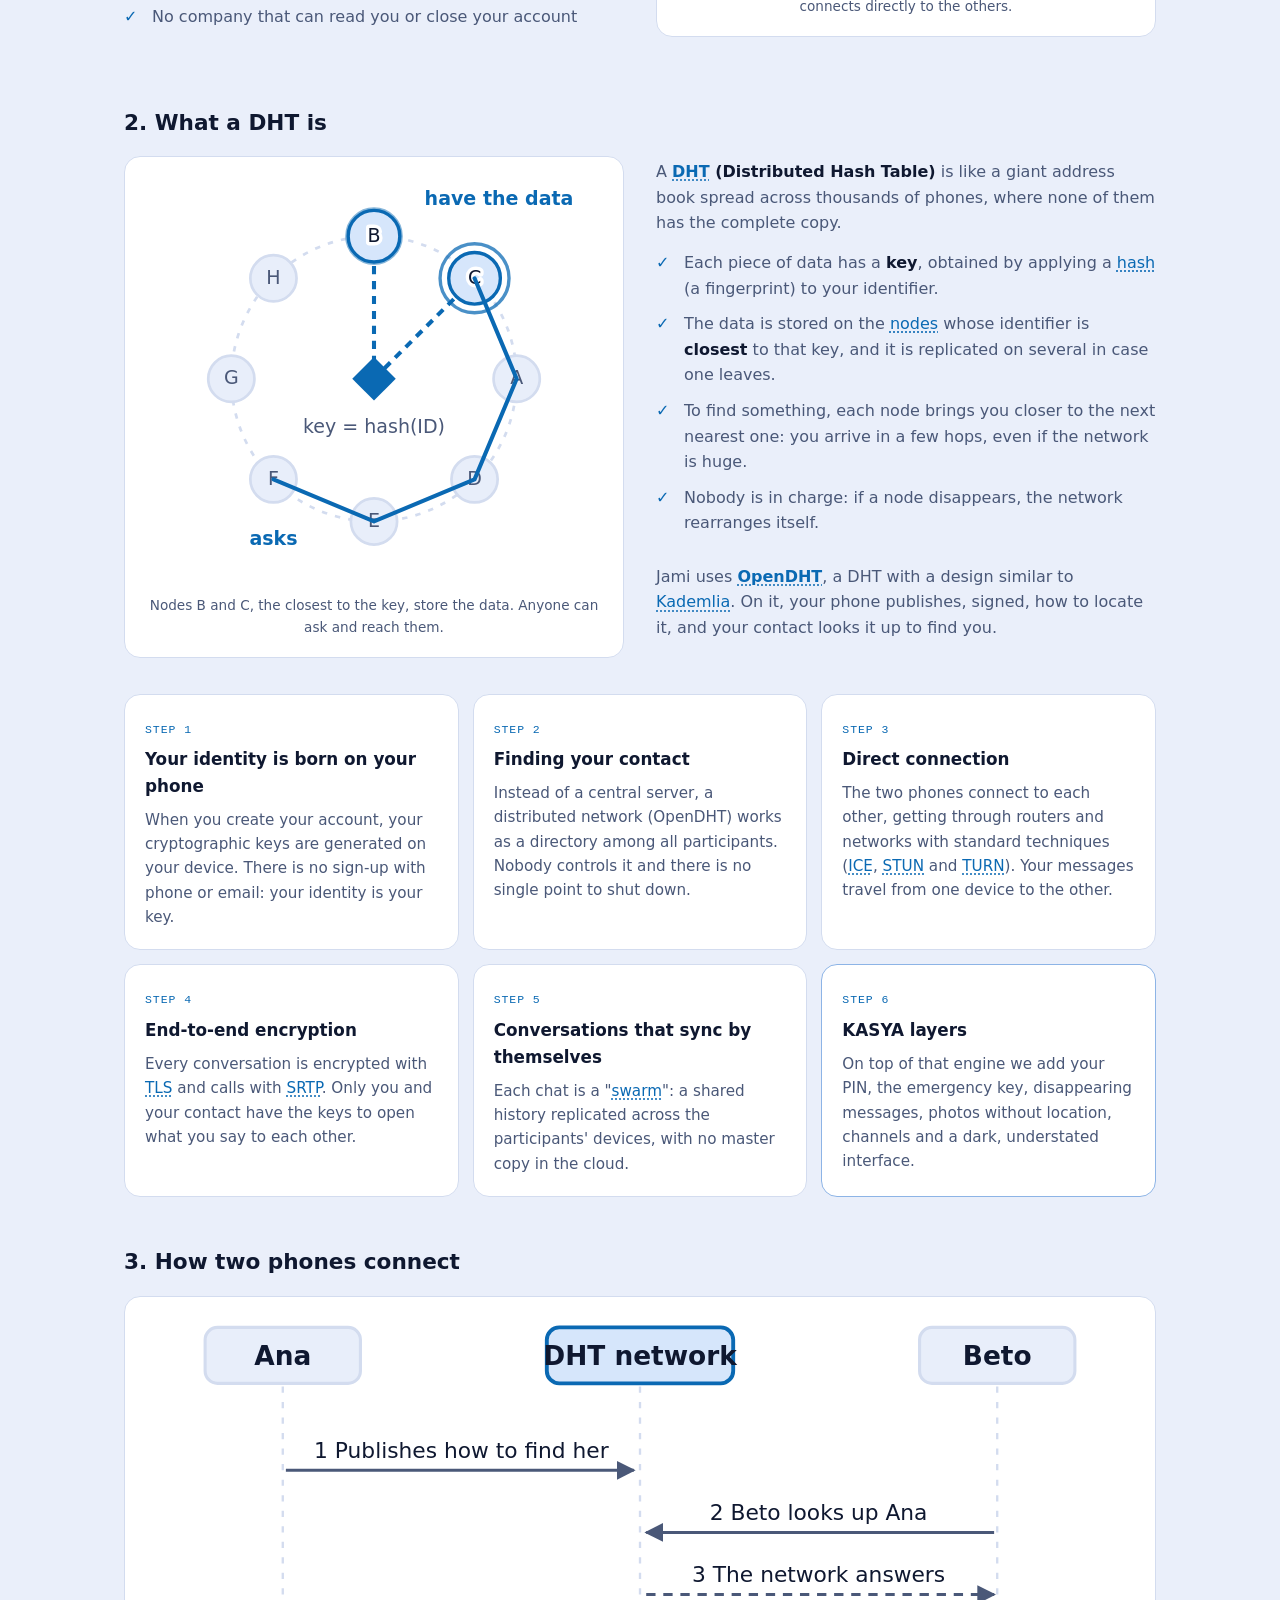
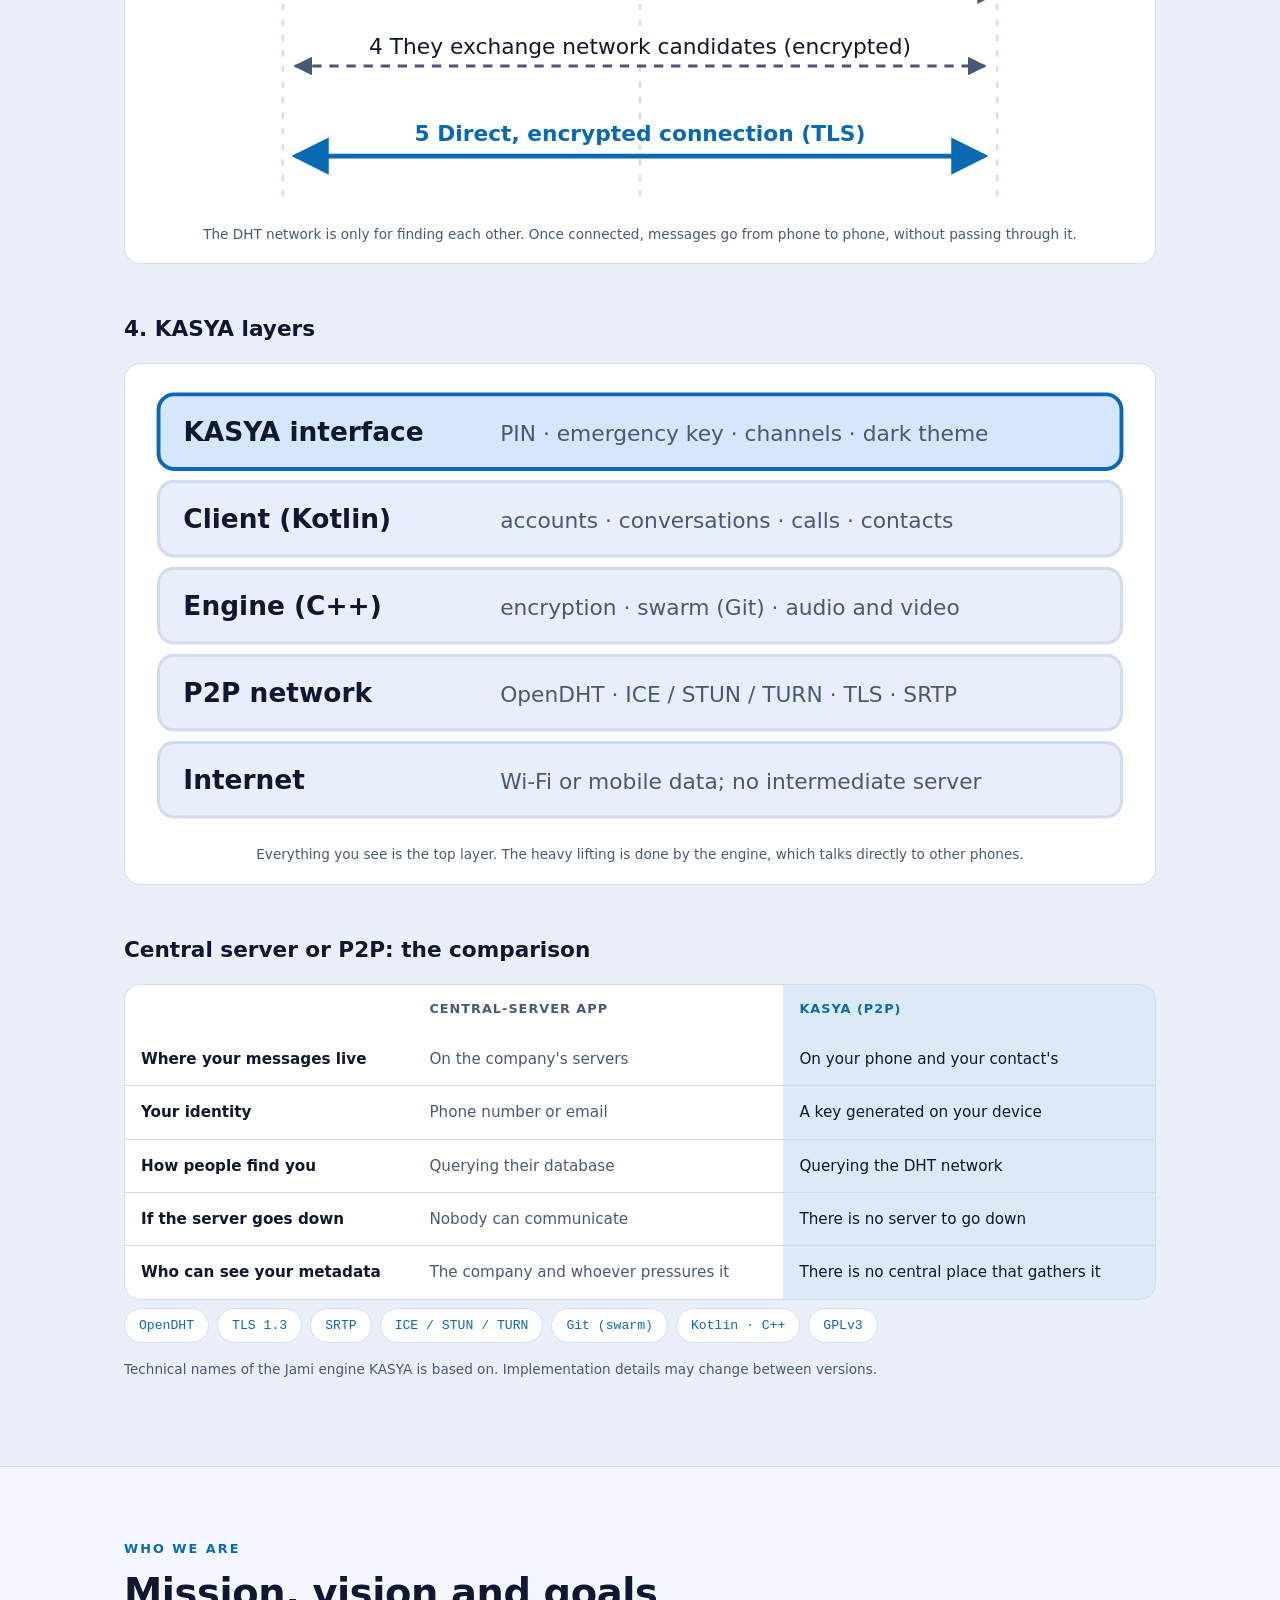
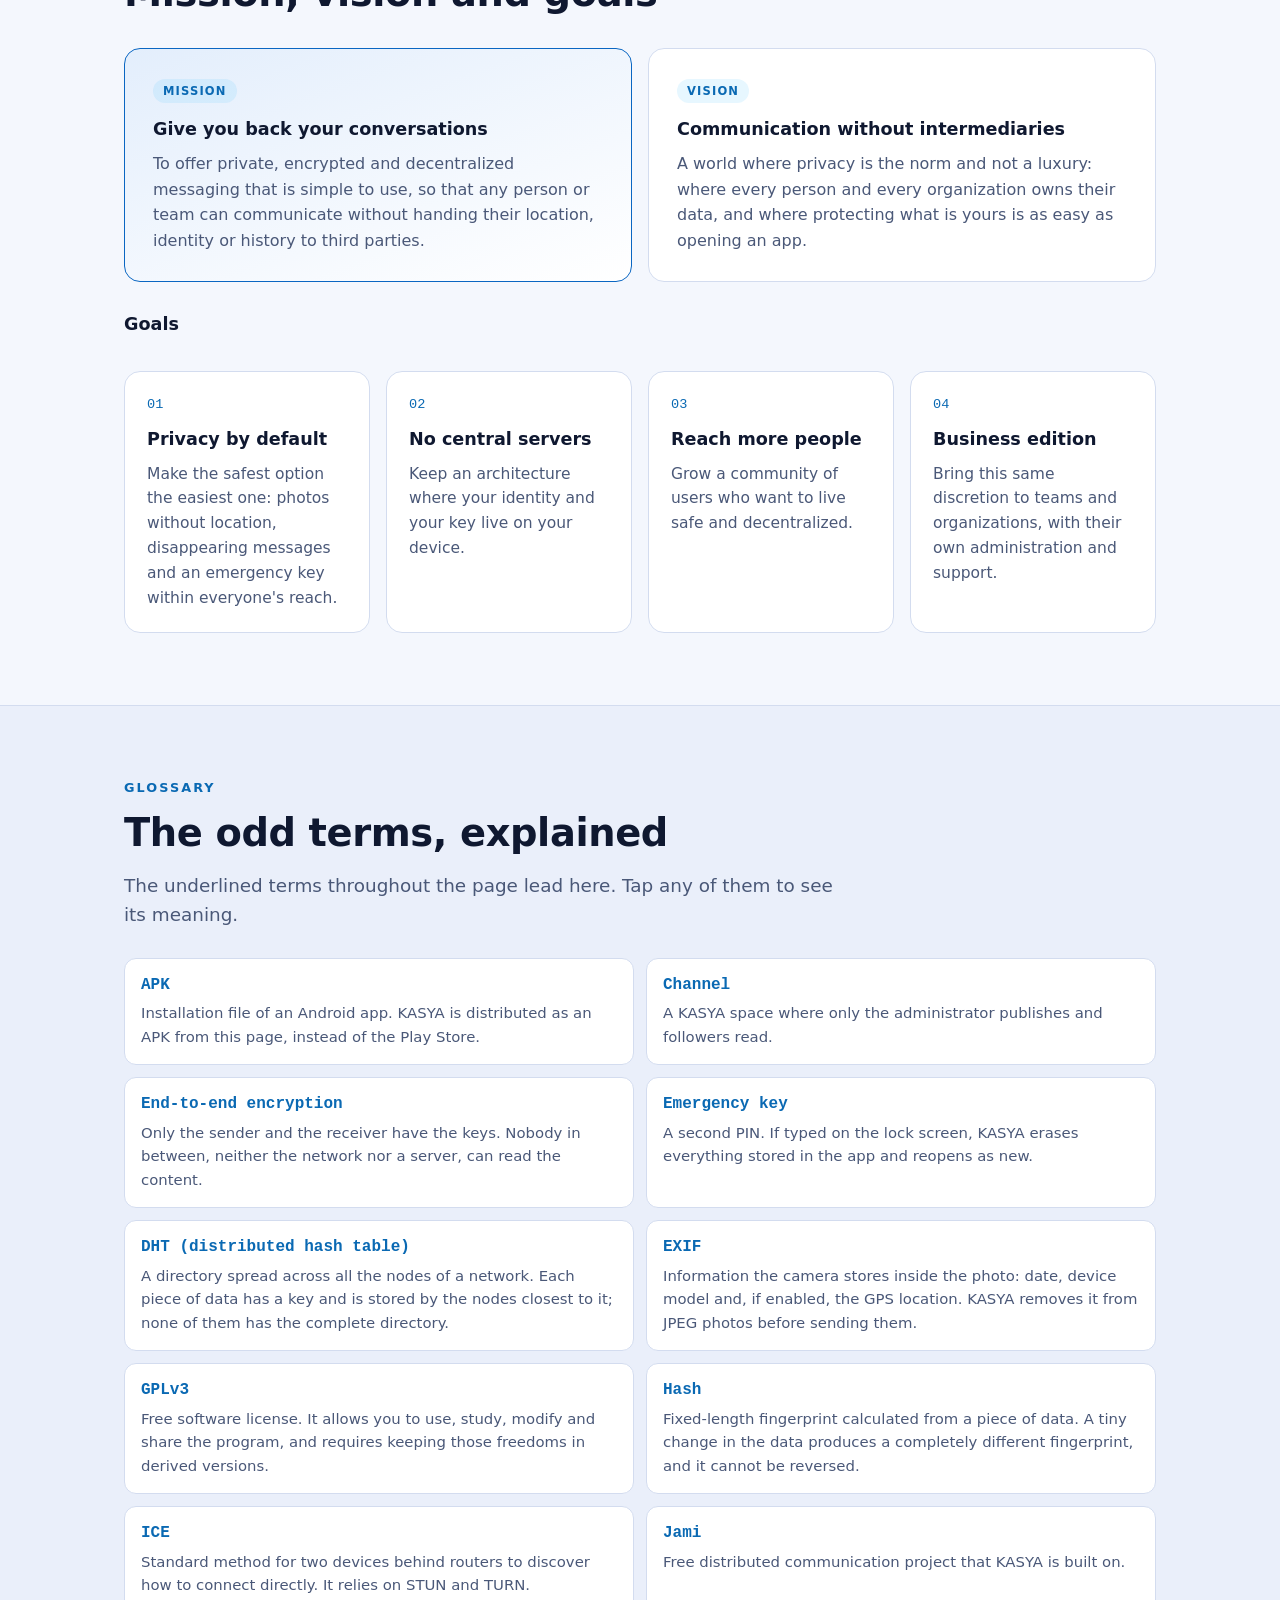
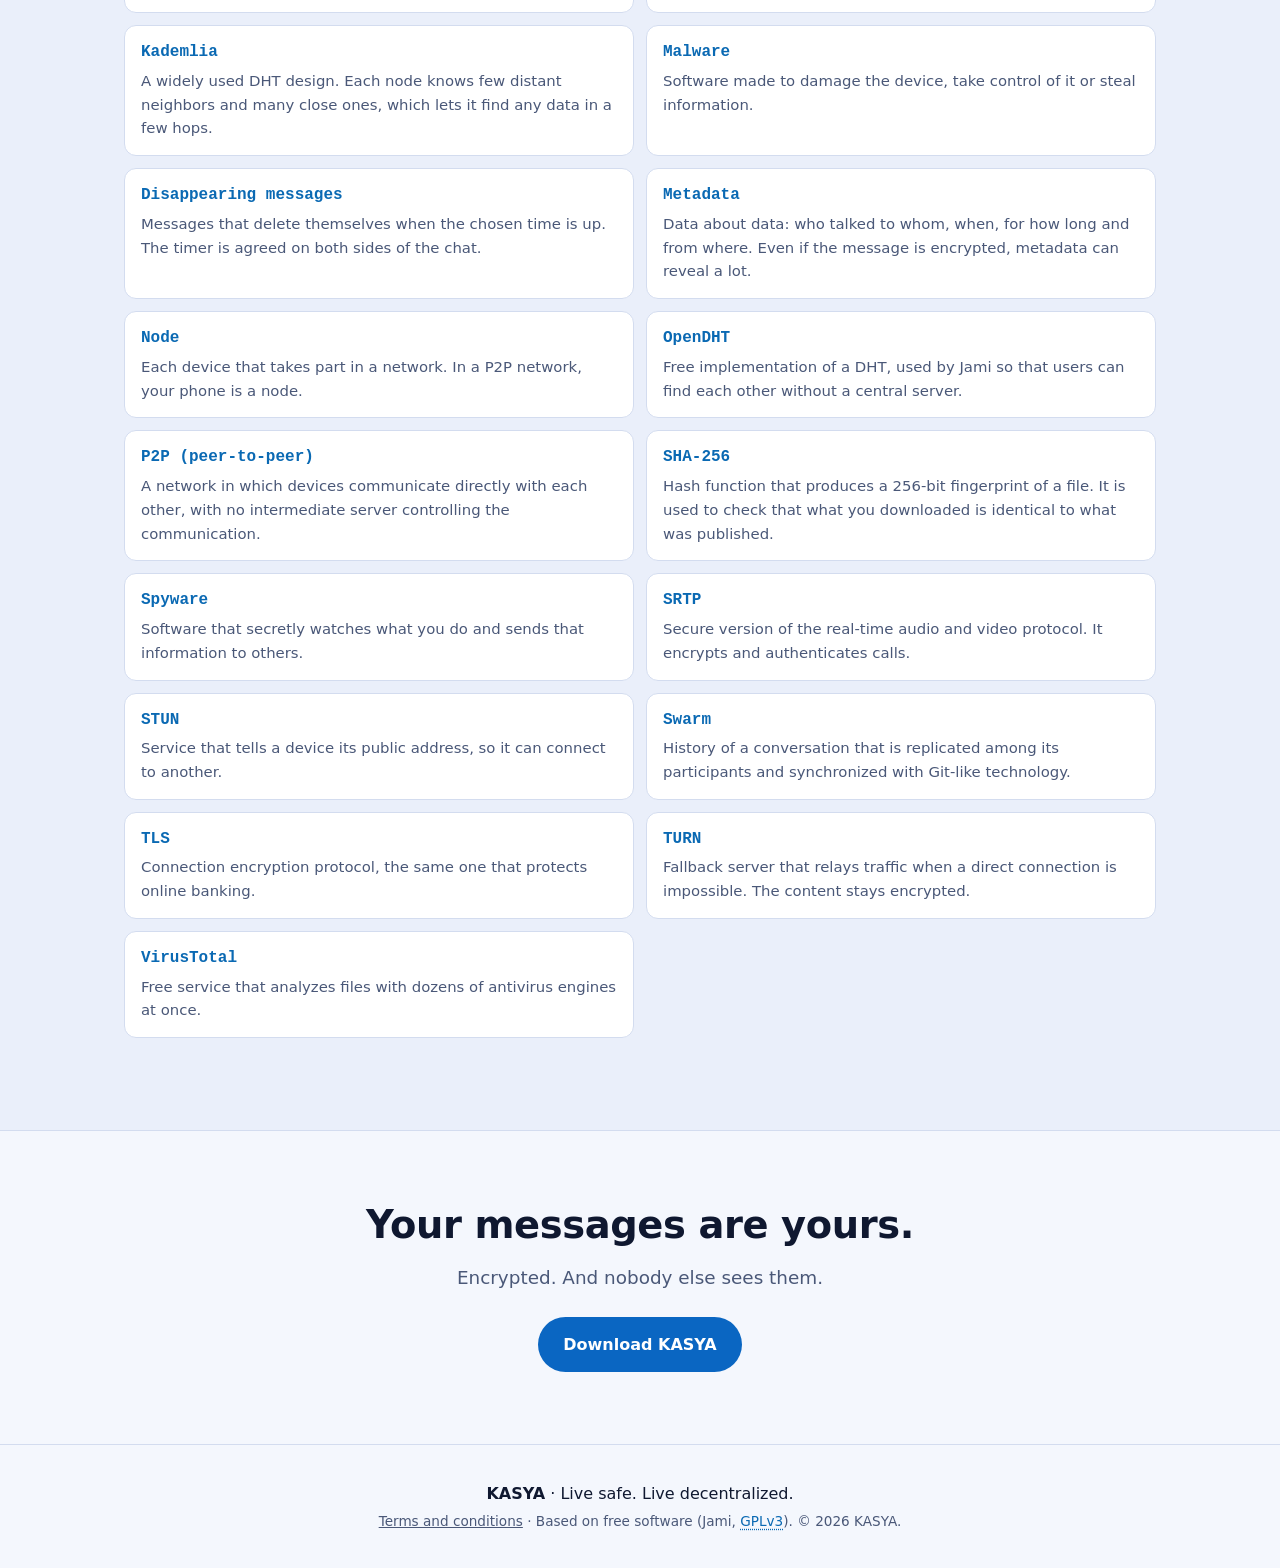
==== commit fb3f228b: "Sitio 1.1.2: novedades, version.json Co-Authored-By: Claude Sonnet 5.5 <noreply@anthropic.com>" ====
--- a/en/index.html
+++ b/en/index.html
@@ -21,6 +21,7 @@
   <nav id="menu">
     <a href="#protege">What protects you</a>
     <a href="#verifica">Verify</a>
+    <a href="#novedades">What's new</a>
     <a href="#instalar">Install</a>
     <a href="manual.html">Manual</a>
     <a href="#empresas">Business</a>
@@ -166,7 +167,13 @@
         <a class="btn btn-ghost" href="https://www.virustotal.com/gui/file/87adae7544fa2b68c842c85ddf21469ecbb16cf142b6f059fce0ee2dab5877d4" target="_blank" rel="noopener">See our report</a>
       </div>
     </div>
-    <p class="fine">Analysis result from November 2, 2026 on version 1.0; the analysis of 1.1.1 is in progress (compare its SHA-256 above). If any analysis shows you something you do not understand, write to us and we will clear it up.</p>
+    <p class="fine">Analysis result from November 2, 2026 on version 1.0; the analysis of 1.1.2 is in progress (compare its SHA-256 above). If any analysis shows you something you do not understand, write to us and we will clear it up.</p>
+  </section>
+
+  <section id="novedades" class="wrap section">
+    <p class="eyebrow">What's new</p>
+    <h2>Every version, with its improvements</h2>
+    <div id="changelog" class="changelog"></div>
   </section>
 
   <section id="instalar" class="band"><div class="wrap">
--- a/assets/style.css
+++ b/assets/style.css
@@ -303,3 +303,9 @@
 .lang-btn { display: grid; place-items: center; min-width: 40px; height: 38px; padding: 0 10px; border: 1px solid var(--line); border-radius: 10px; color: var(--text); text-decoration: none; font-size: .8rem; font-weight: 700; letter-spacing: .06em; }
 .lang-btn:hover { background: var(--card); }
 @media (max-width: 1000px) { .nav nav { margin-left: 0; } .nav nav + .nav-tools, .nav-tools { margin-left: auto; } }
+
+/* Novedades */
+.changelog { display: grid; gap: 10px; max-width: 760px; }
+.changelog details { background: var(--card); border: 1px solid var(--line); border-radius: 12px; padding: 12px 16px; }
+.changelog summary { cursor: pointer; font-weight: 700; }
+.changelog ul { margin: 10px 0 2px; padding-left: 20px; line-height: 1.55; }
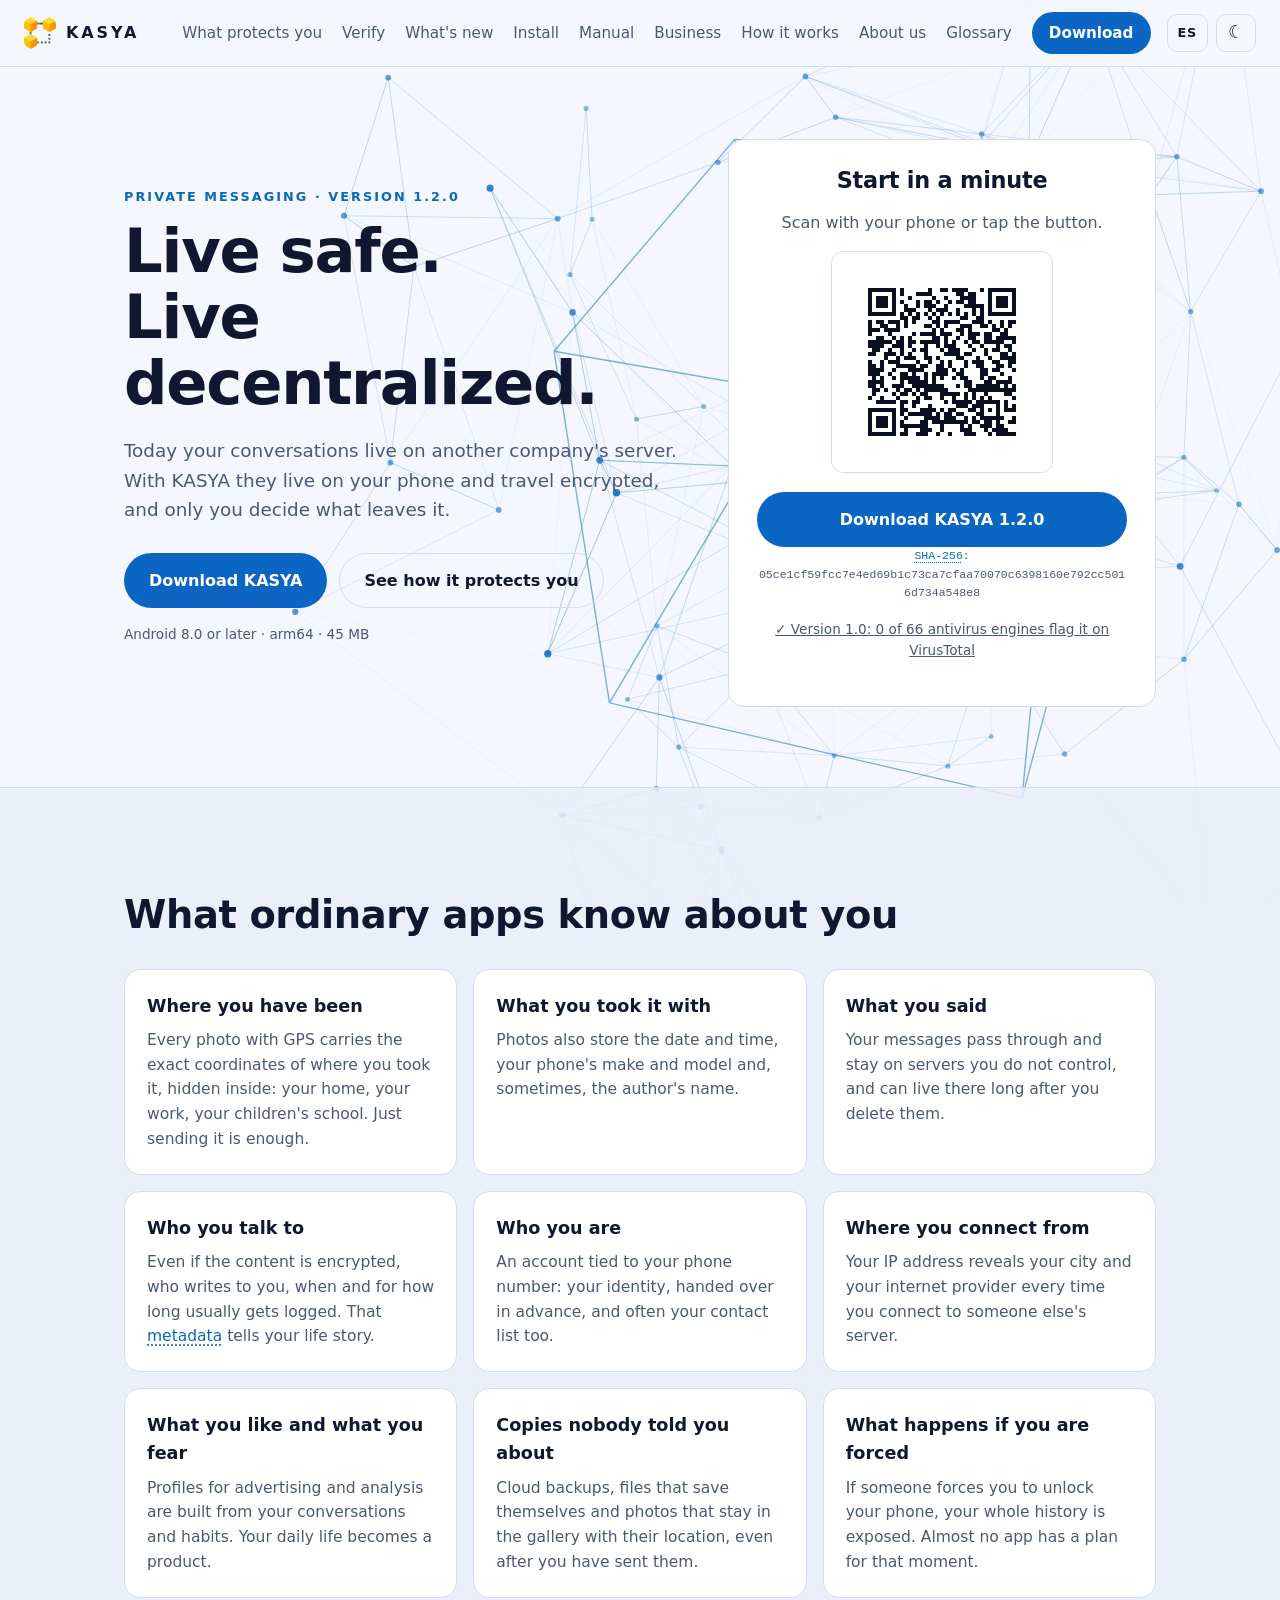
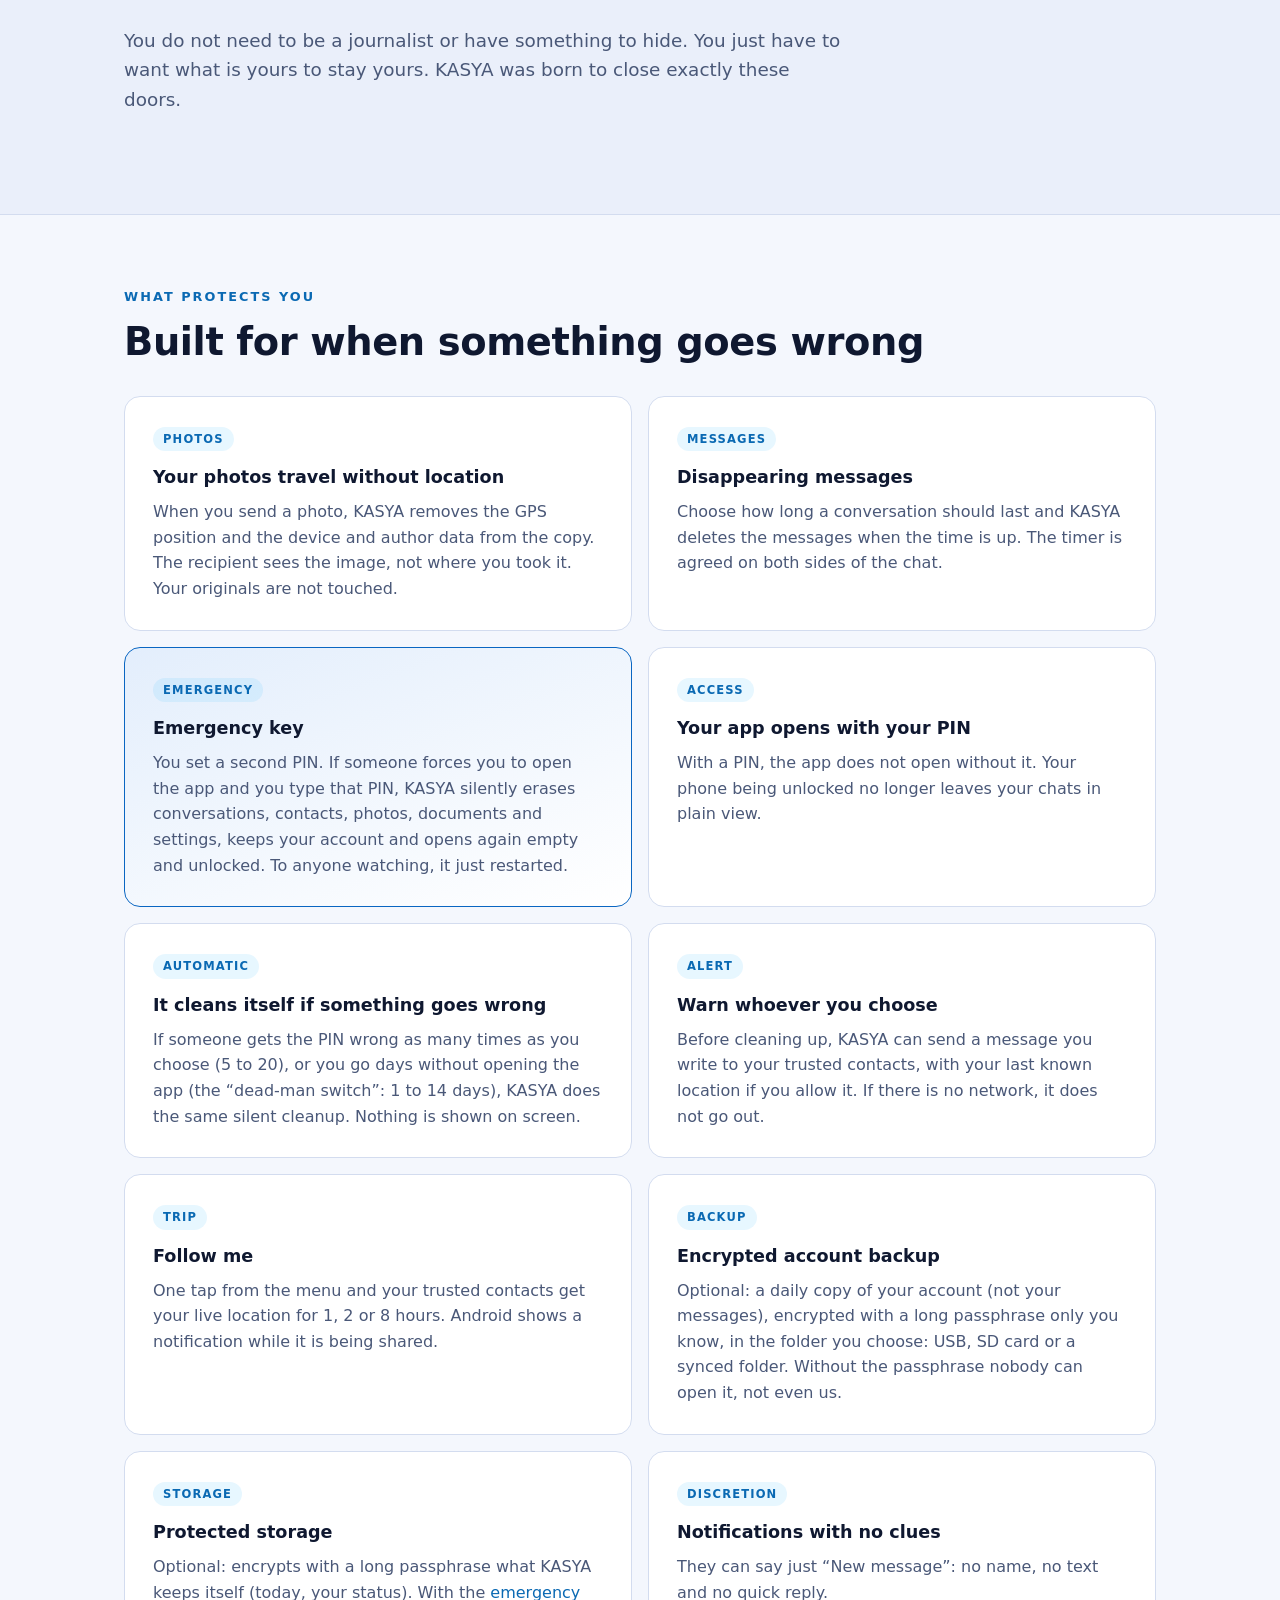
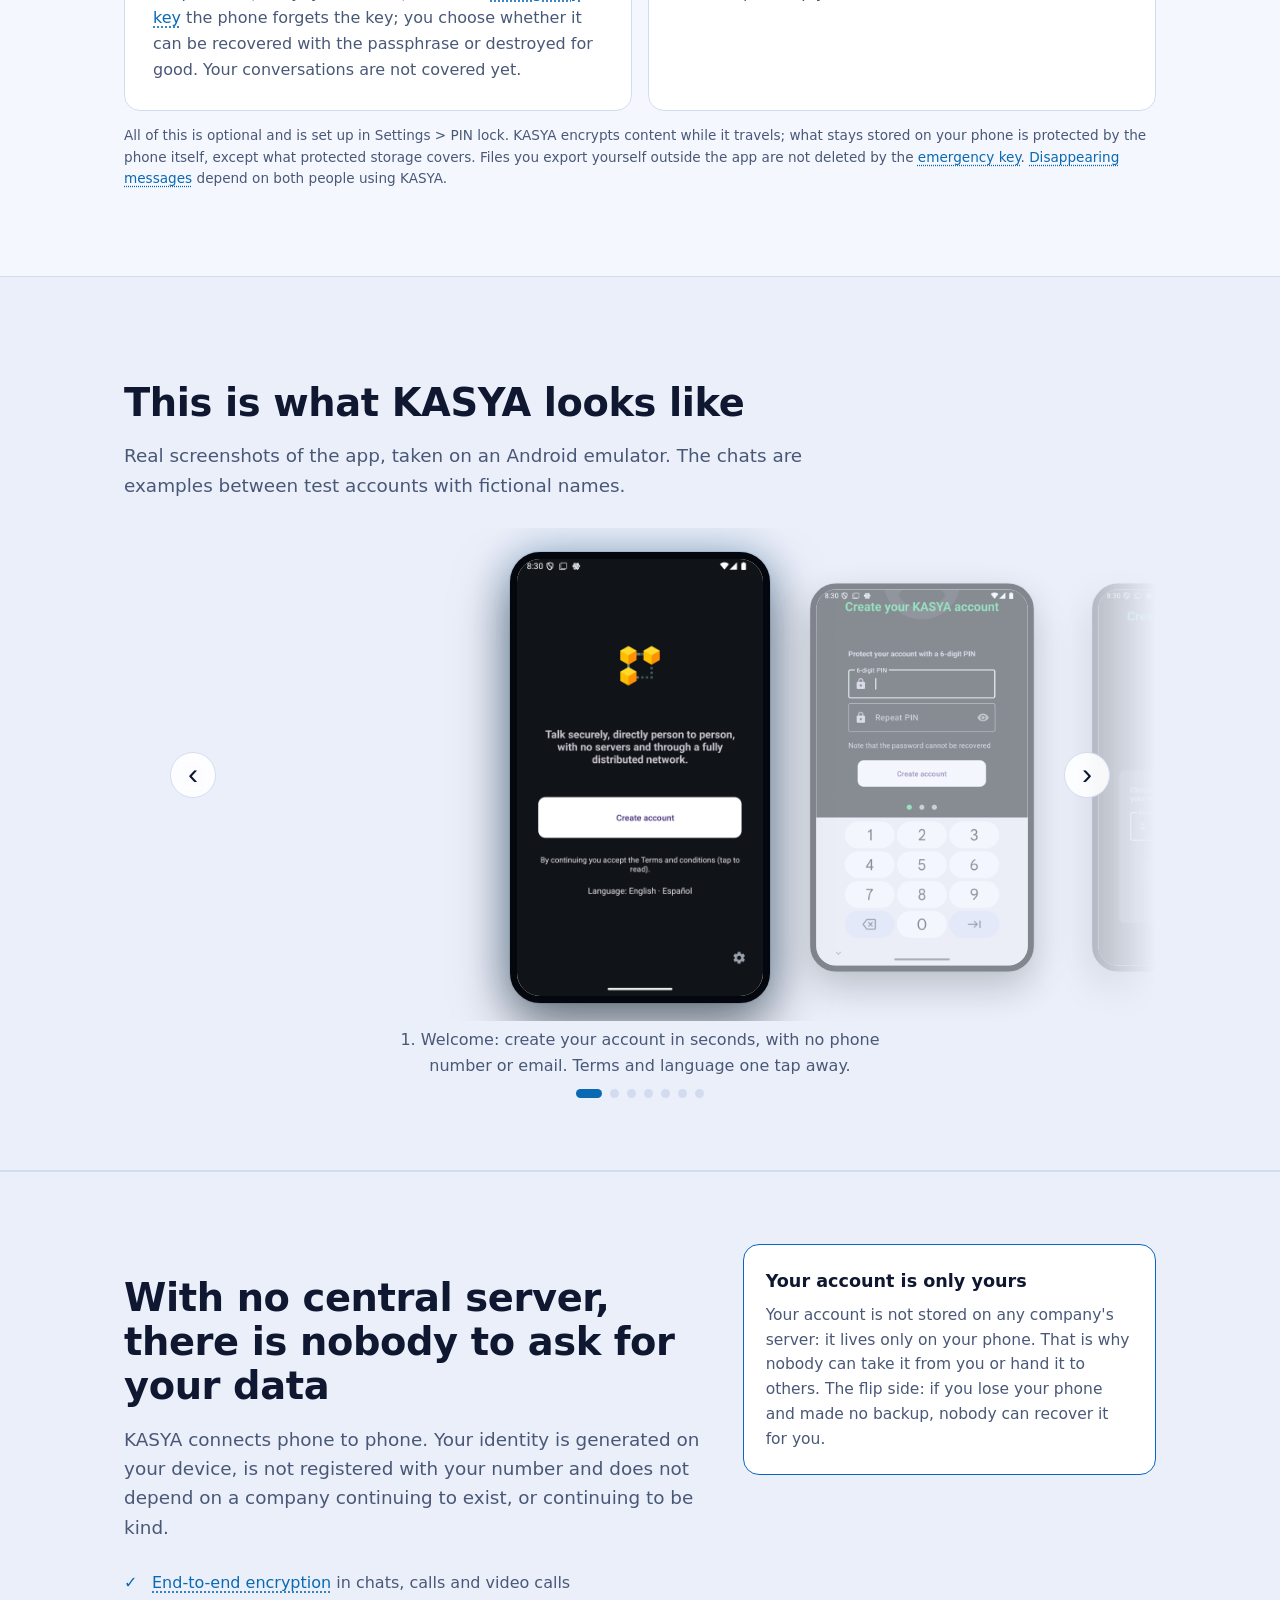
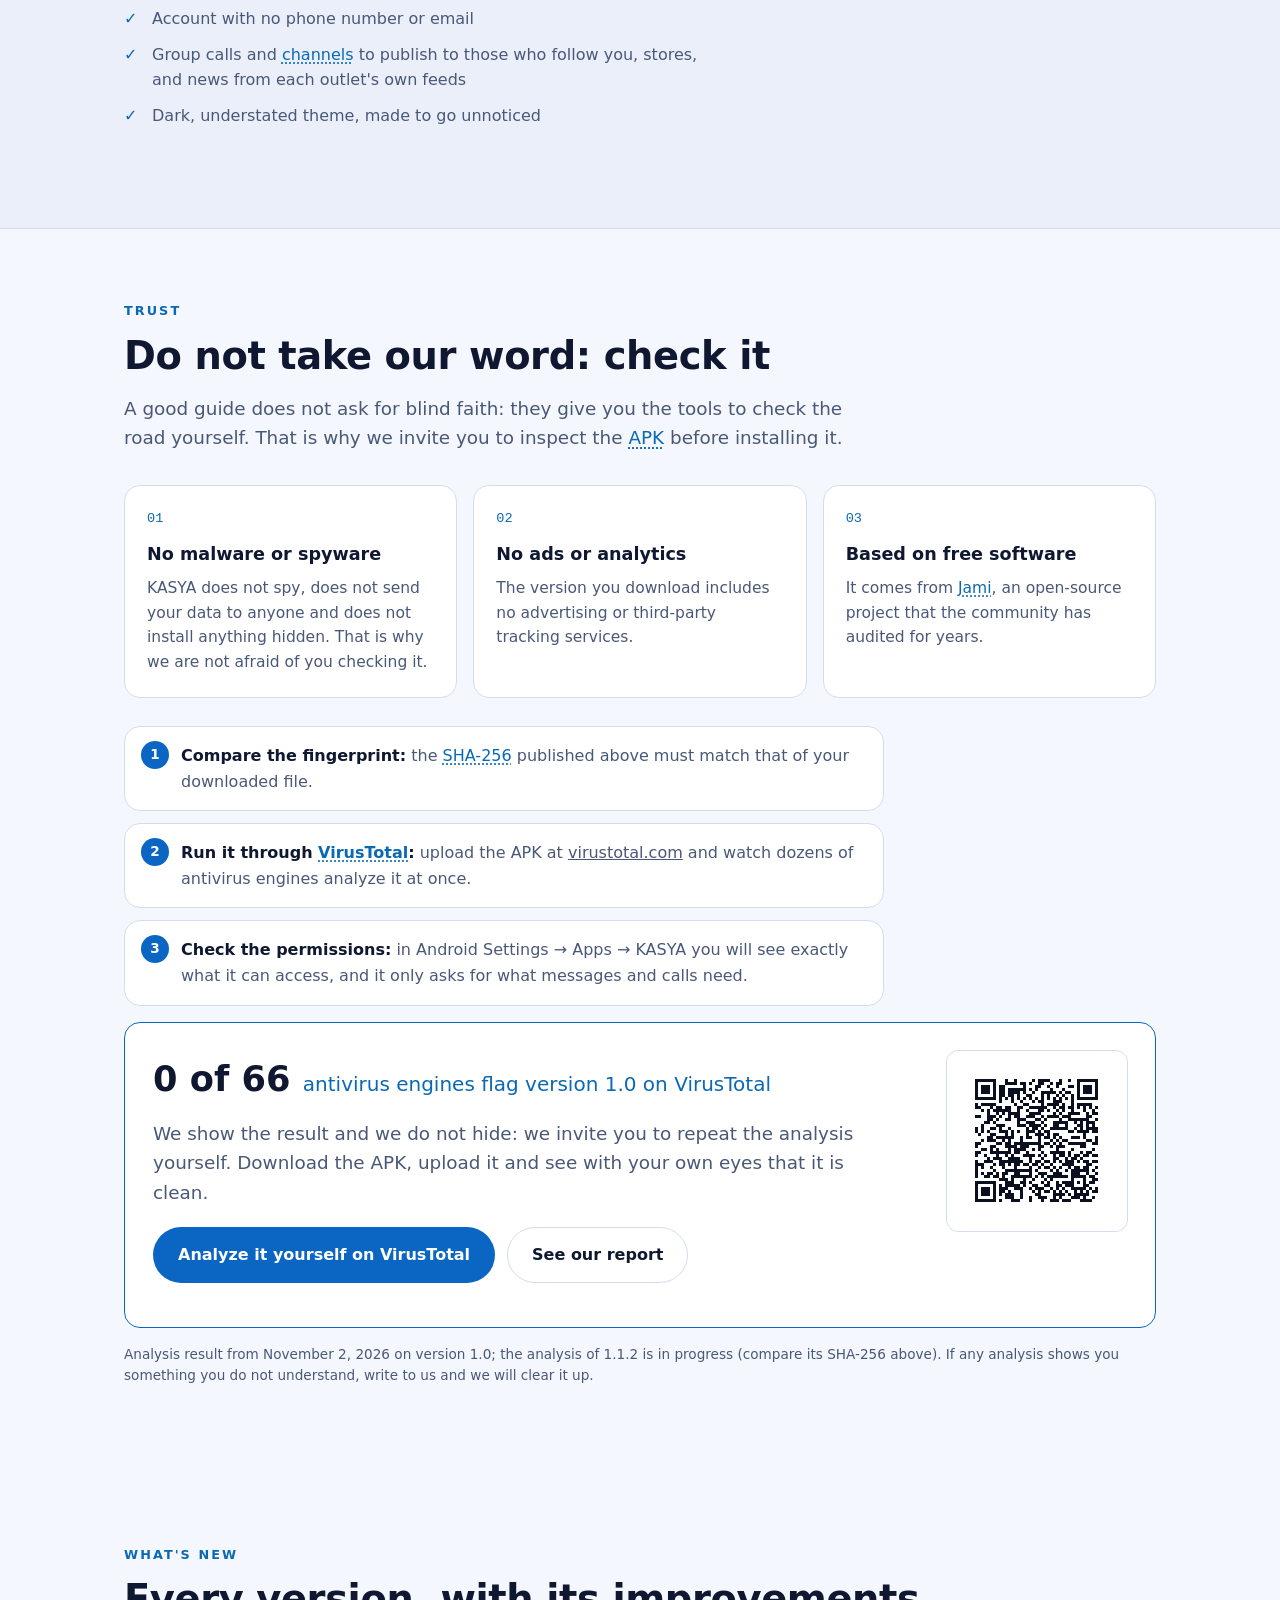
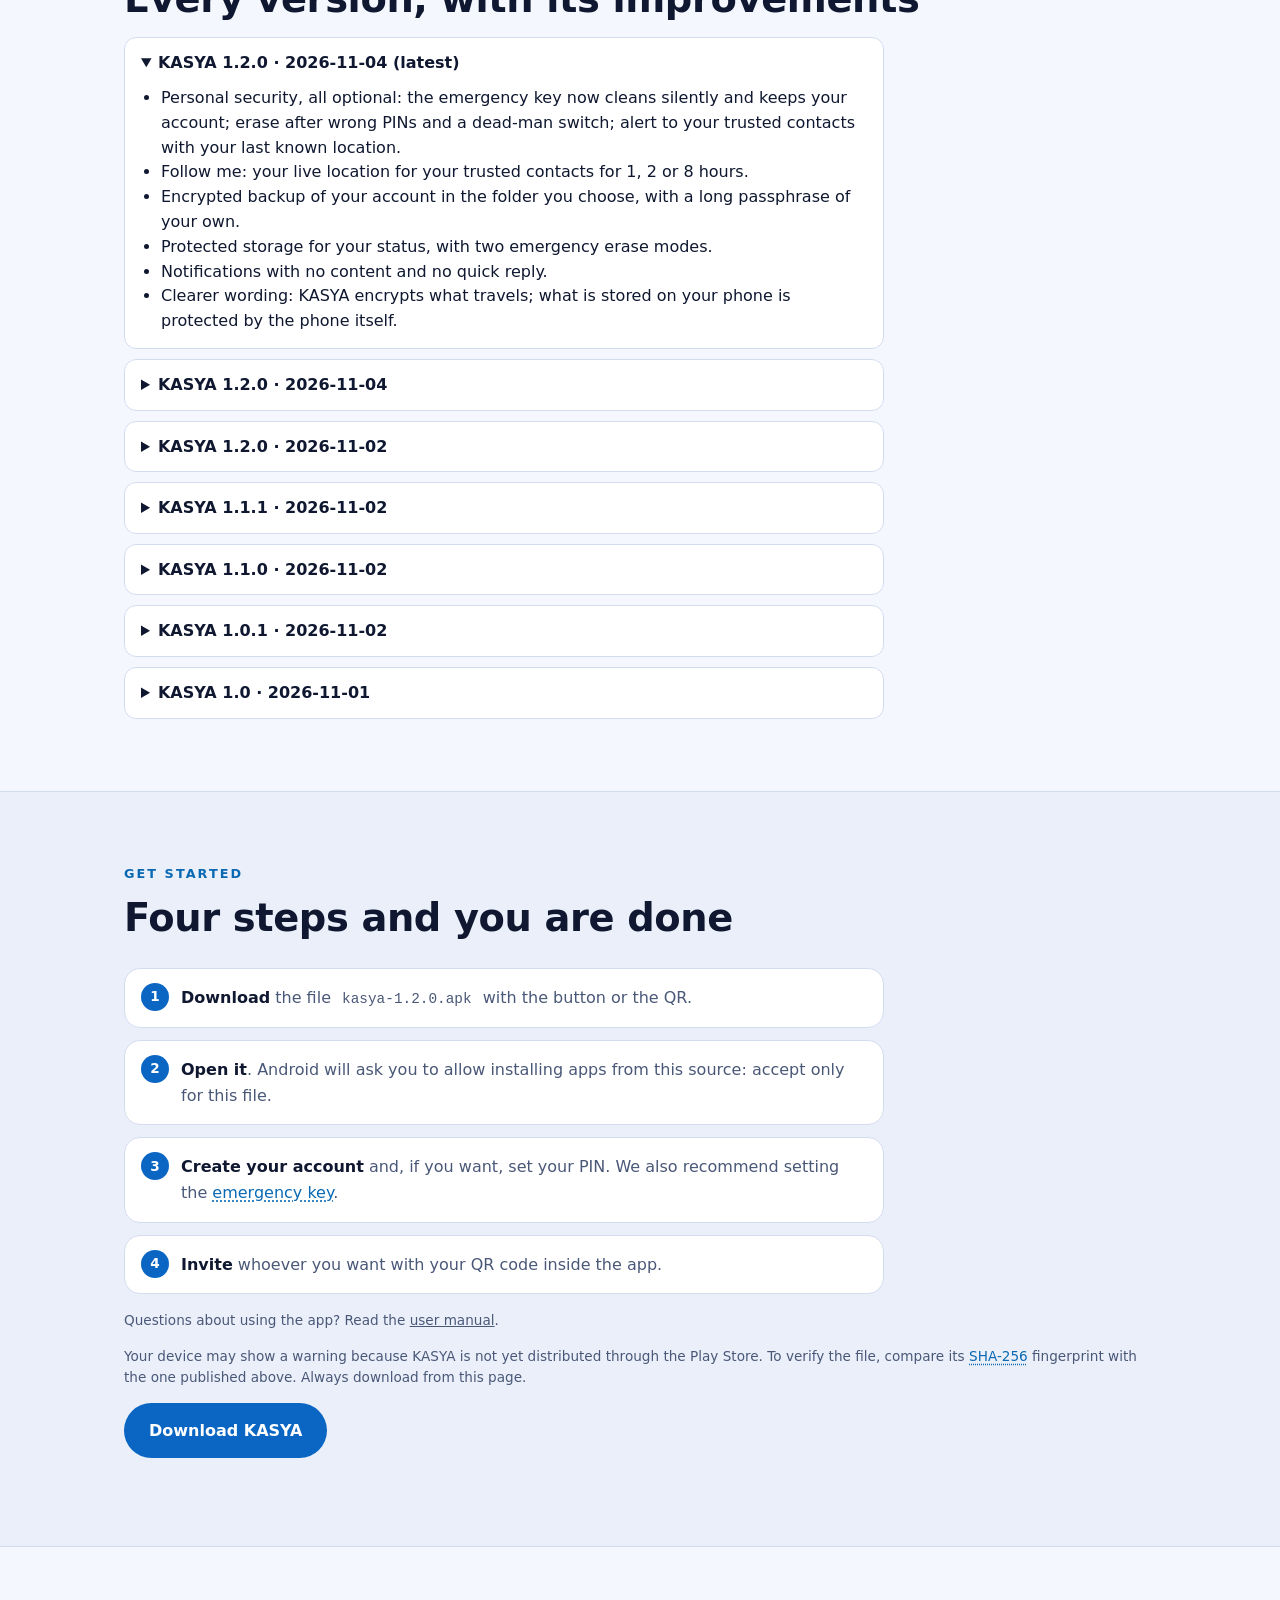
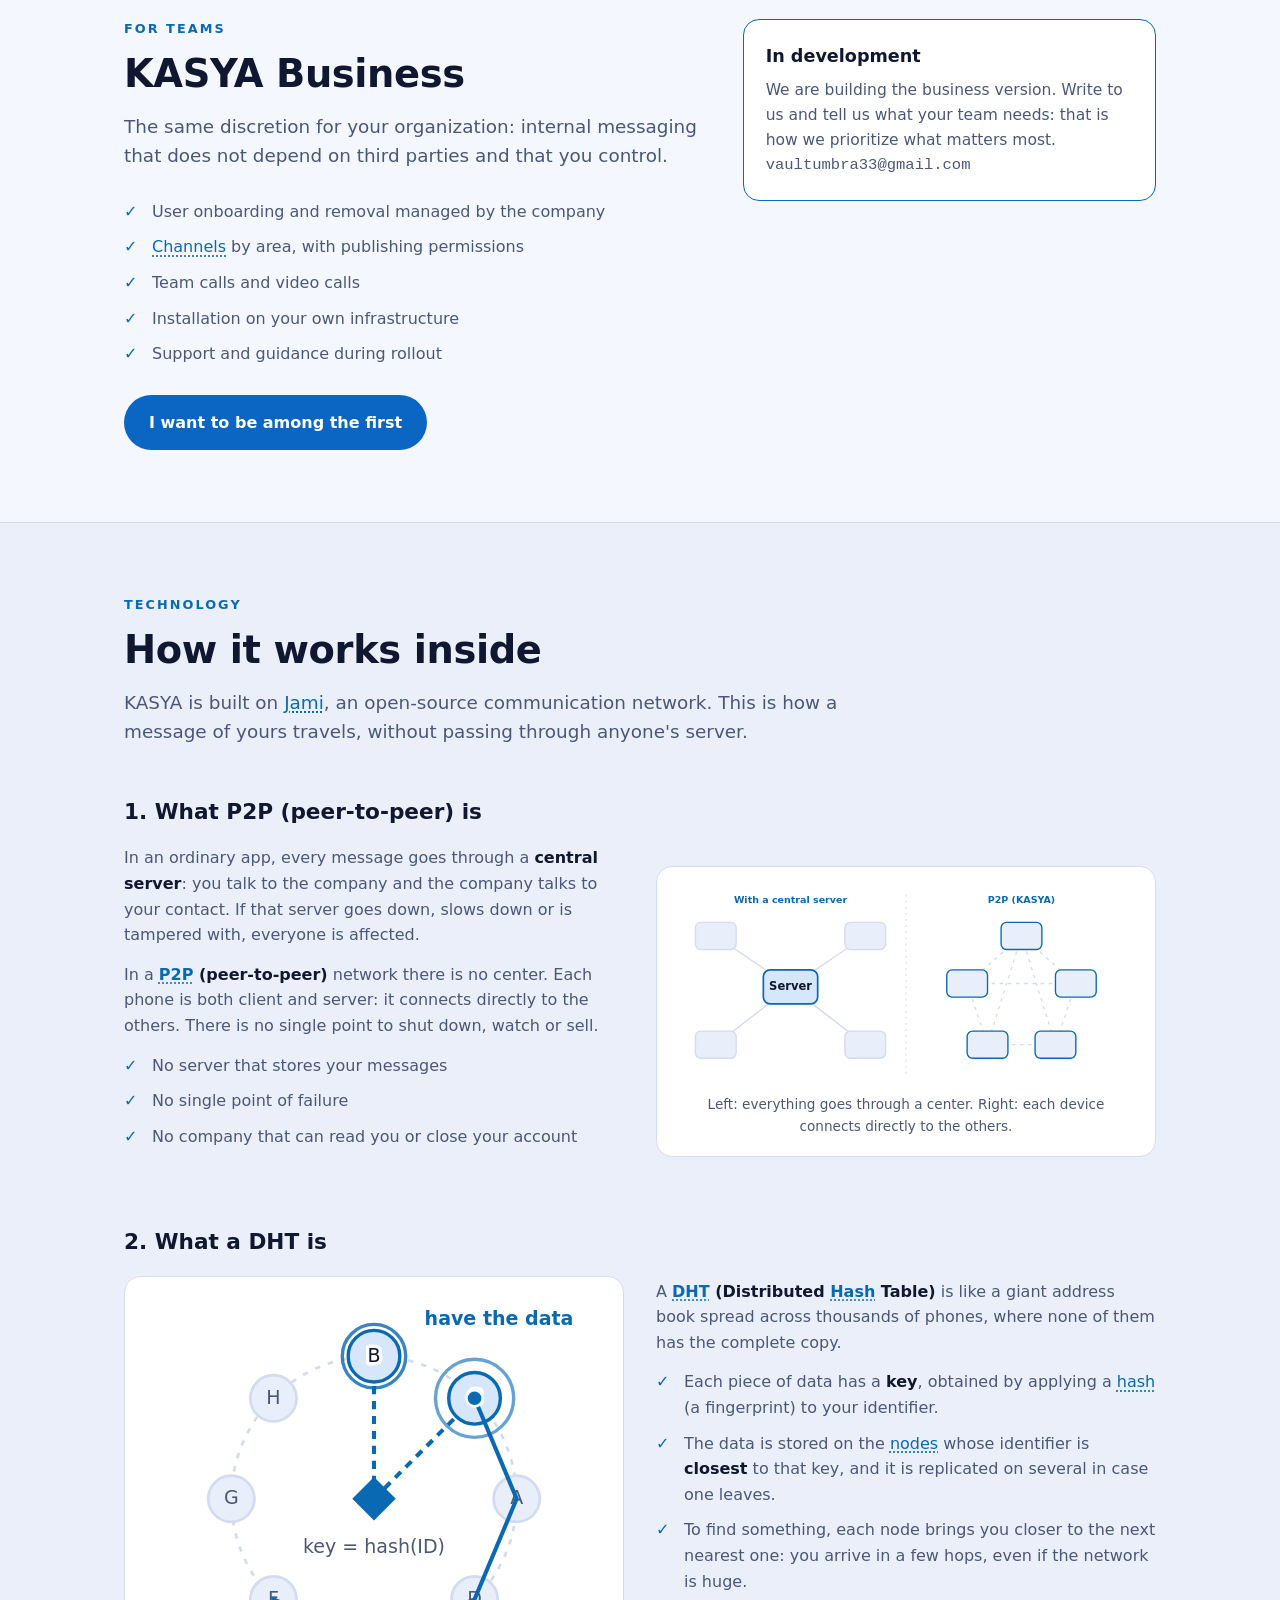
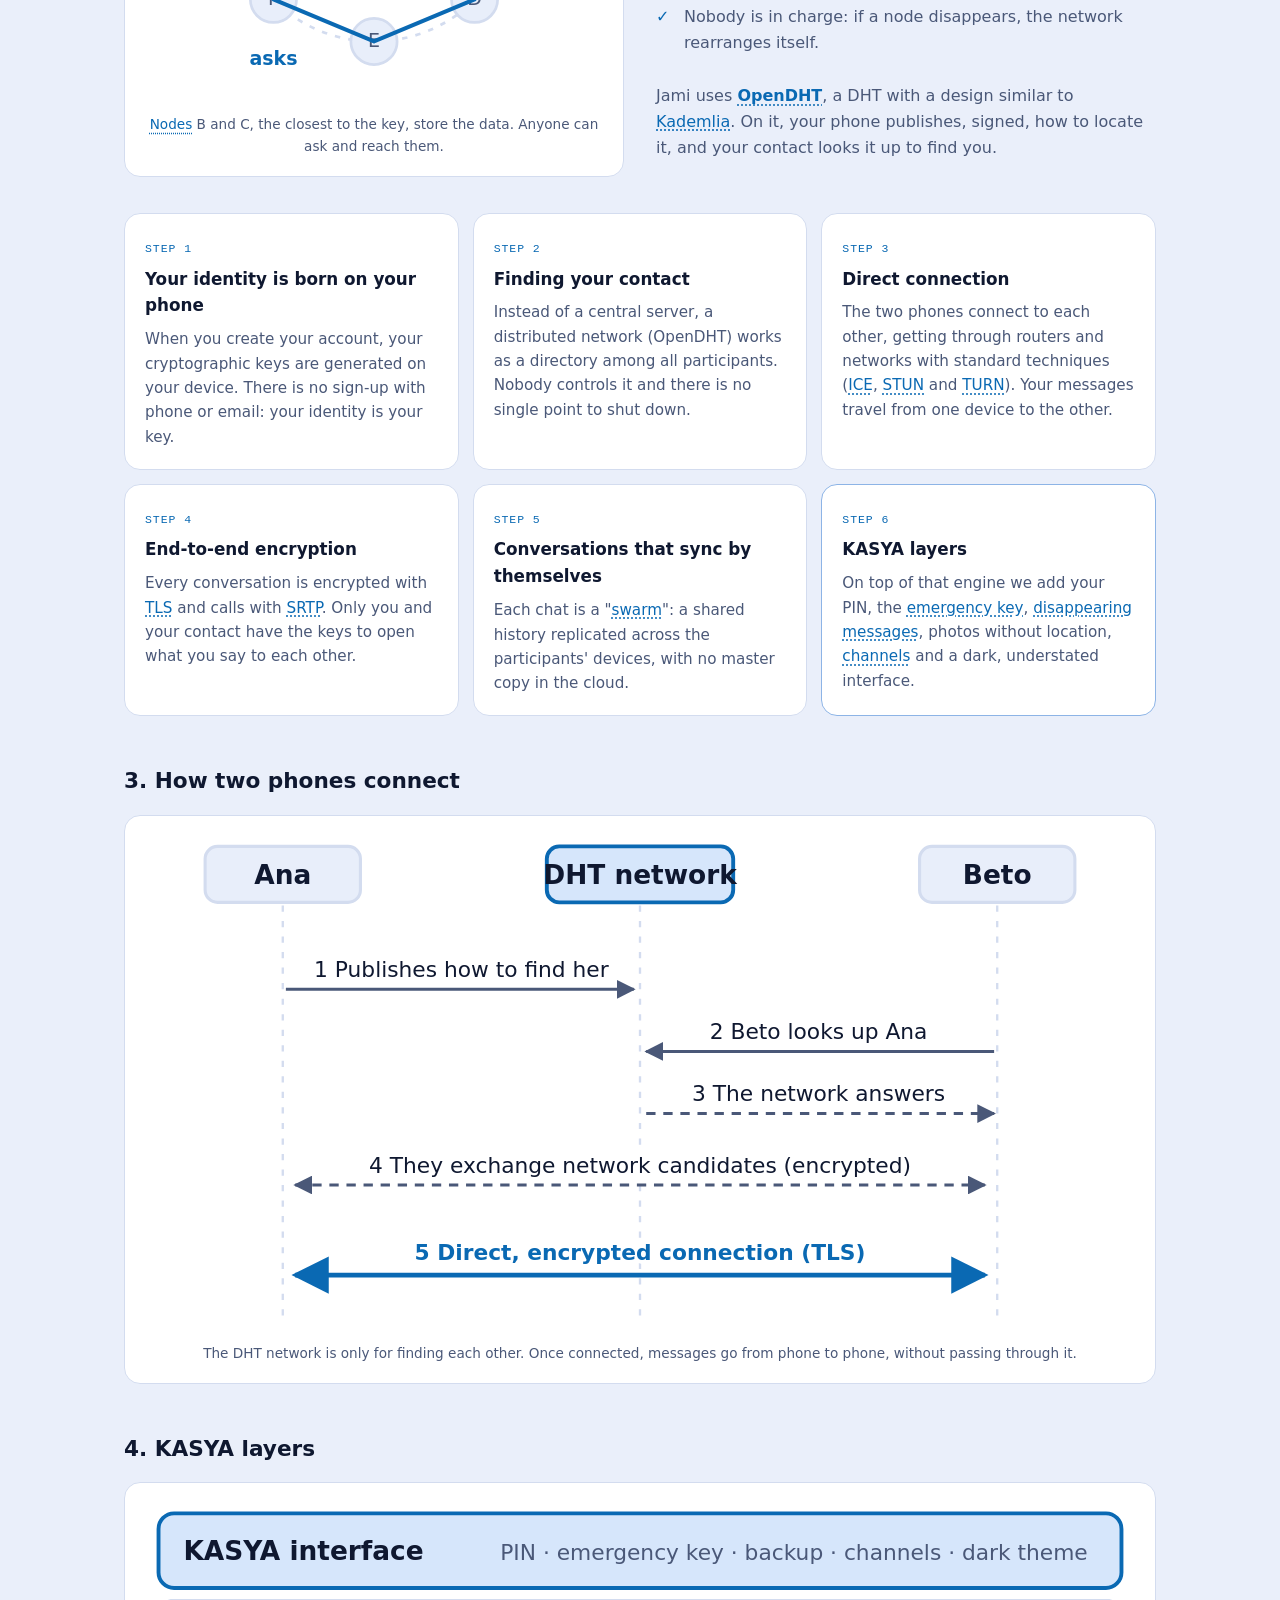
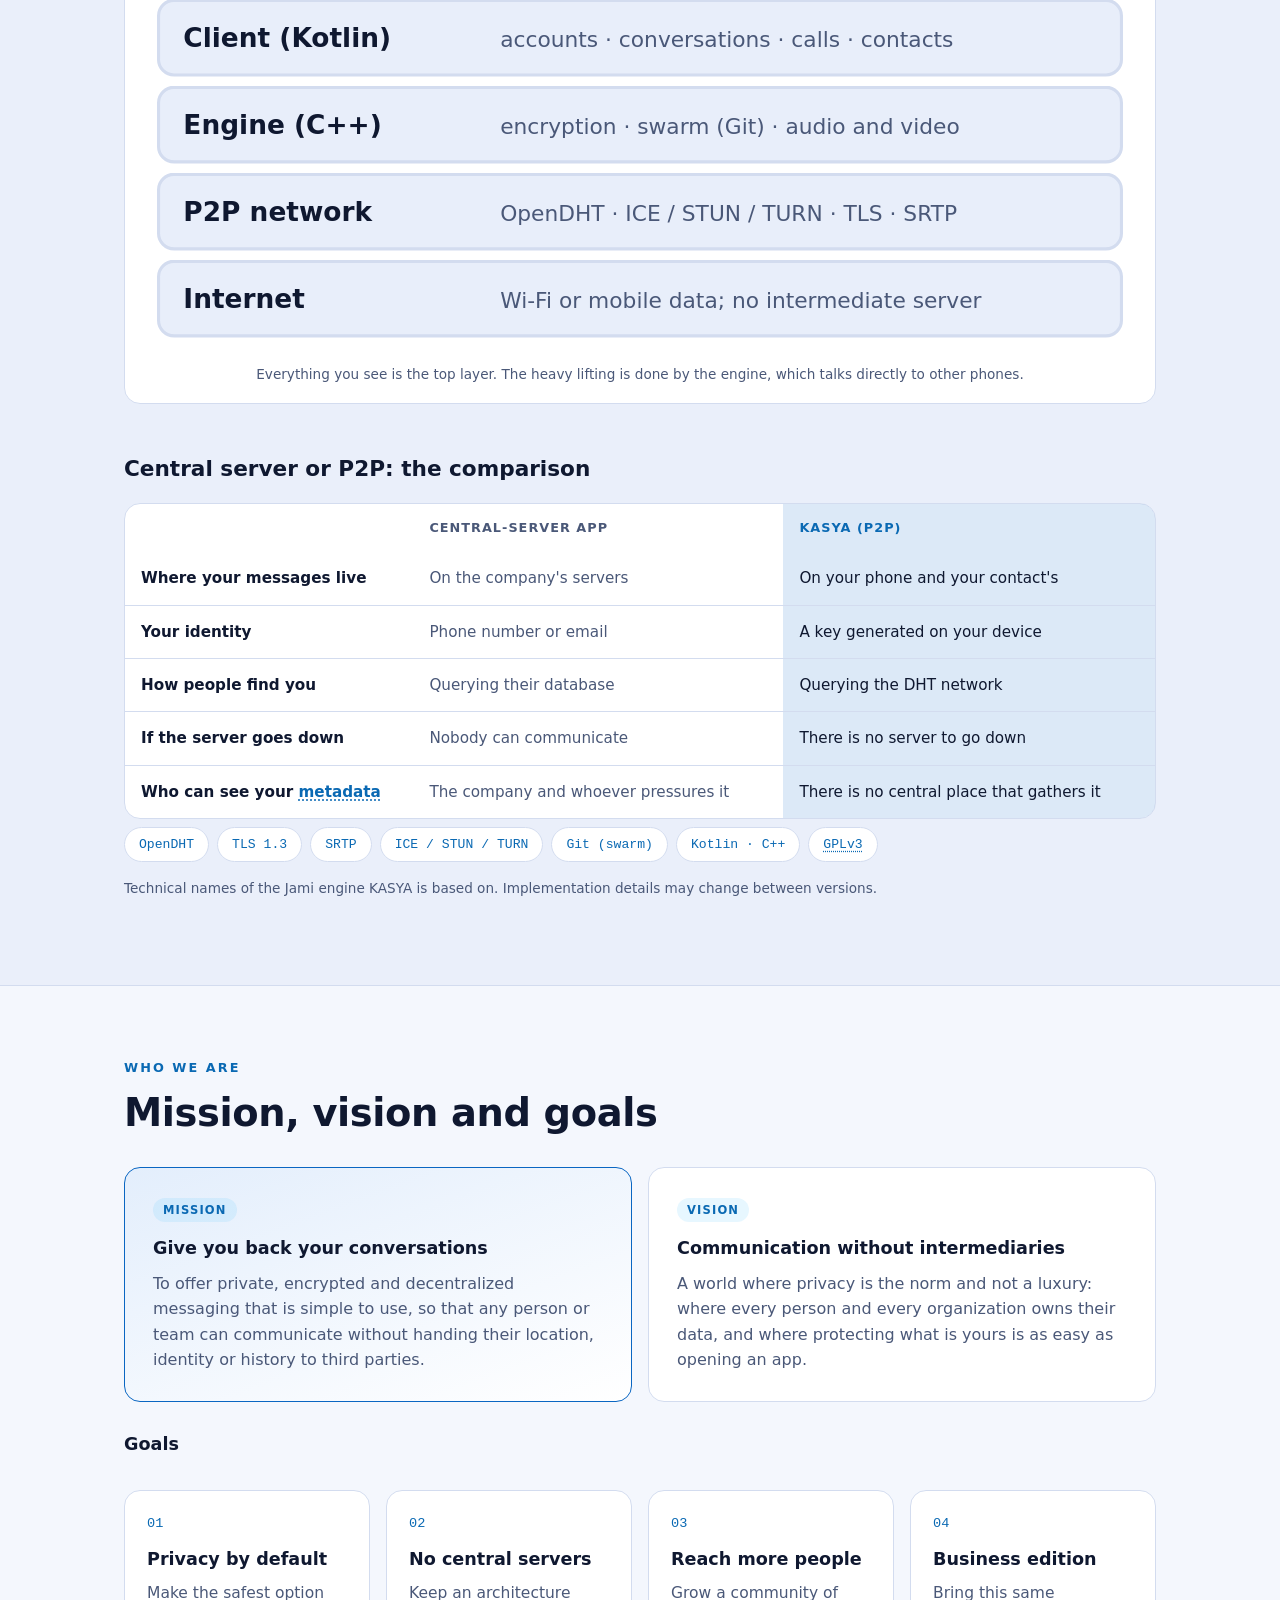
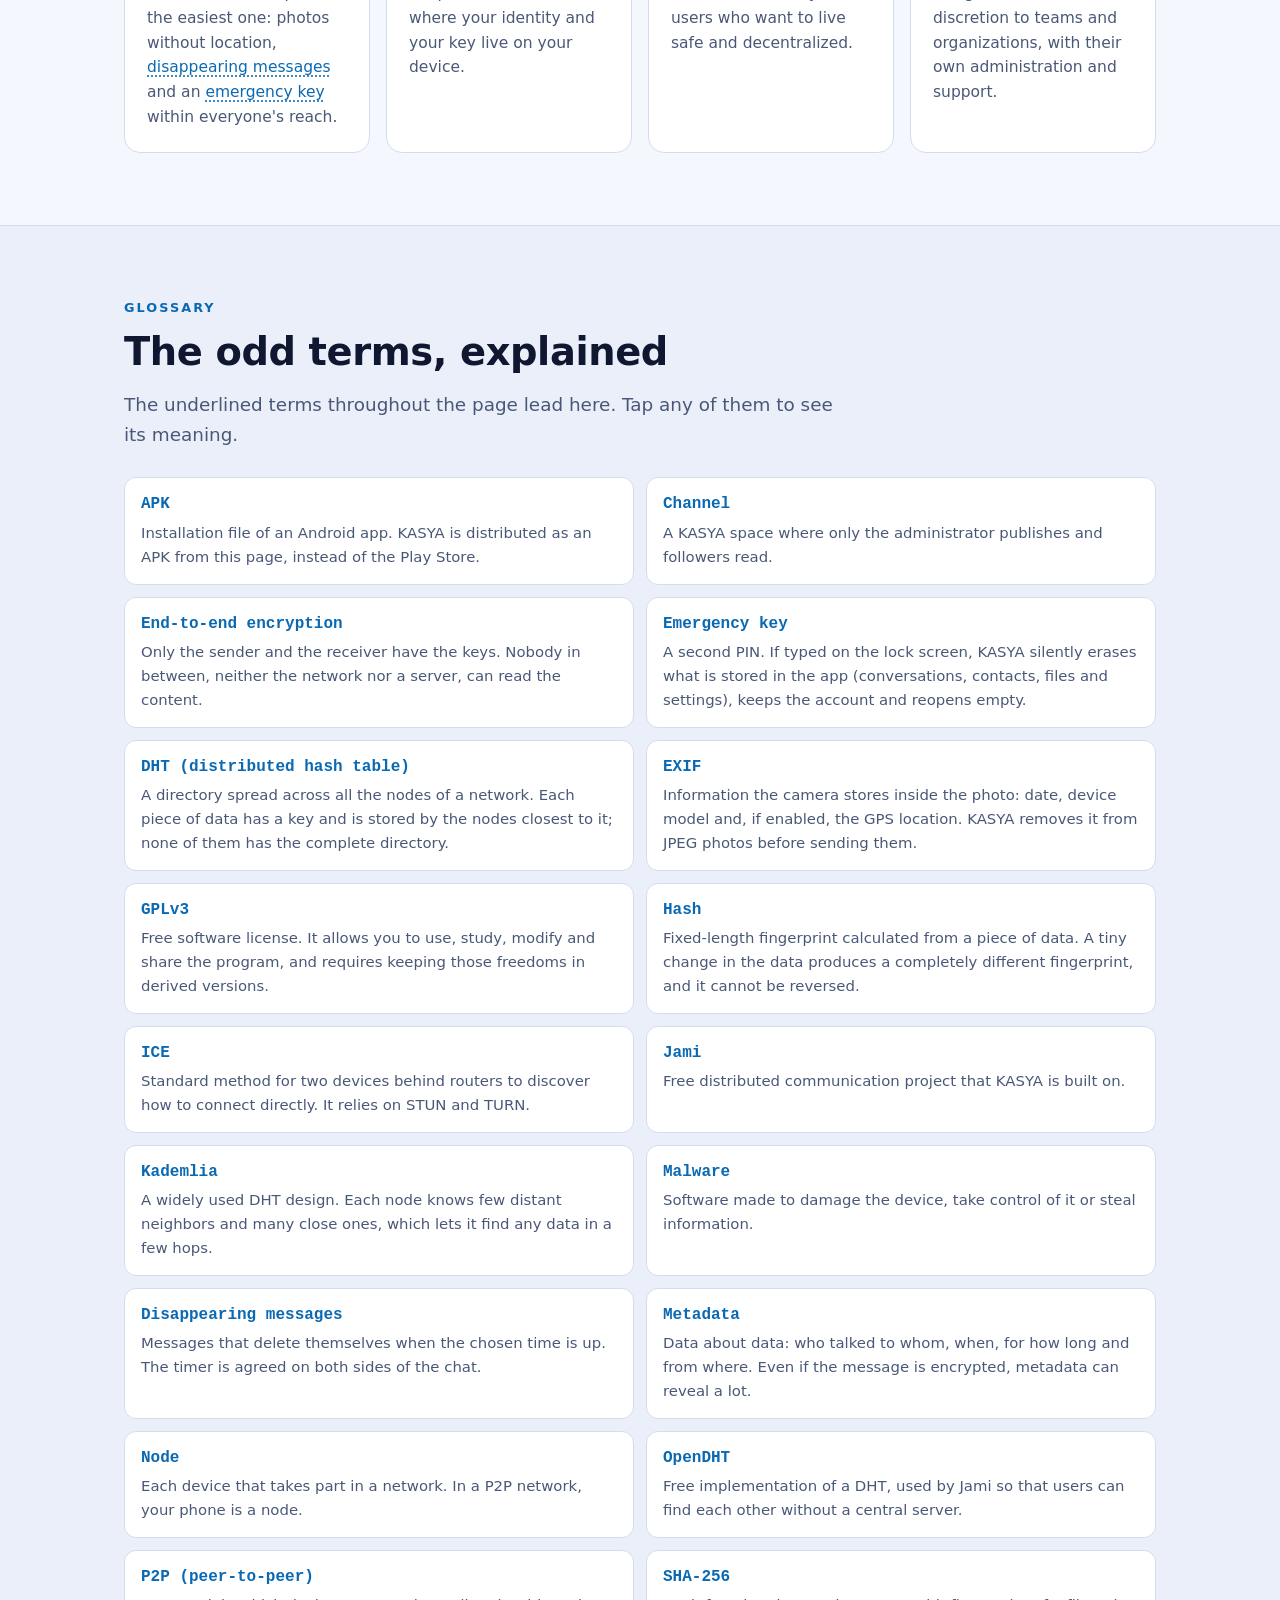
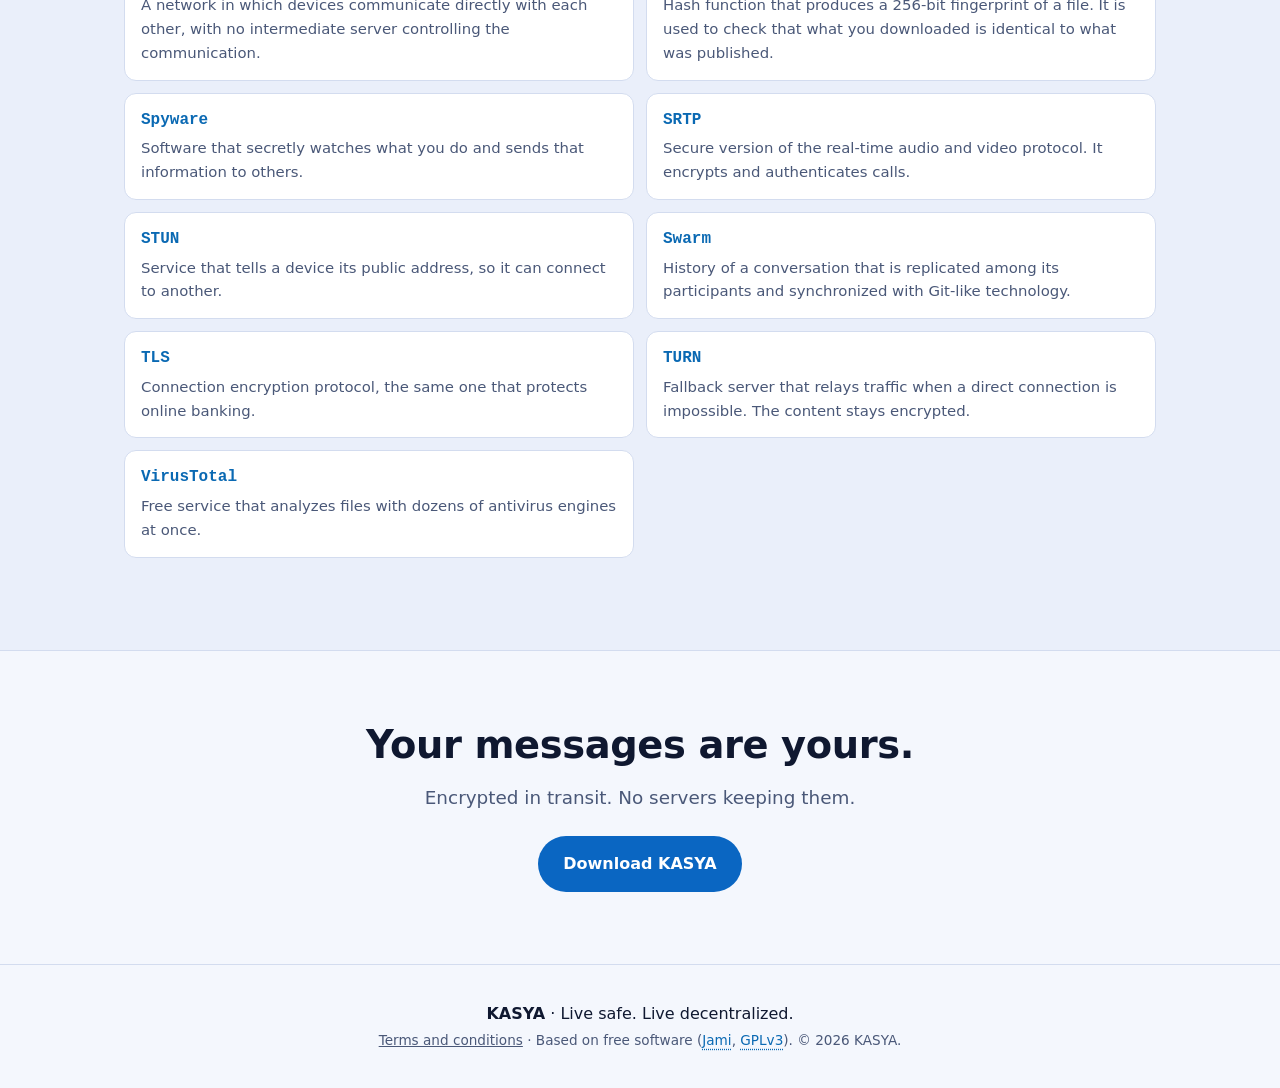
==== commit 105646f9: "Sitio 1.2.0: SEO (sitemap, robots, canonical, hreflang), novedades" ====
--- a/en/index.html
+++ b/en/index.html
@@ -5,11 +5,20 @@
 <meta name="viewport" content="width=device-width, initial-scale=1">
 <title>KASYA — Live safe. Live decentralized.</title>
 <meta name="description" content="KASYA is private messaging with no central servers: photos without location, disappearing messages and an emergency key that erases everything. Download the APK.">
+<link rel="canonical" href="https://vaultumbra33-droid.github.io/kasya/en/index.html">
+<link rel="alternate" hreflang="es" href="https://vaultumbra33-droid.github.io/kasya/index.html">
+<link rel="alternate" hreflang="en" href="https://vaultumbra33-droid.github.io/kasya/en/index.html">
+<link rel="alternate" hreflang="x-default" href="https://vaultumbra33-droid.github.io/kasya/index.html">
+<meta property="og:url" content="https://vaultumbra33-droid.github.io/kasya/en/index.html">
+<meta property="og:site_name" content="KASYA">
+<meta property="og:locale" content="en_US">
+<meta property="og:image" content="https://vaultumbra33-droid.github.io/kasya/assets/icon.png">
+<meta name="twitter:card" content="summary">
+<meta name="robots" content="index,follow">
 <meta name="theme-color" content="#0b1020">
 <meta property="og:title" content="KASYA — Live safe. Live decentralized.">
 <meta property="og:description" content="Photos without location, disappearing messages and an emergency key. No central servers.">
 <meta property="og:type" content="website">
-<link rel="alternate" hreflang="es" href="../index.html">
 <link rel="icon" href="../assets/icon.png">
 <link rel="stylesheet" href="../assets/style.css?v=20261102m">
 <script>document.documentElement.classList.add('js');try{localStorage.setItem('kasya-lang','en');var t=localStorage.getItem('kasya-theme');if(!t)t=matchMedia('(prefers-color-scheme: light)').matches?'light':'dark';document.documentElement.setAttribute('data-theme',t)}catch(e){document.documentElement.setAttribute('data-theme','dark')}</script>
@@ -43,7 +52,7 @@
     <div class="hero-copy">
       <p class="eyebrow">Private messaging · Version <span data-version>1.0</span></p>
       <h1>Live safe.<br>Live decentralized.</h1>
-      <p class="lead">Today your conversations live on another company's server. With KASYA they live on your phone, encrypted,
+      <p class="lead">Today your conversations live on another company's server. With KASYA they live on your phone and travel encrypted,
         and only you decide what leaves it.</p>
       <div class="cta">
         <a class="btn" id="download-btn" href="#descargar">Download KASYA</a>
@@ -97,15 +106,45 @@
       <article class="card big accent">
         <span class="badge">Emergency</span>
         <h3>Emergency key</h3>
-        <p>You set a second PIN. If someone forces you to open the app and you type that PIN, KASYA erases everything: accounts, messages, photos, documents and settings, and opens again as new. To anyone watching, it just restarted.</p>
+        <p>You set a second PIN. If someone forces you to open the app and you type that PIN, KASYA silently erases conversations, contacts, photos, documents and settings, keeps your account and opens again empty and unlocked. To anyone watching, it just restarted.</p>
       </article>
       <article class="card big">
         <span class="badge">Access</span>
         <h3>Your app opens with your PIN</h3>
-        <p>With a PIN, nobody gets in. Your phone being unlocked no longer means your chats are exposed.</p>
-      </article>
-    </div>
-    <p class="fine">Files you export yourself outside the app are not deleted by the <a class="term" href="#g-clave-emergencia">emergency key</a>. <a class="term" href="#g-mensajes-temporales">Disappearing messages</a> depend on both people using KASYA.</p>
+        <p>With a PIN, the app does not open without it. Your phone being unlocked no longer leaves your chats in plain view.</p>
+      </article>
+      <article class="card big">
+        <span class="badge">Automatic</span>
+        <h3>It cleans itself if something goes wrong</h3>
+        <p>If someone gets the PIN wrong as many times as you choose (5 to 20), or you go days without opening the app (the “dead-man switch”: 1 to 14 days), KASYA does the same silent cleanup. Nothing is shown on screen.</p>
+      </article>
+      <article class="card big">
+        <span class="badge">Alert</span>
+        <h3>Warn whoever you choose</h3>
+        <p>Before cleaning up, KASYA can send a message you write to your trusted contacts, with your last known location if you allow it. If there is no network, it does not go out.</p>
+      </article>
+      <article class="card big">
+        <span class="badge">Trip</span>
+        <h3>Follow me</h3>
+        <p>One tap from the menu and your trusted contacts get your live location for 1, 2 or 8 hours. Android shows a notification while it is being shared.</p>
+      </article>
+      <article class="card big">
+        <span class="badge">Backup</span>
+        <h3>Encrypted account backup</h3>
+        <p>Optional: a daily copy of your account (not your messages), encrypted with a long passphrase only you know, in the folder you choose: USB, SD card or a synced folder. Without the passphrase nobody can open it, not even us.</p>
+      </article>
+      <article class="card big">
+        <span class="badge">Storage</span>
+        <h3>Protected storage</h3>
+        <p>Optional: encrypts with a long passphrase what KASYA keeps itself (today, your status). With the <a class="term" href="#g-clave-emergencia">emergency key</a> the phone forgets the key; you choose whether it can be recovered with the passphrase or destroyed for good. Your conversations are not covered yet.</p>
+      </article>
+      <article class="card big">
+        <span class="badge">Discretion</span>
+        <h3>Notifications with no clues</h3>
+        <p>They can say just “New message”: no name, no text and no quick reply.</p>
+      </article>
+    </div>
+    <p class="fine">All of this is optional and is set up in Settings > PIN lock. KASYA encrypts content while it travels; what stays stored on your phone is protected by the phone itself, except what protected storage covers. Files you export yourself outside the app are not deleted by the <a class="term" href="#g-clave-emergencia">emergency key</a>. <a class="term" href="#g-mensajes-temporales">Disappearing messages</a> depend on both people using KASYA.</p>
   </section>
 
   <section id="capturas" class="band" hidden>
@@ -137,8 +176,8 @@
         </ul>
       </div>
       <div class="card ent-card">
-        <h3>Your key is yours</h3>
-        <p>It lives on your device. Nobody keeps it for you, and that is why nobody can hand it over.</p>
+        <h3>Your account is only yours</h3>
+        <p>Your account is not stored on any company's server: it lives only on your phone. That is why nobody can take it from you or hand it to others. The flip side: if you lose your phone and made no backup, nobody can recover it for you.</p>
       </div>
     </div>
   </section>
@@ -151,10 +190,10 @@
     <div class="grid three">
       <article class="card"><span class="num">01</span><h3>No malware or spyware</h3><p>KASYA does not spy, does not send your data to anyone and does not install anything hidden. That is why we are not afraid of you checking it.</p></article>
       <article class="card"><span class="num">02</span><h3>No ads or analytics</h3><p>The version you download includes no advertising or third-party tracking services.</p></article>
-      <article class="card"><span class="num">03</span><h3>Based on free software</h3><p>It comes from Jami, an open-source project that the community has audited for years.</p></article>
+      <article class="card"><span class="num">03</span><h3>Based on free software</h3><p>It comes from <a class="term" href="#g-jami">Jami</a>, an open-source project that the community has audited for years.</p></article>
     </div>
     <ol class="steps">
-      <li><strong>Compare the fingerprint:</strong> the SHA-256 published above must match that of your downloaded file.</li>
+      <li><strong>Compare the fingerprint:</strong> the <a class="term" href="#g-sha">SHA-256</a> published above must match that of your downloaded file.</li>
       <li><strong>Run it through <a class="term" href="#g-virustotal">VirusTotal</a>:</strong> upload the APK at <a href="https://www.virustotal.com/gui/home/upload" target="_blank" rel="noopener">virustotal.com</a> and watch dozens of antivirus engines analyze it at once.</li>
       <li><strong>Check the permissions:</strong> in Android Settings → Apps → KASYA you will see exactly what it can access, and it only asks for what messages and calls need.</li>
     </ol>
@@ -182,11 +221,11 @@
     <ol class="steps">
       <li><strong>Download</strong> the file <code>kasya-<span data-version>1.0</span>.apk</code> with the button or the QR.</li>
       <li><strong>Open it</strong>. Android will ask you to allow installing apps from this source: accept only for this file.</li>
-      <li><strong>Create your account</strong> and, if you want, set your PIN. We also recommend setting the emergency key.</li>
+      <li><strong>Create your account</strong> and, if you want, set your PIN. We also recommend setting the <a class="term" href="#g-clave-emergencia">emergency key</a>.</li>
       <li><strong>Invite</strong> whoever you want with your QR code inside the app.</li>
     </ol>
     <p class="fine">Questions about using the app? Read the <a href="manual.html">user manual</a>.</p>
-    <p class="fine">Your device may show a warning because KASYA is not yet distributed through the Play Store. To verify the file, compare its SHA-256 fingerprint with the one published above. Always download from this page.</p>
+    <p class="fine">Your device may show a warning because KASYA is not yet distributed through the Play Store. To verify the file, compare its <a class="term" href="#g-sha">SHA-256</a> fingerprint with the one published above. Always download from this page.</p>
     <div class="cta"><a class="btn" href="#descargar">Download KASYA</a></div>
   </div></section>
 
@@ -199,7 +238,7 @@
           and that you control.</p>
         <ul class="ticks">
           <li>User onboarding and removal managed by the company</li>
-          <li>Channels by area, with publishing permissions</li>
+          <li><a class="term" href="#g-canal">Channels</a> by area, with publishing permissions</li>
           <li>Team calls and video calls</li>
           <li>Installation on your own infrastructure</li>
           <li>Support and guidance during rollout</li>
@@ -300,10 +339,10 @@
             <text class="d-a" x="262" y="22" text-anchor="middle">have the data<animate attributeName="opacity" dur="8s" repeatCount="indefinite" keyTimes="0;0.5;0.56;0.85;0.92;1" values="0;0;1;1;0;0"/></text>
           </g>
         </svg>
-        <figcaption>Nodes B and C, the closest to the key, store the data. Anyone can ask and reach them.</figcaption>
+        <figcaption><a class="term" href="#g-nodo">Nodes</a> B and C, the closest to the key, store the data. Anyone can ask and reach them.</figcaption>
       </figure>
       <div>
-        <p>A <strong><a class="term" href="#g-dht">DHT</a> (Distributed Hash Table)</strong> is like a giant address book spread across thousands of phones, where none of them has the complete copy.</p>
+        <p>A <strong><a class="term" href="#g-dht">DHT</a> (Distributed <a class="term" href="#g-hash">Hash</a> Table)</strong> is like a giant address book spread across thousands of phones, where none of them has the complete copy.</p>
         <ul class="ticks">
           <li>Each piece of data has a <strong>key</strong>, obtained by applying a <a class="term" href="#g-hash">hash</a> (a fingerprint) to your identifier.</li>
           <li>The data is stored on the <a class="term" href="#g-nodo">nodes</a> whose identifier is <strong>closest</strong> to that key, and it is replicated on several in case one leaves.</li>
@@ -325,7 +364,7 @@
       <li><span class="stage">Step 5</span><h3>Conversations that sync by themselves</h3>
         <p>Each chat is a "<a class="term" href="#g-swarm">swarm</a>": a shared history replicated across the participants' devices, with no master copy in the cloud.</p></li>
       <li><span class="stage">Step 6</span><h3>KASYA layers</h3>
-        <p>On top of that engine we add your PIN, the emergency key, disappearing messages, photos without location, channels and a dark, understated interface.</p></li>
+        <p>On top of that engine we add your PIN, the <a class="term" href="#g-clave-emergencia">emergency key</a>, <a class="term" href="#g-mensajes-temporales">disappearing messages</a>, photos without location, <a class="term" href="#g-canal">channels</a> and a dark, understated interface.</p></li>
     </ol>
     <h3 class="sub">3. How two phones connect</h3>
     <figure class="diagram">
@@ -360,7 +399,7 @@
         <title id="t4">Application layers</title>
         <desc id="d4">From top to bottom: KASYA interface, client, engine, P2P network and internet.</desc>
         <g class="lay" style="--i:0"><rect class="d-hot" x="10" y="8" width="620" height="48" rx="10"/>
-        <text class="d-t" x="26" y="38">KASYA interface</text><text class="d-m" x="230" y="38">PIN · emergency key · channels · dark theme</text></g>
+        <text class="d-t" x="26" y="38">KASYA interface</text><text class="d-m" x="230" y="38">PIN · emergency key · backup · channels · dark theme</text></g>
         <g class="lay" style="--i:1"><rect class="d-node" x="10" y="64" width="620" height="48" rx="10"/>
         <text class="d-t" x="26" y="94">Client (Kotlin)</text><text class="d-m" x="230" y="94">accounts · conversations · calls · contacts</text></g>
         <g class="lay" style="--i:2"><rect class="d-node" x="10" y="120" width="620" height="48" rx="10"/>
@@ -382,13 +421,13 @@
           <tr><th>Your identity</th><td>Phone number or email</td><td class="us">A key generated on your device</td></tr>
           <tr><th>How people find you</th><td>Querying their database</td><td class="us">Querying the DHT network</td></tr>
           <tr><th>If the server goes down</th><td>Nobody can communicate</td><td class="us">There is no server to go down</td></tr>
-          <tr><th>Who can see your metadata</th><td>The company and whoever pressures it</td><td class="us">There is no central place that gathers it</td></tr>
+          <tr><th>Who can see your <a class="term" href="#g-metadatos">metadata</a></th><td>The company and whoever pressures it</td><td class="us">There is no central place that gathers it</td></tr>
         </tbody>
       </table>
     </div>
 
     <div class="chips">
-      <span>OpenDHT</span><span>TLS 1.3</span><span>SRTP</span><span>ICE / STUN / TURN</span><span>Git (swarm)</span><span>Kotlin · C++</span><span>GPLv3</span>
+      <span>OpenDHT</span><span>TLS 1.3</span><span>SRTP</span><span>ICE / STUN / TURN</span><span>Git (swarm)</span><span>Kotlin · C++</span><span><a class="term" href="#g-gplv3">GPLv3</a></span>
     </div>
     <p class="fine">Technical names of the Jami engine KASYA is based on. Implementation details may change between versions.</p>
   </div></section>
@@ -410,7 +449,7 @@
     </div>
     <h3 class="topgap">Goals</h3>
     <div class="grid four">
-      <article class="card"><span class="num">01</span><h3>Privacy by default</h3><p>Make the safest option the easiest one: photos without location, disappearing messages and an emergency key within everyone's reach.</p></article>
+      <article class="card"><span class="num">01</span><h3>Privacy by default</h3><p>Make the safest option the easiest one: photos without location, <a class="term" href="#g-mensajes-temporales">disappearing messages</a> and an <a class="term" href="#g-clave-emergencia">emergency key</a> within everyone's reach.</p></article>
       <article class="card"><span class="num">02</span><h3>No central servers</h3><p>Keep an architecture where your identity and your key live on your device.</p></article>
       <article class="card"><span class="num">03</span><h3>Reach more people</h3><p>Grow a community of users who want to live safe and decentralized.</p></article>
       <article class="card"><span class="num">04</span><h3>Business edition</h3><p>Bring this same discretion to teams and organizations, with their own administration and support.</p></article>
@@ -426,7 +465,7 @@
       <div id="g-apk"><dt>APK</dt><dd>Installation file of an Android app. KASYA is distributed as an APK from this page, instead of the Play Store.</dd></div>
       <div id="g-canal"><dt>Channel</dt><dd>A KASYA space where only the administrator publishes and followers read.</dd></div>
       <div id="g-cifrado-e2e"><dt>End-to-end encryption</dt><dd>Only the sender and the receiver have the keys. Nobody in between, neither the network nor a server, can read the content.</dd></div>
-      <div id="g-clave-emergencia"><dt>Emergency key</dt><dd>A second PIN. If typed on the lock screen, KASYA erases everything stored in the app and reopens as new.</dd></div>
+      <div id="g-clave-emergencia"><dt>Emergency key</dt><dd>A second PIN. If typed on the lock screen, KASYA silently erases what is stored in the app (conversations, contacts, files and settings), keeps the account and reopens empty.</dd></div>
       <div id="g-dht"><dt>DHT (distributed hash table)</dt><dd>A directory spread across all the nodes of a network. Each piece of data has a key and is stored by the nodes closest to it; none of them has the complete directory.</dd></div>
       <div id="g-exif"><dt>EXIF</dt><dd>Information the camera stores inside the photo: date, device model and, if enabled, the GPS location. KASYA removes it from JPEG photos before sending them.</dd></div>
       <div id="g-gplv3"><dt>GPLv3</dt><dd>Free software license. It allows you to use, study, modify and share the program, and requires keeping those freedoms in derived versions.</dd></div>
@@ -454,7 +493,7 @@
 
   <section class="wrap section final">
     <h2>Your messages are yours.</h2>
-    <p class="lead">Encrypted. And nobody else sees them.</p>
+    <p class="lead">Encrypted in transit. No servers keeping them.</p>
     <a class="btn" href="#descargar">Download KASYA</a>
   </section>
 
@@ -462,7 +501,7 @@
 
 <footer class="footer">
   <p><strong>KASYA</strong> · Live safe. Live decentralized.</p>
-  <p class="fine"><a href="terms.html">Terms and conditions</a> · Based on free software (Jami, <a class="term" href="#g-gplv3">GPLv3</a>). © <span id="year"></span> KASYA.</p>
+  <p class="fine"><a href="terms.html">Terms and conditions</a> · Based on free software (<a class="term" href="#g-jami">Jami</a>, <a class="term" href="#g-gplv3">GPLv3</a>). © <span id="year"></span> KASYA.</p>
 </footer>
 
 <script src="../config.js?v=20261102m"></script>
